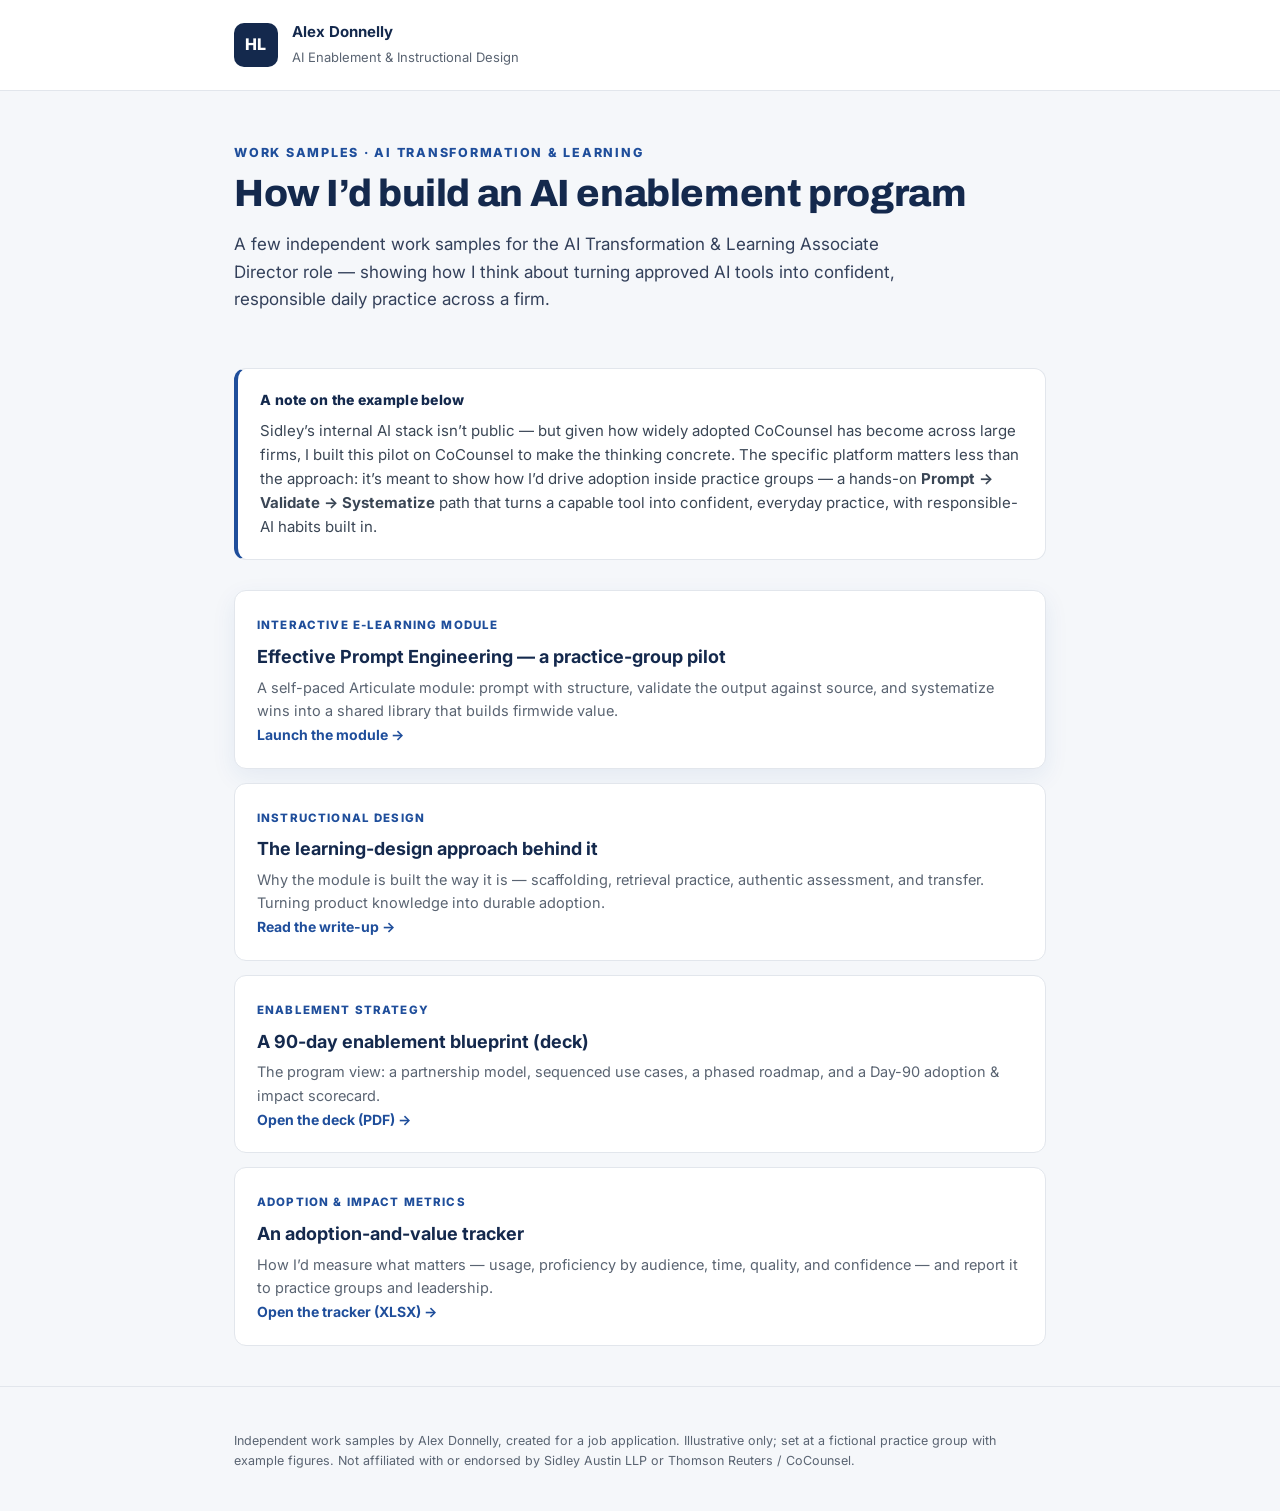
==== index.html @ 7588658d "Sidley AI enablement work samples: landing page + CoCounsel example module" ====
<!doctype html>
<html lang="en">
<head>
<meta charset="utf-8">
<meta name="viewport" content="width=device-width, initial-scale=1">
<title>Alex Donnelly — AI Enablement Work Samples · Sidley Application</title>
<meta name="description" content="Work samples for the AI Transformation & Learning Associate Director role: an interactive AI-enablement e-learning module, the instructional-design approach behind it, an enablement blueprint deck, and an adoption tracker.">
<link rel="preconnect" href="https://fonts.googleapis.com">
<link rel="preconnect" href="https://fonts.gstatic.com" crossorigin>
<link href="https://fonts.googleapis.com/css2?family=Archivo:wght@600;700;800&family=Inter:wght@400;500;600;700&display=swap" rel="stylesheet">
<style>
  :root{--ink:#14294d;--accent:#1f4e9b;--muted:#5a6472;--line:#e2e6ec;--soft:#f5f7fa;--paper:#fff;}
  *{box-sizing:border-box;}
  html,body{margin:0;background:var(--soft);color:var(--ink);font-family:Inter,ui-sans-serif,system-ui,-apple-system,"Segoe UI",Arial,sans-serif;line-height:1.6;}
  .wrap{max-width:860px;margin:0 auto;padding:0 24px;}
  header{background:var(--paper);border-bottom:1px solid var(--line);}
  header .wrap{display:flex;align-items:center;gap:14px;padding:20px 24px;}
  .mark{width:44px;height:44px;border-radius:10px;background:var(--ink);color:#fff;font-weight:800;display:flex;align-items:center;justify-content:center;font-size:16px;letter-spacing:.02em;}
  header strong{display:block;font-size:15px;}
  header small{color:var(--muted);font-size:13px;}
  .hero{padding:52px 0 8px;}
  .eyebrow{font-size:12.5px;font-weight:800;letter-spacing:.14em;text-transform:uppercase;color:var(--accent);margin:0 0 10px;}
  h1{font-family:Archivo,Inter,sans-serif;font-weight:800;font-size:clamp(26px,4vw,38px);letter-spacing:-.01em;line-height:1.1;margin:0 0 14px;}
  .lede{font-size:17px;color:#33405a;max-width:680px;}
  .note{background:var(--paper);border:1px solid var(--line);border-left:4px solid var(--accent);border-radius:12px;padding:20px 22px;margin:30px 0;}
  .note h2{font-size:14px;font-weight:800;letter-spacing:.02em;margin:0 0 8px;color:var(--ink);}
  .note p{margin:0;color:#3a4655;font-size:15px;}
  .cards{display:grid;grid-template-columns:1fr;gap:14px;margin:8px 0 40px;}
  a.card{display:block;text-decoration:none;color:inherit;background:var(--paper);border:1px solid var(--line);border-radius:12px;padding:20px 22px;transition:border-color .15s,transform .05s;}
  a.card:hover{border-color:var(--accent);}
  a.card .tag{font-size:11.5px;font-weight:800;letter-spacing:.1em;text-transform:uppercase;color:var(--accent);}
  a.card h3{margin:6px 0 4px;font-size:18px;font-weight:700;}
  a.card p{margin:0;color:var(--muted);font-size:14.5px;}
  a.card .go{margin-top:10px;font-size:14px;font-weight:700;color:var(--accent);}
  .primary{border-color:var(--accent);box-shadow:0 8px 24px rgba(31,78,155,.08);}
  footer{border-top:1px solid var(--line);color:var(--muted);font-size:12.5px;padding:22px 0 40px;}
  footer .wrap{padding-top:22px;}
</style>
</head>
<body>
  <header><div class="wrap">
    <span class="mark">HL</span>
    <span><strong>Alex Donnelly</strong><small>AI Enablement &amp; Instructional Design</small></span>
  </div></header>

  <main class="wrap">
    <section class="hero">
      <p class="eyebrow">Work samples · AI Transformation &amp; Learning</p>
      <h1>How I&rsquo;d build an AI enablement program</h1>
      <p class="lede">A few independent work samples for the AI Transformation &amp; Learning Associate Director
      role &mdash; showing how I think about turning approved AI tools into confident, responsible daily
      practice across a firm.</p>
    </section>

    <div class="note">
      <h2>A note on the example below</h2>
      <p>Sidley&rsquo;s internal AI stack isn&rsquo;t public &mdash; but given how widely adopted CoCounsel has
      become across large firms, I built this pilot on CoCounsel to make the thinking concrete. The specific
      platform matters less than the approach: it&rsquo;s meant to show how I&rsquo;d drive adoption inside
      practice groups &mdash; a hands-on <strong>Prompt &rarr; Validate &rarr; Systematize</strong> path that
      turns a capable tool into confident, everyday practice, with responsible-AI habits built in.</p>
    </div>

    <div class="cards">
      <a class="card primary" href="cocounsel-module/index.html">
        <span class="tag">Interactive e-learning module</span>
        <h3>Effective Prompt Engineering &mdash; a practice-group pilot</h3>
        <p>A self-paced Articulate module: prompt with structure, validate the output against source, and
        systematize wins into a shared library that builds firmwide value.</p>
        <span class="go">Launch the module &rarr;</span>
      </a>
      <a class="card" href="https://ajdonnelly.github.io/thomson-reuters-cocounsel/learning-design.html">
        <span class="tag">Instructional design</span>
        <h3>The learning-design approach behind it</h3>
        <p>Why the module is built the way it is &mdash; scaffolding, retrieval practice, authentic assessment,
        and transfer. Turning product knowledge into durable adoption.</p>
        <span class="go">Read the write-up &rarr;</span>
      </a>
      <a class="card" href="https://ajdonnelly.github.io/thomson-reuters-cocounsel/Lakeshore_CoCounsel_Blueprint.pdf">
        <span class="tag">Enablement strategy</span>
        <h3>A 90-day enablement blueprint (deck)</h3>
        <p>The program view: a partnership model, sequenced use cases, a phased roadmap, and a Day-90 adoption
        &amp; impact scorecard.</p>
        <span class="go">Open the deck (PDF) &rarr;</span>
      </a>
      <a class="card" href="https://ajdonnelly.github.io/thomson-reuters-cocounsel/CoCounsel_Adoption_Tracker.xlsx">
        <span class="tag">Adoption &amp; impact metrics</span>
        <h3>An adoption-and-value tracker</h3>
        <p>How I&rsquo;d measure what matters &mdash; usage, proficiency by audience, time, quality, and
        confidence &mdash; and report it to practice groups and leadership.</p>
        <span class="go">Open the tracker (XLSX) &rarr;</span>
      </a>
    </div>
  </main>

  <footer><div class="wrap">
    Independent work samples by Alex Donnelly, created for a job application. Illustrative only; set at a
    fictional practice group with example figures. Not affiliated with or endorsed by Sidley Austin LLP or
    Thomson Reuters / CoCounsel.
  </div></footer>
</body>
</html>
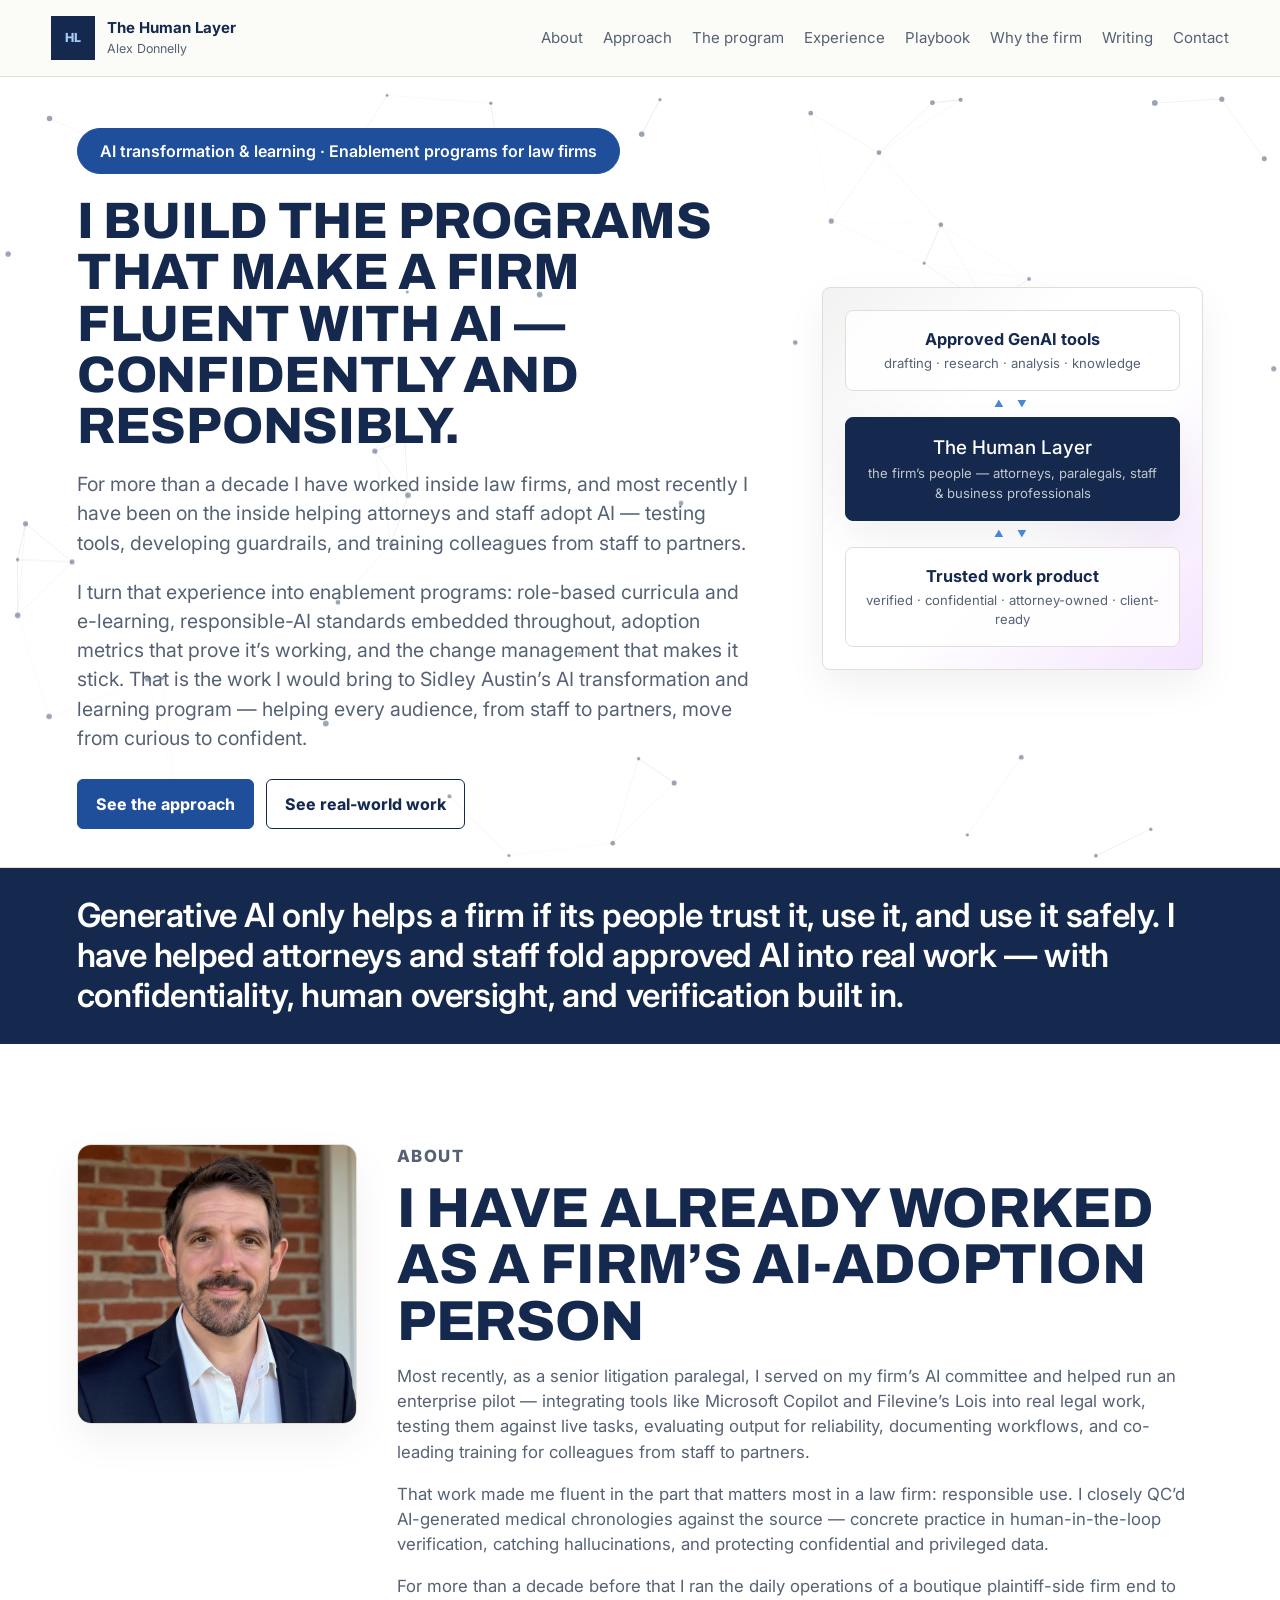
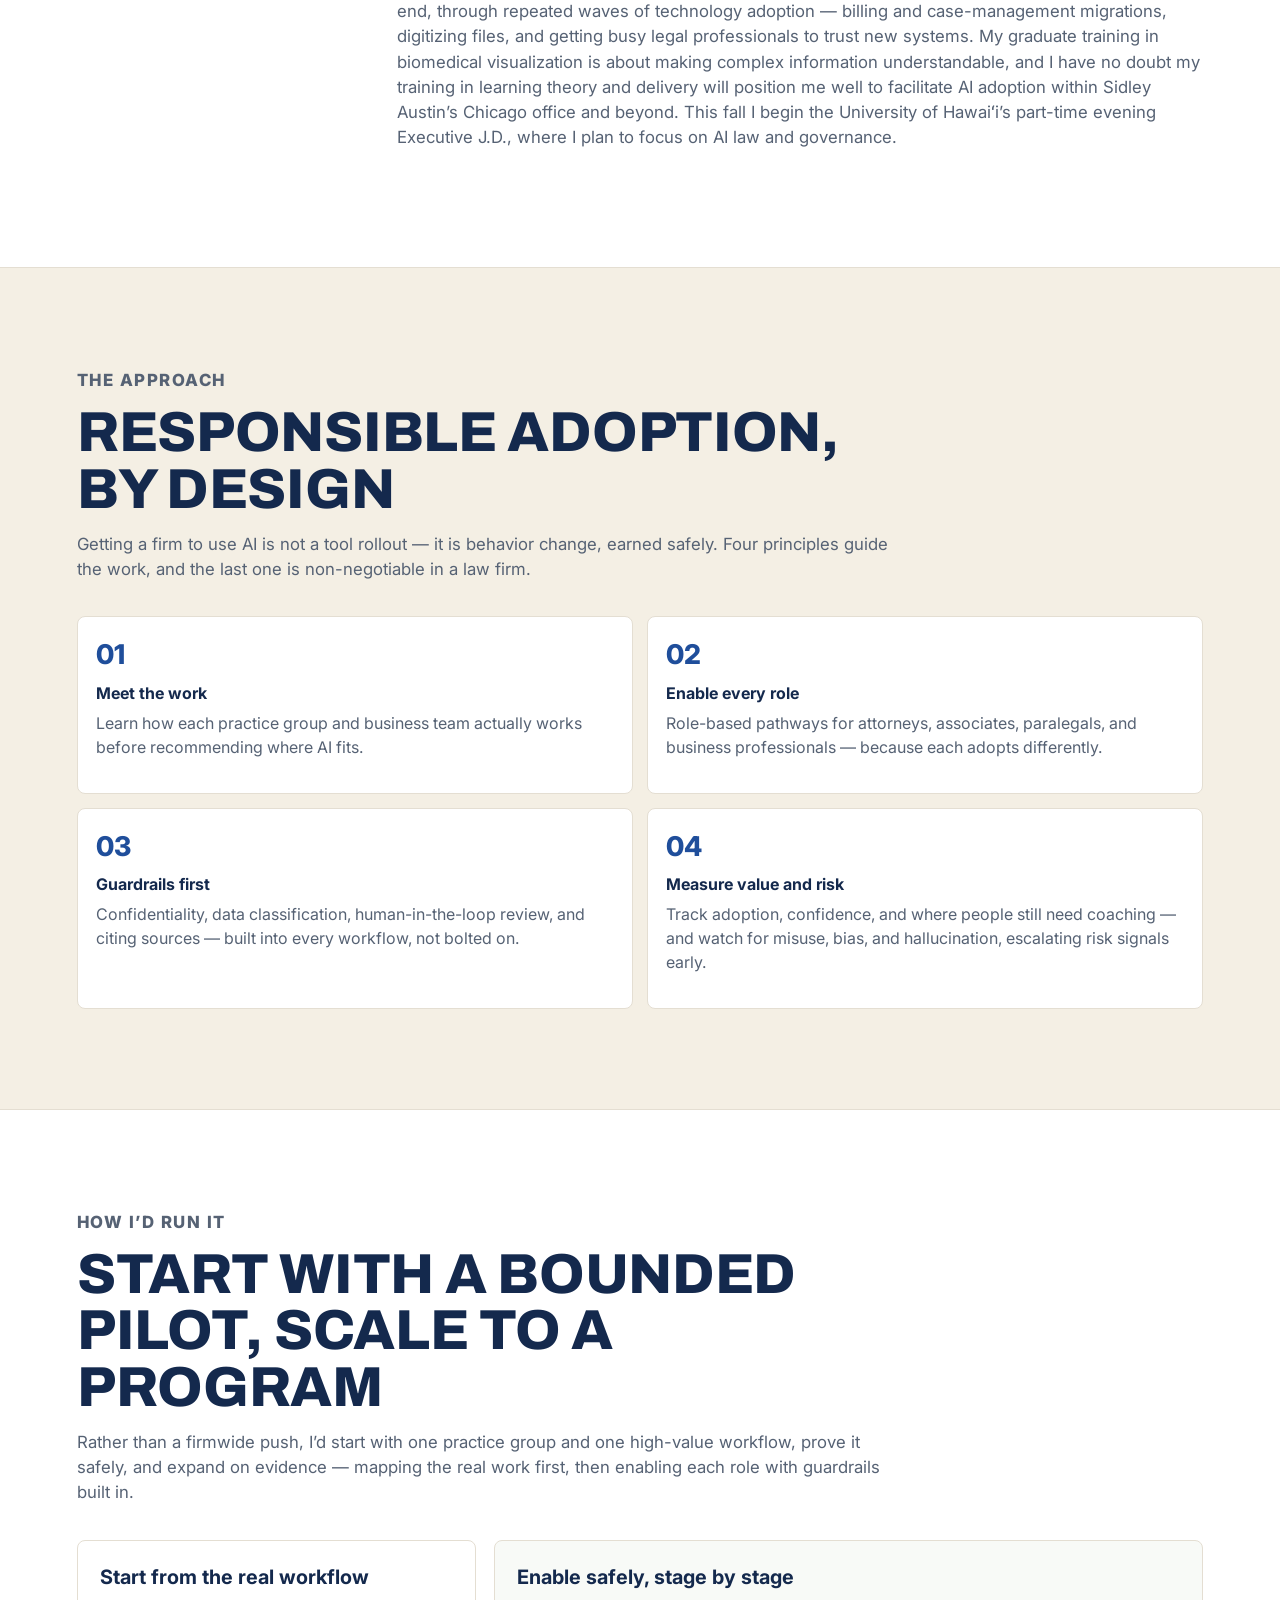
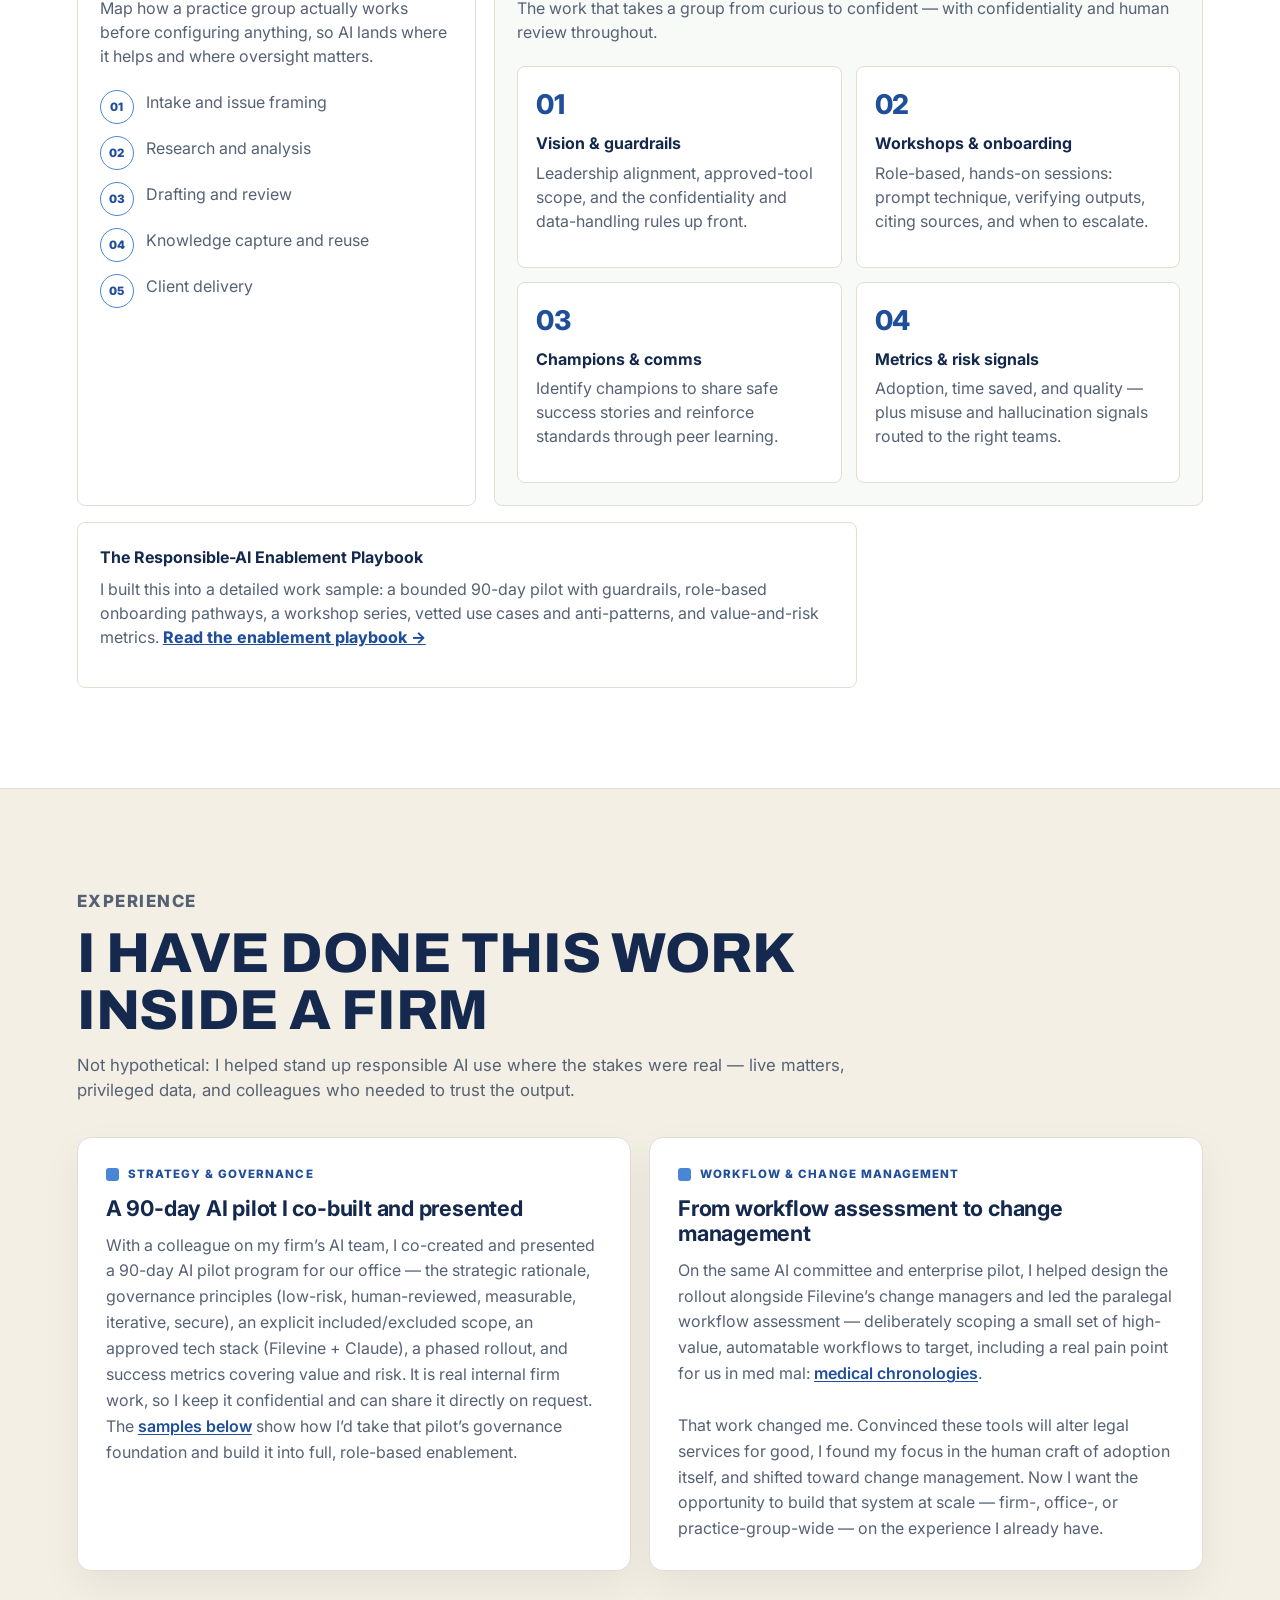
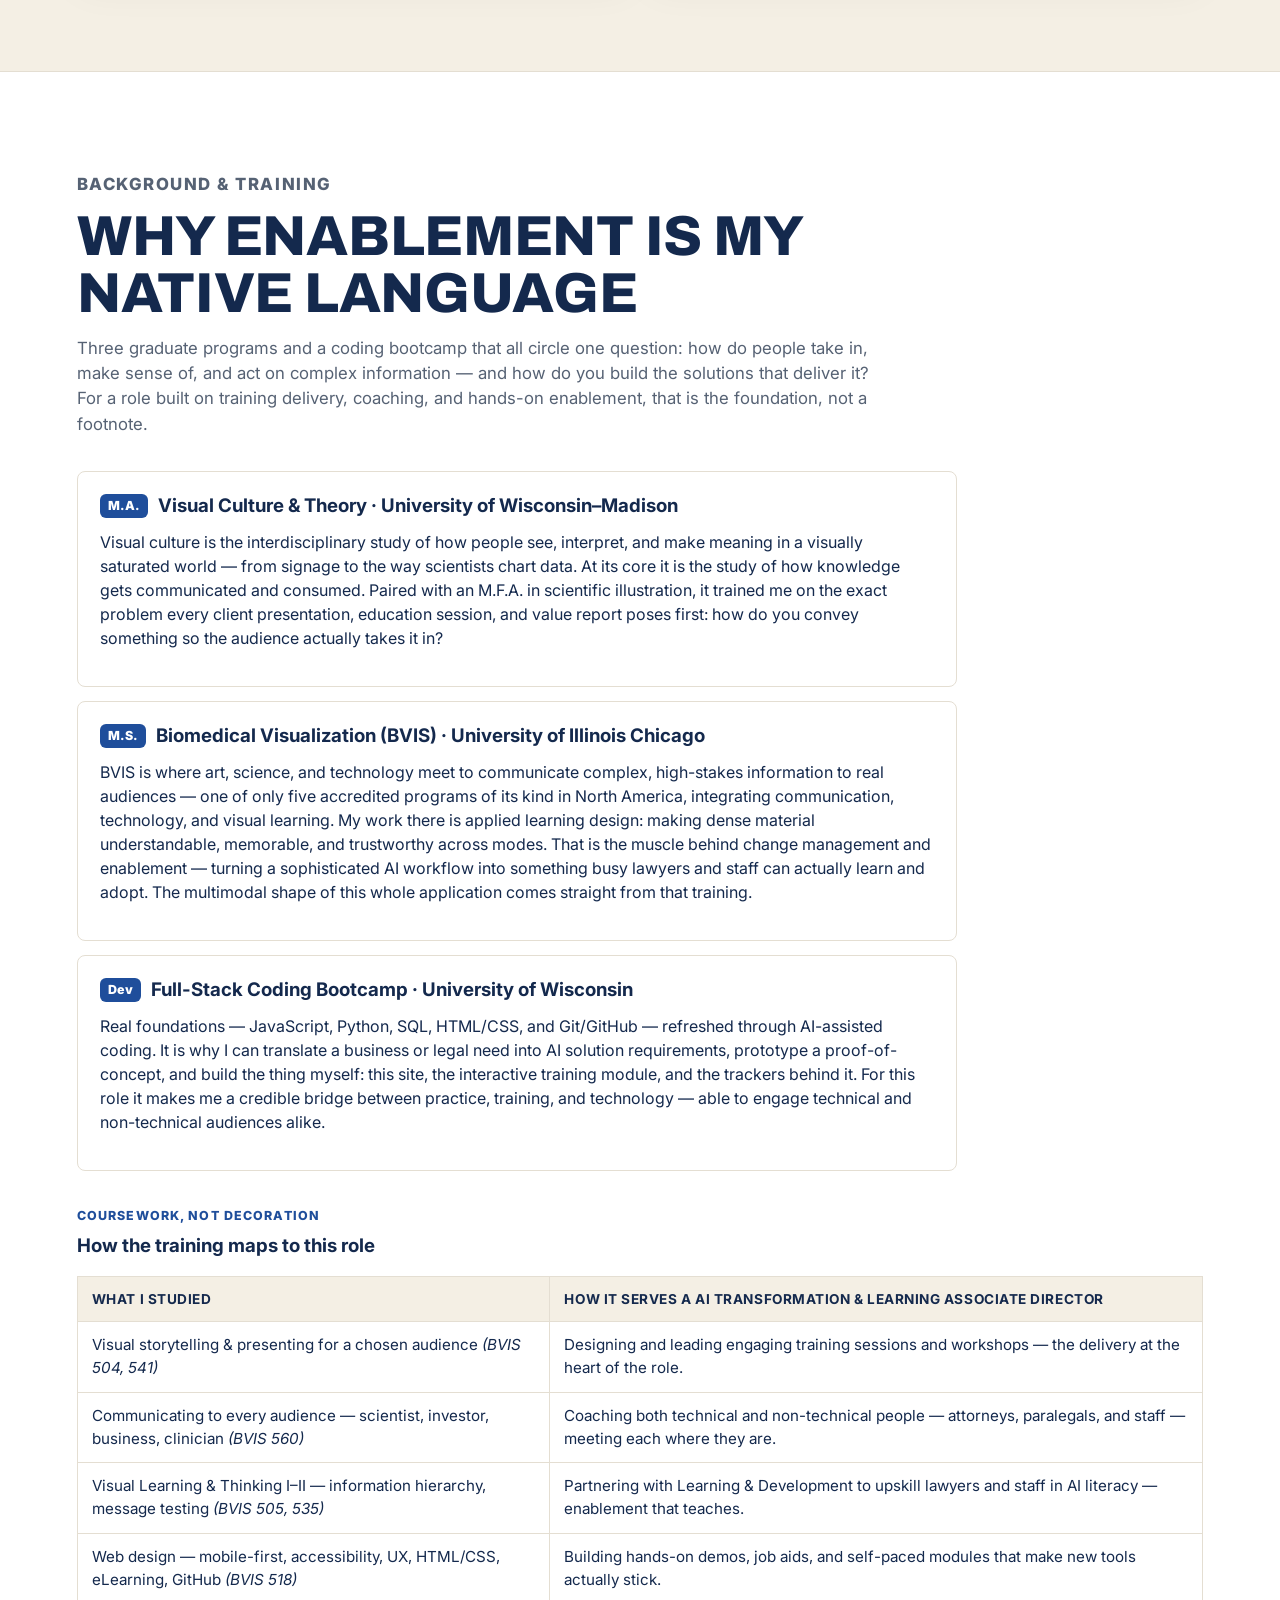
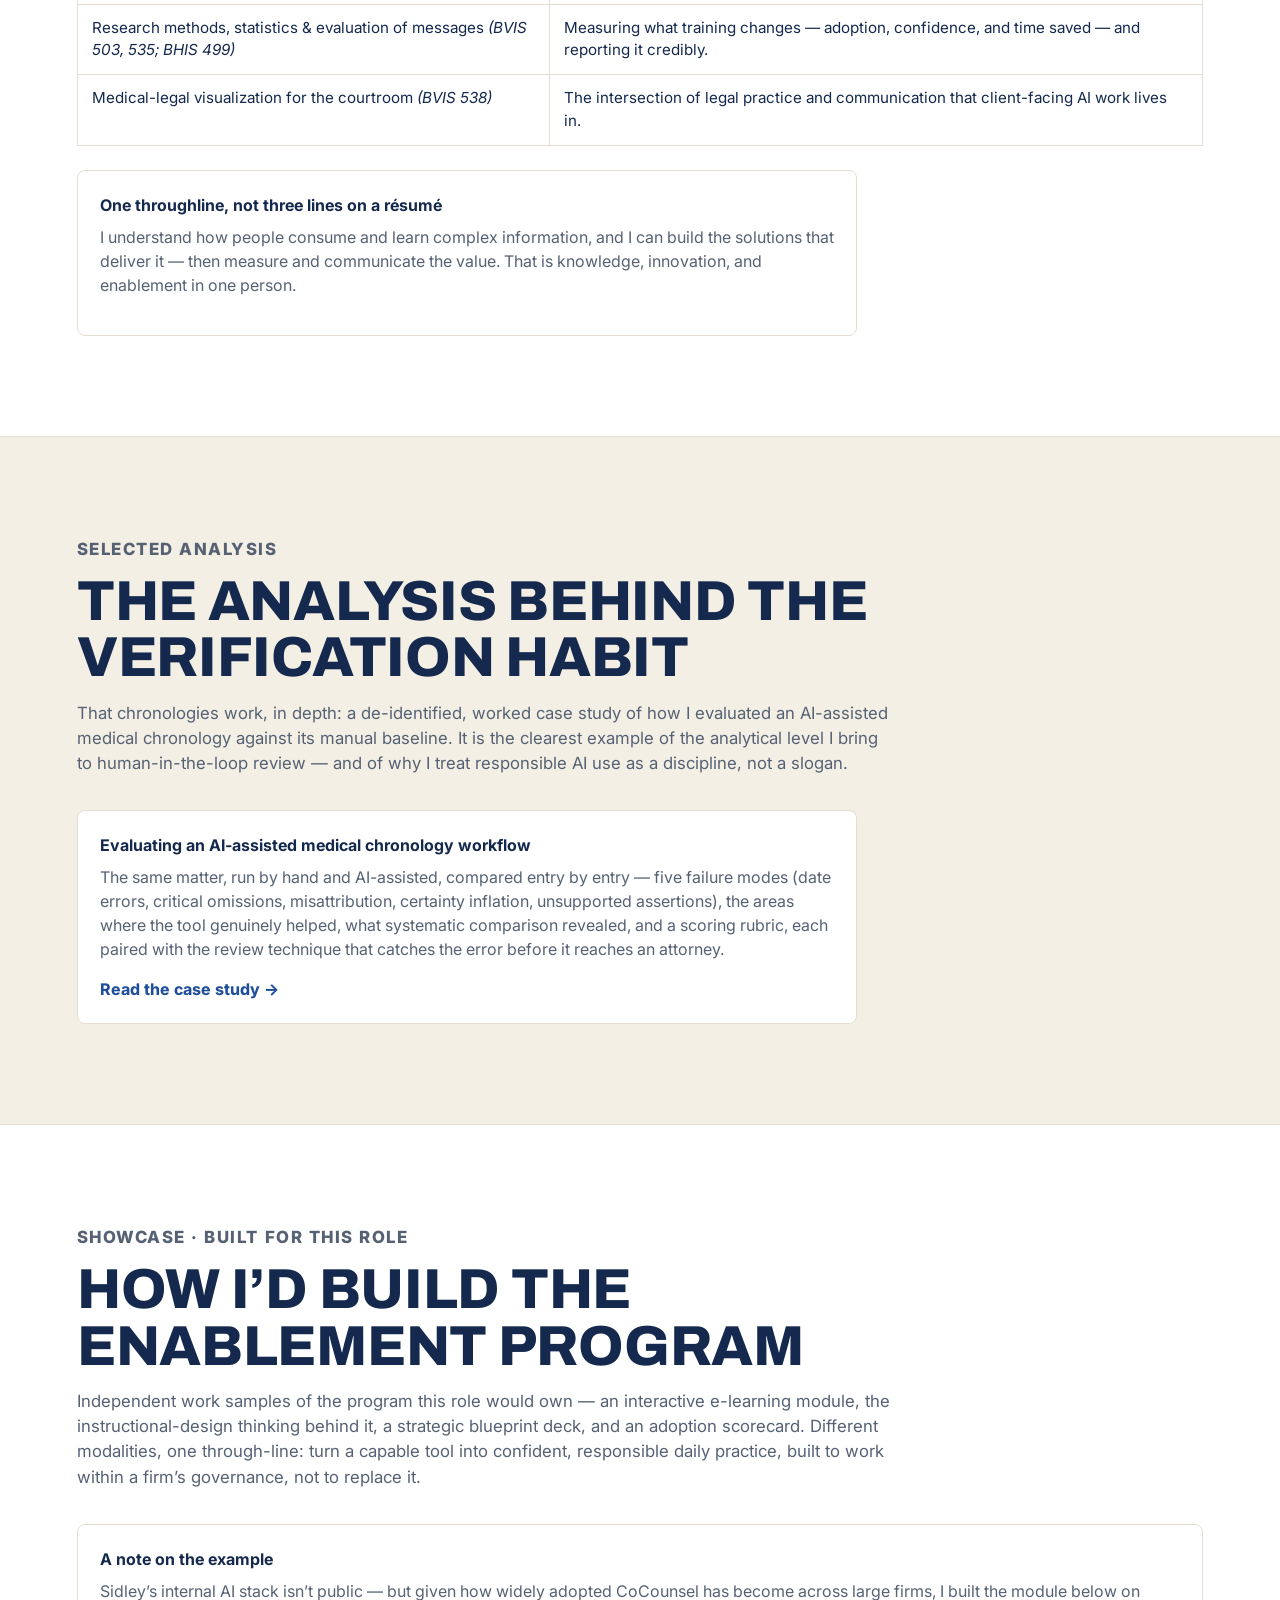
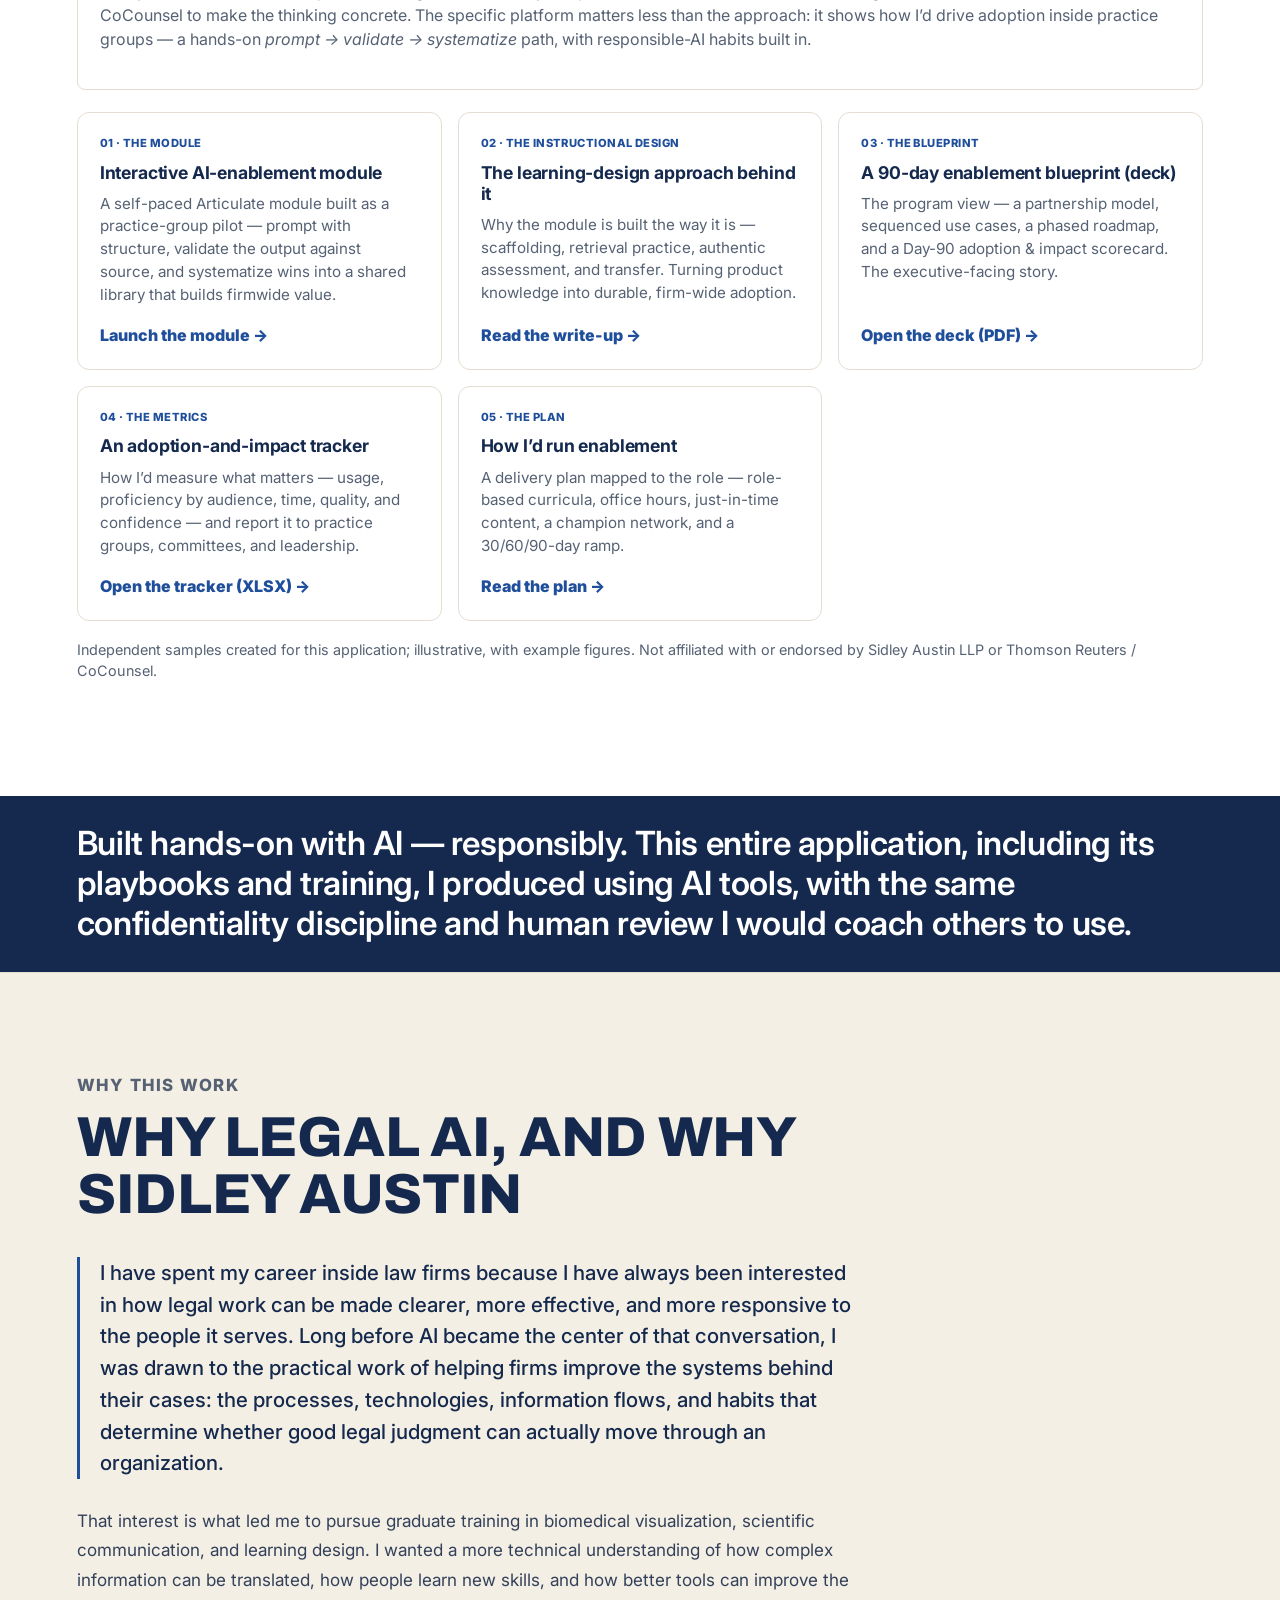
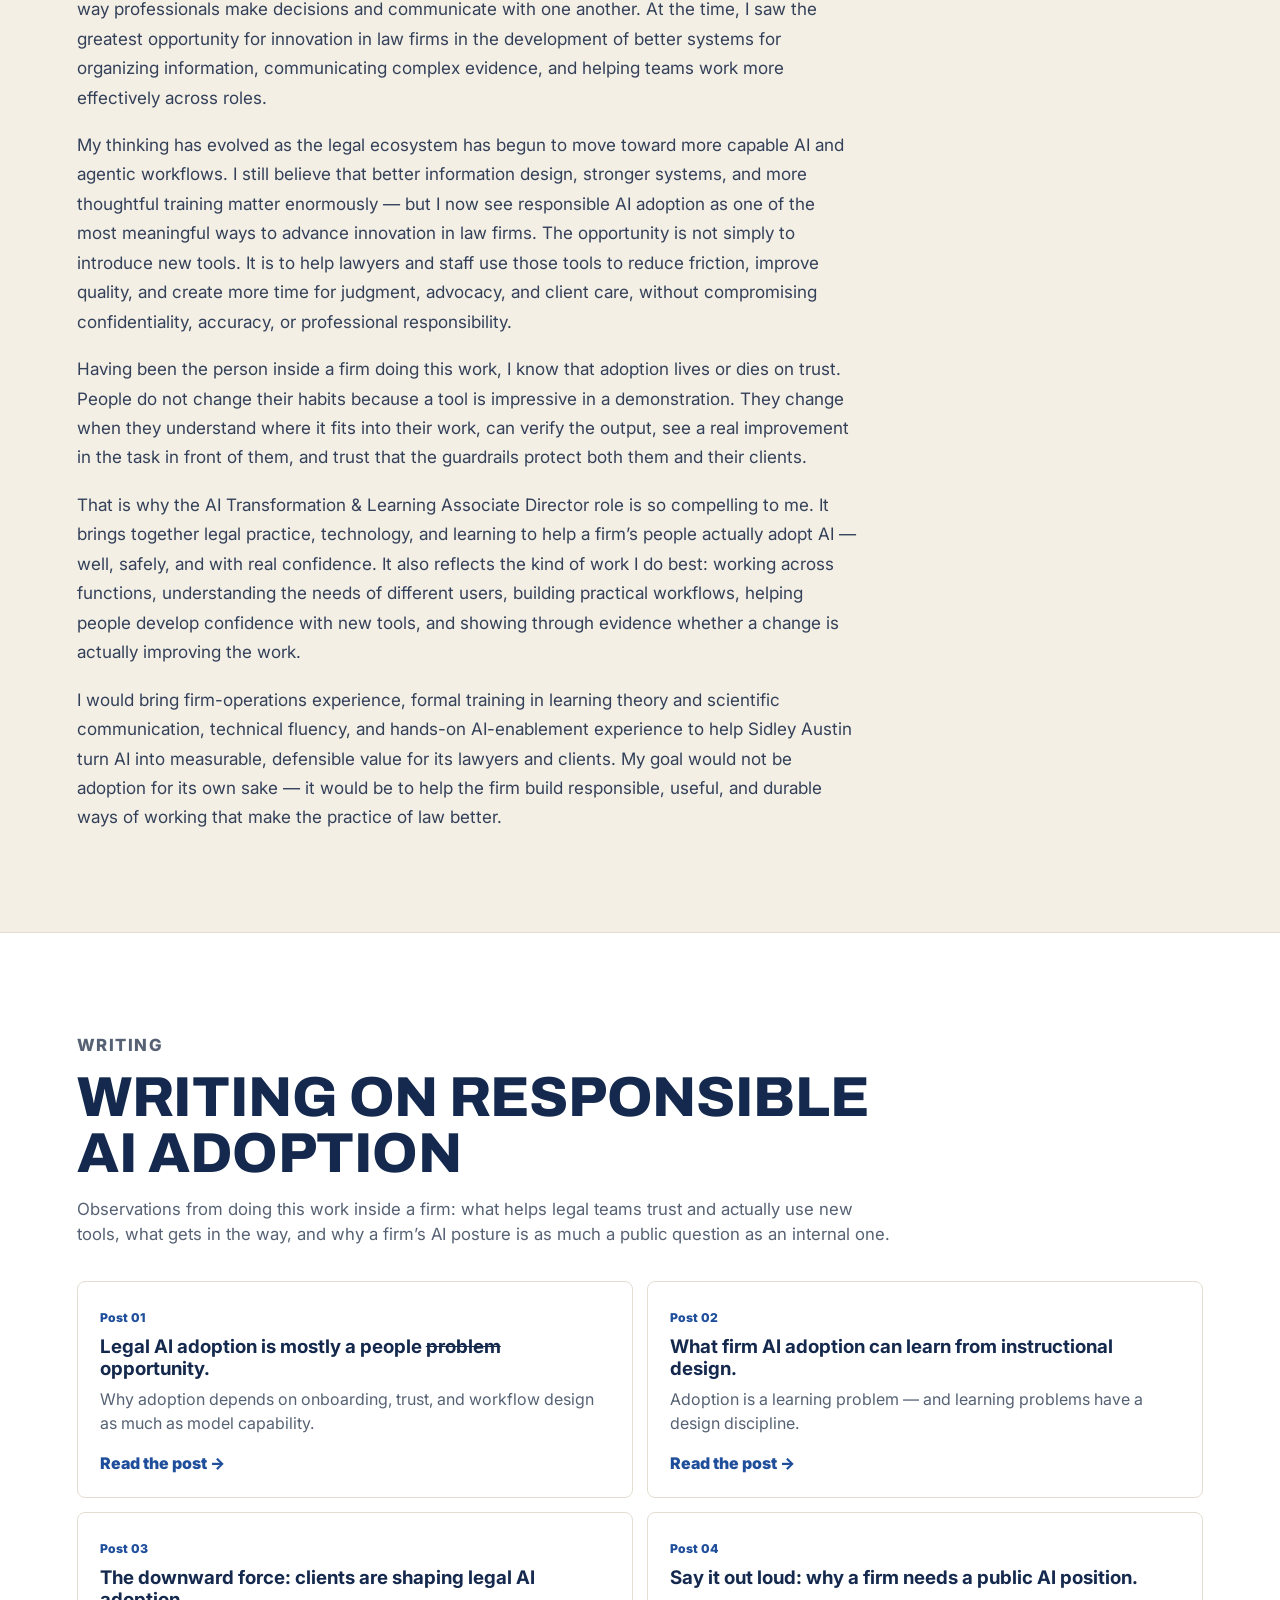
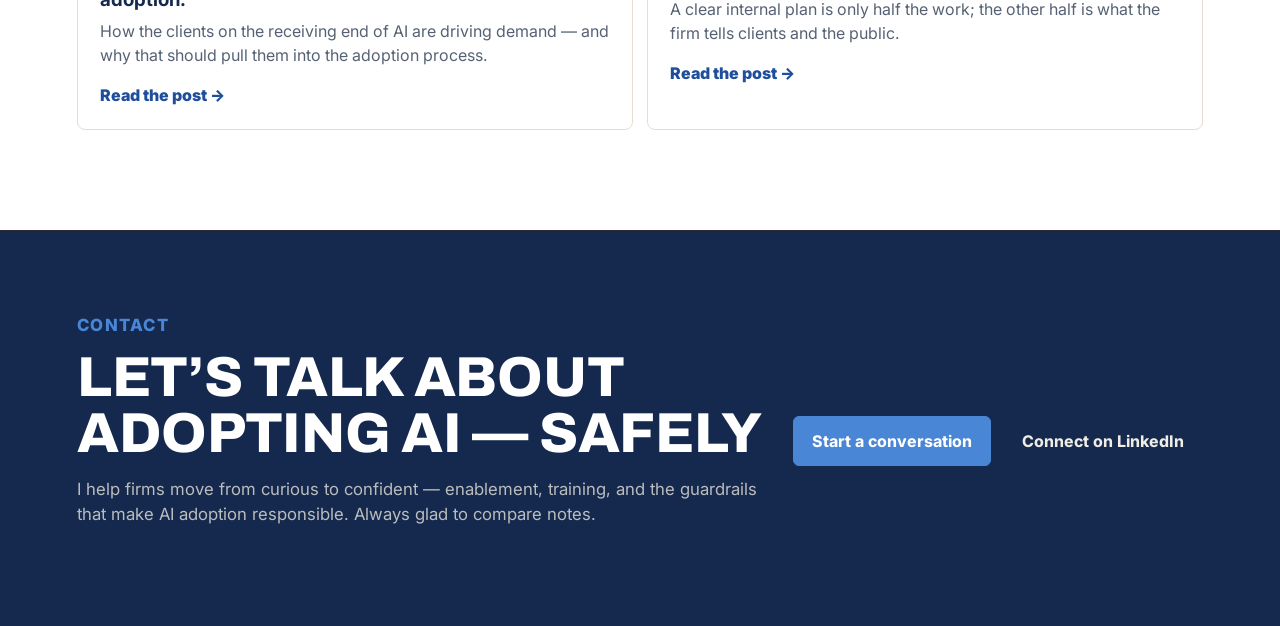
==== commit 001d1a6f: "Build full Sidley bio site: re-angle to AI Transformation & Learning Associate Director; multi-page " ====
--- a/index.html
+++ b/index.html
@@ -1,102 +1,675 @@
 <!doctype html>
 <html lang="en">
-<head>
-<meta charset="utf-8">
-<meta name="viewport" content="width=device-width, initial-scale=1">
-<title>Alex Donnelly — AI Enablement Work Samples · Sidley Application</title>
-<meta name="description" content="Work samples for the AI Transformation & Learning Associate Director role: an interactive AI-enablement e-learning module, the instructional-design approach behind it, an enablement blueprint deck, and an adoption tracker.">
-<link rel="preconnect" href="https://fonts.googleapis.com">
-<link rel="preconnect" href="https://fonts.gstatic.com" crossorigin>
-<link href="https://fonts.googleapis.com/css2?family=Archivo:wght@600;700;800&family=Inter:wght@400;500;600;700&display=swap" rel="stylesheet">
-<style>
-  :root{--ink:#14294d;--accent:#1f4e9b;--muted:#5a6472;--line:#e2e6ec;--soft:#f5f7fa;--paper:#fff;}
-  *{box-sizing:border-box;}
-  html,body{margin:0;background:var(--soft);color:var(--ink);font-family:Inter,ui-sans-serif,system-ui,-apple-system,"Segoe UI",Arial,sans-serif;line-height:1.6;}
-  .wrap{max-width:860px;margin:0 auto;padding:0 24px;}
-  header{background:var(--paper);border-bottom:1px solid var(--line);}
-  header .wrap{display:flex;align-items:center;gap:14px;padding:20px 24px;}
-  .mark{width:44px;height:44px;border-radius:10px;background:var(--ink);color:#fff;font-weight:800;display:flex;align-items:center;justify-content:center;font-size:16px;letter-spacing:.02em;}
-  header strong{display:block;font-size:15px;}
-  header small{color:var(--muted);font-size:13px;}
-  .hero{padding:52px 0 8px;}
-  .eyebrow{font-size:12.5px;font-weight:800;letter-spacing:.14em;text-transform:uppercase;color:var(--accent);margin:0 0 10px;}
-  h1{font-family:Archivo,Inter,sans-serif;font-weight:800;font-size:clamp(26px,4vw,38px);letter-spacing:-.01em;line-height:1.1;margin:0 0 14px;}
-  .lede{font-size:17px;color:#33405a;max-width:680px;}
-  .note{background:var(--paper);border:1px solid var(--line);border-left:4px solid var(--accent);border-radius:12px;padding:20px 22px;margin:30px 0;}
-  .note h2{font-size:14px;font-weight:800;letter-spacing:.02em;margin:0 0 8px;color:var(--ink);}
-  .note p{margin:0;color:#3a4655;font-size:15px;}
-  .cards{display:grid;grid-template-columns:1fr;gap:14px;margin:8px 0 40px;}
-  a.card{display:block;text-decoration:none;color:inherit;background:var(--paper);border:1px solid var(--line);border-radius:12px;padding:20px 22px;transition:border-color .15s,transform .05s;}
-  a.card:hover{border-color:var(--accent);}
-  a.card .tag{font-size:11.5px;font-weight:800;letter-spacing:.1em;text-transform:uppercase;color:var(--accent);}
-  a.card h3{margin:6px 0 4px;font-size:18px;font-weight:700;}
-  a.card p{margin:0;color:var(--muted);font-size:14.5px;}
-  a.card .go{margin-top:10px;font-size:14px;font-weight:700;color:var(--accent);}
-  .primary{border-color:var(--accent);box-shadow:0 8px 24px rgba(31,78,155,.08);}
-  footer{border-top:1px solid var(--line);color:var(--muted);font-size:12.5px;padding:22px 0 40px;}
-  footer .wrap{padding-top:22px;}
-</style>
-</head>
-<body>
-  <header><div class="wrap">
-    <span class="mark">HL</span>
-    <span><strong>Alex Donnelly</strong><small>AI Enablement &amp; Instructional Design</small></span>
-  </div></header>
-
-  <main class="wrap">
-    <section class="hero">
-      <p class="eyebrow">Work samples · AI Transformation &amp; Learning</p>
-      <h1>How I&rsquo;d build an AI enablement program</h1>
-      <p class="lede">A few independent work samples for the AI Transformation &amp; Learning Associate Director
-      role &mdash; showing how I think about turning approved AI tools into confident, responsible daily
-      practice across a firm.</p>
-    </section>
-
-    <div class="note">
-      <h2>A note on the example below</h2>
-      <p>Sidley&rsquo;s internal AI stack isn&rsquo;t public &mdash; but given how widely adopted CoCounsel has
-      become across large firms, I built this pilot on CoCounsel to make the thinking concrete. The specific
-      platform matters less than the approach: it&rsquo;s meant to show how I&rsquo;d drive adoption inside
-      practice groups &mdash; a hands-on <strong>Prompt &rarr; Validate &rarr; Systematize</strong> path that
-      turns a capable tool into confident, everyday practice, with responsible-AI habits built in.</p>
-    </div>
-
-    <div class="cards">
-      <a class="card primary" href="cocounsel-module/index.html">
-        <span class="tag">Interactive e-learning module</span>
-        <h3>Effective Prompt Engineering &mdash; a practice-group pilot</h3>
-        <p>A self-paced Articulate module: prompt with structure, validate the output against source, and
-        systematize wins into a shared library that builds firmwide value.</p>
-        <span class="go">Launch the module &rarr;</span>
+  <head>
+    <!-- Google tag (gtag.js) -->
+    <script async src="https://www.googletagmanager.com/gtag/js?id=G-5SEJFHV82K"></script>
+    <script>
+      window.dataLayer = window.dataLayer || [];
+      function gtag(){dataLayer.push(arguments);}
+      gtag('js', new Date());
+      gtag('config', 'G-5SEJFHV82K');
+    </script>
+    <meta charset="utf-8">
+    <meta name="viewport" content="width=device-width, initial-scale=1">
+    <title>The Human Layer | Alex Donnelly — AI Transformation &amp; Learning for Law Firms</title>
+    <meta
+      name="description"
+      content="AI transformation and learning for law firms: firmwide enablement strategy, role-based curricula and e-learning, responsible-AI standards, adoption metrics, and the change management that turns approved AI tools into confident, everyday practice."
+    >
+    <link rel="icon" href="favicon.svg" type="image/svg+xml">
+    <link rel="icon" href="favicon.png" sizes="48x48">
+    <link rel="apple-touch-icon" href="apple-touch-icon.png">
+    <link rel="preconnect" href="https://fonts.googleapis.com">
+    <link rel="preconnect" href="https://fonts.gstatic.com" crossorigin>
+    <link href="https://fonts.googleapis.com/css2?family=Archivo:wght@600;700;800&family=Inter:wght@400;500;600;700;800&display=swap" rel="stylesheet">
+    <link rel="stylesheet" href="styles.css?v=4">
+    <style>
+      .why .prose { max-width: 780px; }
+      .why .prose p { margin: 0 0 1.05em; color: #33405a; font-size: 1.07rem; line-height: 1.72; }
+      .why .prose p:last-child { margin-bottom: 0; }
+      .why .prose p.lead { color: var(--ink); font-size: 1.28rem; line-height: 1.55; font-weight: 500; border-left: 3px solid var(--blue); padding-left: 20px; margin-bottom: 1.3em; }
+      .bgmap { table-layout: fixed; width: 100%; max-width: none; }
+      .bgmap th:first-child, .bgmap td:first-child { width: 42%; }
+      .bgmap td { vertical-align: top; word-break: break-word; font-size: 0.95rem; color: var(--ink); }
+      .bgmap td:last-child { font-weight: 400; white-space: normal; }
+      .hero { position: relative; overflow: hidden; }
+      .hero > .hero-copy, .hero > .systems-panel { position: relative; z-index: 1; }
+      #netbg { position: absolute; inset: 0; width: 100%; height: 100%; z-index: 0; pointer-events: none; }
+    </style>
+  </head>
+  <body>
+    <header class="site-header">
+      <a class="brand" href="#top" aria-label="The Human Layer home">
+        <span class="brand-mark" aria-hidden="true">HL</span>
+        <span>
+          <strong>The Human Layer</strong>
+          <small>Alex Donnelly</small>
+        </span>
       </a>
-      <a class="card" href="https://ajdonnelly.github.io/thomson-reuters-cocounsel/learning-design.html">
-        <span class="tag">Instructional design</span>
-        <h3>The learning-design approach behind it</h3>
-        <p>Why the module is built the way it is &mdash; scaffolding, retrieval practice, authentic assessment,
-        and transfer. Turning product knowledge into durable adoption.</p>
-        <span class="go">Read the write-up &rarr;</span>
-      </a>
-      <a class="card" href="https://ajdonnelly.github.io/thomson-reuters-cocounsel/Lakeshore_CoCounsel_Blueprint.pdf">
-        <span class="tag">Enablement strategy</span>
-        <h3>A 90-day enablement blueprint (deck)</h3>
-        <p>The program view: a partnership model, sequenced use cases, a phased roadmap, and a Day-90 adoption
-        &amp; impact scorecard.</p>
-        <span class="go">Open the deck (PDF) &rarr;</span>
-      </a>
-      <a class="card" href="https://ajdonnelly.github.io/thomson-reuters-cocounsel/CoCounsel_Adoption_Tracker.xlsx">
-        <span class="tag">Adoption &amp; impact metrics</span>
-        <h3>An adoption-and-value tracker</h3>
-        <p>How I&rsquo;d measure what matters &mdash; usage, proficiency by audience, time, quality, and
-        confidence &mdash; and report it to practice groups and leadership.</p>
-        <span class="go">Open the tracker (XLSX) &rarr;</span>
-      </a>
-    </div>
-  </main>
-
-  <footer><div class="wrap">
-    Independent work samples by Alex Donnelly, created for a job application. Illustrative only; set at a
-    fictional practice group with example figures. Not affiliated with or endorsed by Sidley Austin LLP or
-    Thomson Reuters / CoCounsel.
-  </div></footer>
-</body>
+      <nav class="nav" aria-label="Primary navigation">
+        <a href="#about">About</a>
+        <a href="#approach">Approach</a>
+        <a href="#pilot">The program</a>
+        <a href="#experience">Experience</a>
+        <a href="#playbook">Playbook</a>
+        <a href="#why">Why the firm</a>
+        <a href="#writing">Writing</a>
+        <a href="#contact">Contact</a>
+      </nav>
+    </header>
+
+    <main id="top">
+      <section class="hero">
+        <canvas id="netbg" aria-hidden="true"></canvas>
+        <div class="hero-copy">
+          <p class="eyebrow">AI transformation &amp; learning &middot; Enablement programs for law firms</p>
+          <h1>I build the programs that make a firm fluent with AI &mdash; confidently and responsibly.</h1>
+          <p class="lede">
+            For more than a decade I have worked inside law firms, and most recently I have been on the
+            inside helping attorneys and staff adopt AI &mdash; testing tools, developing guardrails, and
+            training colleagues from staff to partners.
+          </p>
+          <p class="lede">
+            I turn that experience into enablement programs: role-based curricula and e-learning, responsible-AI
+            standards embedded throughout, adoption metrics that prove it&rsquo;s working, and the change
+            management that makes it stick. That is the work I would bring to Sidley Austin&rsquo;s AI
+            transformation and learning program &mdash; helping every audience, from staff to partners, move from
+            curious to confident.
+          </p>
+          <div class="hero-actions" aria-label="Primary actions">
+            <a class="button primary" href="#approach">See the approach</a>
+            <a class="button secondary" href="#experience">See real-world work</a>
+          </div>
+        </div>
+
+        <aside class="systems-panel" aria-label="Diagram: approved AI becomes trusted work product through the firm's people — the human layer">
+          <div class="stack">
+            <div class="stack-layer">
+              <strong>Approved GenAI tools</strong>
+              <span>drafting &middot; research &middot; analysis &middot; knowledge</span>
+            </div>
+            <div class="stack-flow" aria-hidden="true">&#9650;&ensp;&#9660;</div>
+            <div class="stack-layer human-layer">
+              <strong>The Human Layer</strong>
+              <span>the firm&rsquo;s people &mdash; attorneys, paralegals, staff &amp; business professionals</span>
+            </div>
+            <div class="stack-flow" aria-hidden="true">&#9650;&ensp;&#9660;</div>
+            <div class="stack-layer">
+              <strong>Trusted work product</strong>
+              <span>verified &middot; confidential &middot; attorney-owned &middot; client-ready</span>
+            </div>
+          </div>
+        </aside>
+      </section>
+
+      <section class="thesis-band" aria-label="Positioning statement">
+        <p>
+          Generative AI only helps a firm if its people trust it, use it, and use it safely. I have helped
+          attorneys and staff fold approved AI into real work &mdash; with confidentiality, human oversight, and
+          verification built in.
+        </p>
+      </section>
+
+      <section id="about" class="section">
+        <div class="about-layout">
+          <img class="about-photo" src="headshot.jpg" alt="Portrait of Alex Donnelly" width="280" height="280" loading="lazy">
+          <div class="section-heading about-copy">
+            <p class="eyebrow">About</p>
+            <h2>I have already worked as a firm&rsquo;s AI-adoption person</h2>
+            <p>
+              Most recently, as a senior litigation paralegal, I served on my firm&rsquo;s AI committee and
+              helped run an enterprise pilot &mdash; integrating tools like Microsoft Copilot and
+              Filevine&rsquo;s Lois into real legal work, testing them against live tasks, evaluating output
+              for reliability, documenting workflows, and co-leading training for colleagues from staff to
+              partners.
+            </p>
+            <p>
+              That work made me fluent in the part that matters most in a law firm: responsible use. I
+              closely QC&rsquo;d AI-generated medical chronologies against the source &mdash; concrete
+              practice in human-in-the-loop verification, catching hallucinations, and protecting
+              confidential and privileged data.
+            </p>
+            <p>
+              For more than a decade before that I ran the daily operations of a boutique plaintiff-side firm
+              end to end, through repeated waves of technology adoption &mdash; billing and case-management
+              migrations, digitizing files, and getting busy legal professionals to trust new systems. My
+              graduate training in biomedical visualization is about making complex information
+              understandable, and I have no doubt my training in learning theory and delivery will position me
+              well to facilitate AI adoption within Sidley Austin&rsquo;s Chicago office and beyond. This
+              fall I begin the University of Hawai&#x2bb;i&rsquo;s part-time evening Executive J.D., where I plan
+              to focus on AI law and governance.
+            </p>
+          </div>
+        </div>
+      </section>
+
+      <section id="approach" class="section muted">
+        <div class="section-heading">
+          <p class="eyebrow">The approach</p>
+          <h2>Responsible adoption, by design</h2>
+          <p>
+            Getting a firm to use AI is not a tool rollout &mdash; it is behavior change, earned safely. Four
+            principles guide the work, and the last one is non-negotiable in a law firm.
+          </p>
+        </div>
+        <div class="enablement-cards">
+          <article>
+            <span>01</span>
+            <h4>Meet the work</h4>
+            <p>Learn how each practice group and business team actually works before recommending where AI
+            fits.</p>
+          </article>
+          <article>
+            <span>02</span>
+            <h4>Enable every role</h4>
+            <p>Role-based pathways for attorneys, associates, paralegals, and business professionals &mdash;
+            because each adopts differently.</p>
+          </article>
+          <article>
+            <span>03</span>
+            <h4>Guardrails first</h4>
+            <p>Confidentiality, data classification, human-in-the-loop review, and citing sources &mdash;
+            built into every workflow, not bolted on.</p>
+          </article>
+          <article>
+            <span>04</span>
+            <h4>Measure value and risk</h4>
+            <p>Track adoption, confidence, and where people still need coaching &mdash; and watch for misuse,
+            bias, and hallucination, escalating risk signals early.</p>
+          </article>
+        </div>
+      </section>
+
+      <section id="pilot" class="section">
+        <div class="section-heading">
+          <p class="eyebrow">How I&rsquo;d run it</p>
+          <h2>Start with a bounded pilot, scale to a program</h2>
+          <p>
+            Rather than a firmwide push, I&rsquo;d start with one practice group and one high-value workflow,
+            prove it safely, and expand on evidence &mdash; mapping the real work first, then enabling each
+            role with guardrails built in.
+          </p>
+        </div>
+        <div class="blueprint-layout">
+          <div class="blueprint-stage">
+            <div class="stage-header">
+              <h3>Start from the real workflow</h3>
+              <p>Map how a practice group actually works before configuring anything, so AI lands where it
+              helps and where oversight matters.</p>
+            </div>
+            <ol class="timeline">
+              <li>Intake and issue framing</li>
+              <li>Research and analysis</li>
+              <li>Drafting and review</li>
+              <li>Knowledge capture and reuse</li>
+              <li>Client delivery</li>
+            </ol>
+          </div>
+          <div class="blueprint-stage emphasized">
+            <div class="stage-header">
+              <h3>Enable safely, stage by stage</h3>
+              <p>The work that takes a group from curious to confident &mdash; with confidentiality and
+              human review throughout.</p>
+            </div>
+            <div class="enablement-cards">
+              <article>
+                <span>01</span>
+                <h4>Vision &amp; guardrails</h4>
+                <p>Leadership alignment, approved-tool scope, and the confidentiality and data-handling
+                rules up front.</p>
+              </article>
+              <article>
+                <span>02</span>
+                <h4>Workshops &amp; onboarding</h4>
+                <p>Role-based, hands-on sessions: prompt technique, verifying outputs, citing sources, and
+                when to escalate.</p>
+              </article>
+              <article>
+                <span>03</span>
+                <h4>Champions &amp; comms</h4>
+                <p>Identify champions to share safe success stories and reinforce standards through peer
+                learning.</p>
+              </article>
+              <article>
+                <span>04</span>
+                <h4>Metrics &amp; risk signals</h4>
+                <p>Adoption, time saved, and quality &mdash; plus misuse and hallucination signals routed to
+                the right teams.</p>
+              </article>
+            </div>
+          </div>
+        </div>
+        <div class="project-preview blueprint-cta">
+          <strong>The Responsible-AI Enablement Playbook</strong>
+          <p>
+            I built this into a detailed work sample: a bounded 90-day pilot with guardrails, role-based
+            onboarding pathways, a workshop series, vetted use cases and anti-patterns, and value-and-risk
+            metrics.
+            <a href="responsible-ai-playbook.html">Read the enablement playbook &rarr;</a>
+          </p>
+        </div>
+      </section>
+
+      <section id="experience" class="section muted">
+        <div class="section-heading">
+          <p class="eyebrow">Experience</p>
+          <h2>I have done this work inside a firm</h2>
+          <p>
+            Not hypothetical: I helped stand up responsible AI use where the stakes were real &mdash; live
+            matters, privileged data, and colleagues who needed to trust the output.
+          </p>
+        </div>
+        <div class="exp-grid">
+          <article class="exp-card">
+            <span class="exp-kicker">Strategy &amp; governance</span>
+            <h3>A 90-day AI pilot I co-built and presented</h3>
+            <p>
+              With a colleague on my firm&rsquo;s AI team, I co-created and presented a 90-day AI pilot program
+              for our office &mdash; the strategic rationale, governance principles (low-risk, human-reviewed,
+              measurable, iterative, secure), an explicit included/excluded scope, an approved tech stack
+              (Filevine + Claude), a phased rollout, and success metrics covering value and risk. It is real
+              internal firm work, so I keep it confidential and can share it directly on request. The
+              <a href="#playbook">samples below</a> show how I&rsquo;d take that pilot&rsquo;s governance
+              foundation and build it into full, role-based enablement.
+            </p>
+          </article>
+          <article class="exp-card">
+            <span class="exp-kicker">Workflow &amp; change management</span>
+            <h3>From workflow assessment to change management</h3>
+            <p>
+              On the same AI committee and enterprise pilot, I helped design the rollout alongside
+              Filevine&rsquo;s change managers and led the paralegal workflow assessment &mdash; deliberately
+              scoping a small set of high-value, automatable workflows to target, including a real pain point
+              for us in med mal: <a href="#analysis">medical chronologies</a>.
+            </p>
+            <p>
+              That work changed me. Convinced these tools will alter legal services for good, I found my focus
+              in the human craft of adoption itself, and shifted toward change management. Now I want the
+              opportunity to build that system at scale &mdash; firm-, office-, or practice-group-wide &mdash;
+              on the experience I already have.
+            </p>
+          </article>
+        </div>
+      </section>
+
+      <section id="background" class="section">
+        <div class="section-heading">
+          <p class="eyebrow">Background &amp; training</p>
+          <h2>Why enablement is my native language</h2>
+          <p>
+            Three graduate programs and a coding bootcamp that all circle one question: how do people take in,
+            make sense of, and act on complex information &mdash; and how do you build the solutions that
+            deliver it? For a role built on training delivery, coaching, and hands-on
+            enablement, that is the foundation, not a footnote.
+          </p>
+        </div>
+        <div class="findings-list">
+          <article class="finding">
+            <h3><span>M.A.</span> Visual Culture &amp; Theory &middot; University of Wisconsin&ndash;Madison</h3>
+            <p>
+              Visual culture is the interdisciplinary study of how people see, interpret, and make meaning in a
+              visually saturated world &mdash; from signage to the way scientists chart data. At its core it is
+              the study of how knowledge gets communicated and consumed. Paired with an M.F.A. in scientific
+              illustration, it trained me on the exact problem every client presentation, education session, and
+              value report poses first: how do you convey something so the audience actually takes it in?
+            </p>
+          </article>
+          <article class="finding">
+            <h3><span>M.S.</span> Biomedical Visualization (BVIS) &middot; University of Illinois Chicago</h3>
+            <p>
+              BVIS is where art, science, and technology meet to communicate complex, high-stakes information to
+              real audiences &mdash; one of only five accredited programs of its kind in North America,
+              integrating communication, technology, and visual learning. My work there is applied learning
+              design: making dense material understandable, memorable, and trustworthy across modes. That is the
+              muscle behind change management and enablement &mdash; turning a sophisticated AI workflow into
+              something busy lawyers and staff can actually learn and adopt. The multimodal shape of this whole
+              application comes straight from that training.
+            </p>
+          </article>
+          <article class="finding">
+            <h3><span>Dev</span> Full-Stack Coding Bootcamp &middot; University of Wisconsin</h3>
+            <p>
+              Real foundations &mdash; JavaScript, Python, SQL, HTML/CSS, and Git/GitHub &mdash; refreshed
+              through AI-assisted coding. It is why I can translate a business or legal need into AI solution
+              requirements, prototype a proof-of-concept, and build the thing myself: this site, the interactive
+              training module, and the trackers behind it. For this role it makes me a credible bridge between
+              practice, training, and technology &mdash; able to engage technical and non-technical audiences
+              alike.
+            </p>
+          </article>
+        </div>
+        <div style="margin-top:36px;">
+          <p class="eyebrow" style="color:var(--blue); margin-bottom:6px;">Coursework, not decoration</p>
+          <h3 style="color:var(--ink); margin:0 0 16px;">How the training maps to this role</h3>
+          <table class="rubric bgmap">
+            <thead>
+              <tr><th>What I studied</th><th>How it serves a AI Transformation &amp; Learning Associate Director</th></tr>
+            </thead>
+            <tbody>
+              <tr>
+                <td>Visual storytelling &amp; presenting for a chosen audience <em>(BVIS 504, 541)</em></td>
+                <td>Designing and leading engaging training sessions and workshops &mdash; the delivery at the heart of the role.</td>
+              </tr>
+              <tr>
+                <td>Communicating to every audience &mdash; scientist, investor, business, clinician <em>(BVIS 560)</em></td>
+                <td>Coaching both technical and non-technical people &mdash; attorneys, paralegals, and staff &mdash; meeting each where they are.</td>
+              </tr>
+              <tr>
+                <td>Visual Learning &amp; Thinking I&ndash;II &mdash; information hierarchy, message testing <em>(BVIS 505, 535)</em></td>
+                <td>Partnering with Learning &amp; Development to upskill lawyers and staff in AI literacy &mdash; enablement that teaches.</td>
+              </tr>
+              <tr>
+                <td>Web design &mdash; mobile-first, accessibility, UX, HTML/CSS, eLearning, GitHub <em>(BVIS 518)</em></td>
+                <td>Building hands-on demos, job aids, and self-paced modules that make new tools actually stick.</td>
+              </tr>
+              <tr>
+                <td>Research methods, statistics &amp; evaluation of messages <em>(BVIS 503, 535; BHIS 499)</em></td>
+                <td>Measuring what training changes &mdash; adoption, confidence, and time saved &mdash; and reporting it credibly.</td>
+              </tr>
+              <tr>
+                <td>Medical-legal visualization for the courtroom <em>(BVIS 538)</em></td>
+                <td>The intersection of legal practice and communication that client-facing AI work lives in.</td>
+              </tr>
+            </tbody>
+          </table>
+        </div>
+        <div class="project-preview blueprint-cta" style="margin-top:24px;">
+          <strong>One throughline, not three lines on a r&eacute;sum&eacute;</strong>
+          <p>
+            I understand how people consume and learn complex information, and I can build the solutions that
+            deliver it &mdash; then measure and communicate the value. That is knowledge, innovation, and
+            enablement in one person.
+          </p>
+        </div>
+      </section>
+
+      <section id="analysis" class="section muted">
+        <div class="section-heading">
+          <p class="eyebrow">Selected analysis</p>
+          <h2>The analysis behind the verification habit</h2>
+          <p>
+            That chronologies work, in depth: a de-identified, worked case study of how I evaluated an
+            AI-assisted medical chronology against its manual baseline. It is the clearest example of the
+            analytical level I bring to human-in-the-loop review &mdash; and of why I treat responsible AI use
+            as a discipline, not a slogan.
+          </p>
+        </div>
+        <div class="project-preview blueprint-cta">
+          <strong>Evaluating an AI-assisted medical chronology workflow</strong>
+          <p>
+            The same matter, run by hand and AI-assisted, compared entry by entry &mdash; five failure modes
+            (date errors, critical omissions, misattribution, certainty inflation, unsupported assertions), the
+            areas where the tool genuinely helped, what systematic comparison revealed, and a scoring rubric,
+            each paired with the review technique that catches the error before it reaches an attorney.
+          </p>
+          <a class="text-button" href="chronology-analysis.html">Read the case study &rarr;</a>
+        </div>
+      </section>
+
+      <section id="playbook" class="section">
+        <div class="section-heading">
+          <p class="eyebrow">Showcase &middot; Built for this role</p>
+          <h2>How I&rsquo;d build the enablement program</h2>
+          <p>
+            Independent work samples of the program this role would own &mdash; an interactive e-learning
+            module, the instructional-design thinking behind it, a strategic blueprint deck, and an adoption
+            scorecard. Different modalities, one through-line: turn a capable tool into confident, responsible
+            daily practice, built to work within a firm&rsquo;s governance, not to replace it.
+          </p>
+        </div>
+        <div class="project-preview" role="note">
+          <strong>A note on the example</strong>
+          <p>
+            Sidley&rsquo;s internal AI stack isn&rsquo;t public &mdash; but given how widely adopted CoCounsel
+            has become across large firms, I built the module below on CoCounsel to make the thinking concrete.
+            The specific platform matters less than the approach: it shows how I&rsquo;d drive adoption inside
+            practice groups &mdash; a hands-on <em>prompt &rarr; validate &rarr; systematize</em> path, with
+            responsible-AI habits built in.
+          </p>
+        </div>
+        <div class="suite-block">
+          <div class="suite-tiles">
+            <a class="suite-tile" href="cocounsel-module/index.html">
+              <span class="suite-tag">01 &middot; The module</span>
+              <h4>Interactive AI-enablement module</h4>
+              <p>A self-paced Articulate module built as a practice-group pilot &mdash; prompt with structure,
+              validate the output against source, and systematize wins into a shared library that builds
+              firmwide value.</p>
+              <span class="suite-action">Launch the module <span aria-hidden="true">&rarr;</span></span>
+            </a>
+            <a class="suite-tile" href="https://ajdonnelly.github.io/thomson-reuters-cocounsel/learning-design.html">
+              <span class="suite-tag">02 &middot; The instructional design</span>
+              <h4>The learning-design approach behind it</h4>
+              <p>Why the module is built the way it is &mdash; scaffolding, retrieval practice, authentic
+              assessment, and transfer. Turning product knowledge into durable, firm-wide adoption.</p>
+              <span class="suite-action">Read the write-up <span aria-hidden="true">&rarr;</span></span>
+            </a>
+            <a class="suite-tile" href="https://ajdonnelly.github.io/thomson-reuters-cocounsel/Lakeshore_CoCounsel_Blueprint.pdf">
+              <span class="suite-tag">03 &middot; The blueprint</span>
+              <h4>A 90-day enablement blueprint (deck)</h4>
+              <p>The program view &mdash; a partnership model, sequenced use cases, a phased roadmap, and a
+              Day-90 adoption &amp; impact scorecard. The executive-facing story.</p>
+              <span class="suite-action">Open the deck (PDF) <span aria-hidden="true">&rarr;</span></span>
+            </a>
+            <a class="suite-tile" href="https://ajdonnelly.github.io/thomson-reuters-cocounsel/CoCounsel_Adoption_Tracker.xlsx">
+              <span class="suite-tag">04 &middot; The metrics</span>
+              <h4>An adoption-and-impact tracker</h4>
+              <p>How I&rsquo;d measure what matters &mdash; usage, proficiency by audience, time, quality, and
+              confidence &mdash; and report it to practice groups, committees, and leadership.</p>
+              <span class="suite-action">Open the tracker (XLSX) <span aria-hidden="true">&rarr;</span></span>
+            </a>
+            <a class="suite-tile" href="teaching-plan.html">
+              <span class="suite-tag">05 &middot; The plan</span>
+              <h4>How I&rsquo;d run enablement</h4>
+              <p>A delivery plan mapped to the role &mdash; role-based curricula, office hours, just-in-time
+              content, a champion network, and a 30/60/90-day ramp.</p>
+              <span class="suite-action">Read the plan <span aria-hidden="true">&rarr;</span></span>
+            </a>
+          </div>
+          <p class="suite-footnote">
+            Independent samples created for this application; illustrative, with example figures. Not
+            affiliated with or endorsed by Sidley Austin LLP or Thomson Reuters / CoCounsel.
+          </p>
+        </div>
+      </section>
+
+      <section class="thesis-band" aria-label="AI-forward statement">
+        <p>
+          Built hands-on with AI &mdash; responsibly. This entire application, including its playbooks and
+          training, I produced using AI tools, with the same confidentiality discipline and human review I
+          would coach others to use.
+        </p>
+      </section>
+
+      <section id="why" class="section muted why">
+        <div class="section-heading">
+          <p class="eyebrow">Why this work</p>
+          <h2>Why legal AI, and why Sidley Austin</h2>
+        </div>
+        <div class="prose">
+          <p class="lead">
+            I have spent my career inside law firms because I have always been interested in how legal work can
+            be made clearer, more effective, and more responsive to the people it serves. Long before AI became
+            the center of that conversation, I was drawn to the practical work of helping firms improve the
+            systems behind their cases: the processes, technologies, information flows, and habits that
+            determine whether good legal judgment can actually move through an organization.
+          </p>
+          <p>
+            That interest is what led me to pursue graduate training in biomedical visualization, scientific
+            communication, and learning design. I wanted a more technical understanding of how complex
+            information can be translated, how people learn new skills, and how better tools can improve the way
+            professionals make decisions and communicate with one another. At the time, I saw the greatest
+            opportunity for innovation in law firms in the development of better systems for organizing
+            information, communicating complex evidence, and helping teams work more effectively across roles.
+          </p>
+          <p>
+            My thinking has evolved as the legal ecosystem has begun to move toward more capable AI and agentic
+            workflows. I still believe that better information design, stronger systems, and more thoughtful
+            training matter enormously &mdash; but I now see responsible AI adoption as one of the most
+            meaningful ways to advance innovation in law firms. The opportunity is not simply to introduce new
+            tools. It is to help lawyers and staff use those tools to reduce friction, improve quality, and
+            create more time for judgment, advocacy, and client care, without compromising confidentiality,
+            accuracy, or professional responsibility.
+          </p>
+          <p>
+            Having been the person inside a firm doing this work, I know that adoption lives or dies on trust.
+            People do not change their habits because a tool is impressive in a demonstration. They change when
+            they understand where it fits into their work, can verify the output, see a real improvement in the
+            task in front of them, and trust that the guardrails protect both them and their clients.
+          </p>
+          <p>
+            That is why the AI Transformation &amp; Learning Associate Director role is so compelling to me. It brings
+            together legal practice, technology, and learning to help a firm&rsquo;s people actually adopt AI &mdash;
+            well, safely, and with real confidence. It also reflects the kind of work I do best: working
+            across functions, understanding the needs of different users, building practical workflows, helping
+            people develop confidence with new tools, and showing through evidence whether a change is actually
+            improving the work.
+          </p>
+          <p>
+            I would bring firm-operations experience, formal training in learning theory and scientific
+            communication, technical fluency, and hands-on AI-enablement experience to help Sidley Austin
+            turn AI into measurable, defensible value for its lawyers and clients. My goal would not be adoption
+            for its own sake &mdash; it would be to help the firm build responsible, useful, and durable ways of
+            working that make the practice of law better.
+          </p>
+        </div>
+      </section>
+
+      <section id="writing" class="section">
+        <div class="section-heading">
+          <p class="eyebrow">Writing</p>
+          <h2>Writing on responsible AI adoption</h2>
+          <p>
+            Observations from doing this work inside a firm: what helps legal teams trust and actually use new
+            tools, what gets in the way, and why a firm&rsquo;s AI posture is as much a public question as an
+            internal one.
+          </p>
+        </div>
+        <div class="writing-list">
+          <article>
+            <span>Post 01</span>
+            <h3><a href="people-problem.html">Legal AI adoption is mostly a people <s>problem</s> opportunity.</a></h3>
+            <p>
+              Why adoption depends on onboarding, trust, and workflow design as much as model capability.
+            </p>
+            <a class="text-button" href="people-problem.html">Read the post &rarr;</a>
+          </article>
+          <article>
+            <span>Post 02</span>
+            <h3><a href="instructional-design.html">What firm AI adoption can learn from instructional design.</a></h3>
+            <p>
+              Adoption is a learning problem &mdash; and learning problems have a design discipline.
+            </p>
+            <a class="text-button" href="instructional-design.html">Read the post &rarr;</a>
+          </article>
+          <article>
+            <span>Post 03</span>
+            <h3><a href="downward-force.html">The downward force: clients are shaping legal AI adoption.</a></h3>
+            <p>
+              How the clients on the receiving end of AI are driving demand &mdash; and why that should pull them
+              into the adoption process.
+            </p>
+            <a class="text-button" href="downward-force.html">Read the post &rarr;</a>
+          </article>
+          <article>
+            <span>Post 04</span>
+            <h3><a href="public-ai-position.html">Say it out loud: why a firm needs a public AI position.</a></h3>
+            <p>
+              A clear internal plan is only half the work; the other half is what the firm tells clients and the
+              public.
+            </p>
+            <a class="text-button" href="public-ai-position.html">Read the post &rarr;</a>
+          </article>
+        </div>
+      </section>
+
+      <section id="contact" class="contact-section">
+        <div>
+          <p class="eyebrow">Contact</p>
+          <h2>Let&rsquo;s talk about adopting AI &mdash; safely</h2>
+          <p>
+            I help firms move from curious to confident &mdash; enablement, training, and the guardrails that
+            make AI adoption responsible. Always glad to compare notes.
+          </p>
+        </div>
+        <div class="hero-actions">
+          <a class="button primary" href="mailto:a.james.donnelly@gmail.com">Start a conversation</a>
+          <a class="button secondary" href="https://www.linkedin.com/in/alexjdonnelly">Connect on LinkedIn</a>
+        </div>
+      </section>
+    </main>
+
+    <script>
+      /* Subtle constellation network behind the hero — Sidley node motif */
+      (function () {
+        var c = document.getElementById('netbg');
+        if (!c || !c.getContext) return;
+        var ctx = c.getContext('2d');
+        var hero = c.parentElement;
+        var reduce = window.matchMedia && window.matchMedia('(prefers-reduced-motion: reduce)').matches;
+        var DPR = Math.min(window.devicePixelRatio || 1, 2);
+        var W = 0, H = 0, nodes = [], mouse = { x: -9999, y: -9999 }, raf = 0;
+        var LINK = 132, MLINK = 175;
+
+        function build() {
+          var count = Math.round(Math.min(72, Math.max(26, (W * H) / 17000)));
+          nodes = [];
+          for (var i = 0; i < count; i++) {
+            nodes.push({
+              x: Math.random() * W, y: Math.random() * H,
+              vx: (Math.random() - 0.5) * 0.26, vy: (Math.random() - 0.5) * 0.26,
+              r: 1.2 + Math.random() * 1.7
+            });
+          }
+        }
+        function size() {
+          var r = hero.getBoundingClientRect();
+          W = r.width; H = r.height;
+          c.width = W * DPR; c.height = H * DPR;
+          ctx.setTransform(DPR, 0, 0, DPR, 0, 0);
+          build();
+        }
+        function frame() {
+          ctx.clearRect(0, 0, W, H);
+          var i, j, n, a, b, dx, dy, d, al;
+          for (i = 0; i < nodes.length; i++) {
+            n = nodes[i]; n.x += n.vx; n.y += n.vy;
+            if (n.x < 0 || n.x > W) n.vx *= -1;
+            if (n.y < 0 || n.y > H) n.vy *= -1;
+          }
+          for (i = 0; i < nodes.length; i++) {
+            for (j = i + 1; j < nodes.length; j++) {
+              a = nodes[i]; b = nodes[j]; dx = a.x - b.x; dy = a.y - b.y; d = Math.sqrt(dx * dx + dy * dy);
+              if (d < LINK) {
+                al = (1 - d / LINK) * 0.12;
+                ctx.strokeStyle = 'rgba(20,41,77,' + al + ')'; ctx.lineWidth = 1;
+                ctx.beginPath(); ctx.moveTo(a.x, a.y); ctx.lineTo(b.x, b.y); ctx.stroke();
+              }
+            }
+          }
+          for (i = 0; i < nodes.length; i++) {
+            n = nodes[i]; dx = n.x - mouse.x; dy = n.y - mouse.y; d = Math.sqrt(dx * dx + dy * dy);
+            if (d < MLINK) {
+              al = (1 - d / MLINK) * 0.5;
+              ctx.strokeStyle = 'rgba(74,134,214,' + al + ')'; ctx.lineWidth = 1.1;
+              ctx.beginPath(); ctx.moveTo(n.x, n.y); ctx.lineTo(mouse.x, mouse.y); ctx.stroke();
+            }
+          }
+          for (i = 0; i < nodes.length; i++) {
+            n = nodes[i];
+            ctx.fillStyle = 'rgba(20,41,77,0.42)';
+            ctx.beginPath(); ctx.arc(n.x, n.y, n.r, 0, 6.2832); ctx.fill();
+          }
+          if (!reduce) raf = requestAnimationFrame(frame);
+        }
+        window.addEventListener('resize', function () { cancelAnimationFrame(raf); size(); if (!reduce) frame(); });
+        window.addEventListener('mousemove', function (e) {
+          var r = c.getBoundingClientRect(); mouse.x = e.clientX - r.left; mouse.y = e.clientY - r.top;
+        });
+        window.addEventListener('mouseleave', function () { mouse.x = -9999; mouse.y = -9999; });
+        size();
+        frame();
+      })();
+    </script>
+  </body>
 </html>
--- a/styles.css
+++ b/styles.css
@@ -0,0 +1,1315 @@
+:root {
+  color-scheme: light;
+  --ink: #14294d;
+  --muted: #566274;
+  --line: #e4ded2;
+  --paper: #ffffff;
+  --soft: #f4efe4;
+  --blue: #1f4e9b;
+  --brand: #4a86d6;
+  --green: #1f4e9b;
+  --gold: #4a86d6;
+  --rust: #1f4e9b;
+  --white: #ffffff;
+  --shadow: 0 16px 40px rgba(20, 20, 25, 0.06);
+}
+
+* {
+  box-sizing: border-box;
+}
+
+html {
+  scroll-behavior: smooth;
+}
+
+body {
+  margin: 0;
+  background: var(--paper);
+  color: var(--ink);
+  font-family:
+    Inter, ui-sans-serif, system-ui, -apple-system, BlinkMacSystemFont, "Segoe UI", sans-serif;
+  line-height: 1.5;
+}
+
+a {
+  color: inherit;
+}
+
+.site-header {
+  position: sticky;
+  top: 0;
+  z-index: 10;
+  display: flex;
+  align-items: center;
+  justify-content: space-between;
+  gap: 24px;
+  padding: 16px clamp(18px, 4vw, 56px);
+  border-bottom: 1px solid var(--line);
+  background: rgba(251, 250, 247, 0.82);
+  backdrop-filter: blur(16px);
+}
+
+.brand {
+  display: inline-flex;
+  align-items: center;
+  gap: 12px;
+  min-width: 230px;
+  text-decoration: none;
+}
+
+.brand-mark {
+  display: grid;
+  width: 44px;
+  height: 44px;
+  place-items: center;
+  border: 1px solid var(--ink);
+  background: var(--ink);
+  color: var(--white);
+  font-size: 0.78rem;
+  font-weight: 800;
+}
+
+.brand strong,
+.brand small {
+  display: block;
+}
+
+.brand strong {
+  font-size: 0.94rem;
+}
+
+.brand small {
+  color: var(--muted);
+  font-size: 0.78rem;
+}
+
+.nav {
+  display: flex;
+  flex-wrap: wrap;
+  justify-content: flex-end;
+  gap: 8px 20px;
+  color: var(--muted);
+  font-size: 0.94rem;
+}
+
+.nav a {
+  text-decoration: none;
+}
+
+.nav a:hover {
+  color: var(--ink);
+}
+
+.hero {
+  display: grid;
+  grid-template-columns: minmax(0, 1.25fr) minmax(300px, 0.7fr);
+  gap: clamp(28px, 5vw, 64px);
+  align-items: center;
+  min-height: calc(84svh - 78px);
+  padding: clamp(30px, 4vw, 52px) clamp(18px, 6vw, 80px) clamp(22px, 3vw, 38px);
+  border-bottom: 1px solid var(--line);
+}
+
+.eyebrow {
+  margin: 0 0 12px;
+  color: var(--blue);
+  font-size: 0.78rem;
+  font-weight: 800;
+  letter-spacing: 0.09em;
+  text-transform: uppercase;
+}
+
+/* Hero tag styled as a bordered pill, like Eve's */
+.hero .eyebrow {
+  display: inline-block;
+  margin-bottom: 22px;
+  padding: 10px 22px;
+  border: 1px solid var(--blue);
+  border-radius: 999px;
+  background: var(--blue);
+  color: var(--white);
+  font-size: 1rem;
+  font-weight: 600;
+  letter-spacing: 0;
+  text-transform: none;
+}
+
+h1,
+h2,
+h3,
+h4,
+p {
+  margin-top: 0;
+}
+
+h1 {
+  max-width: 910px;
+  margin-bottom: 18px;
+  font-family: Inter, ui-sans-serif, system-ui, -apple-system, "Segoe UI", sans-serif;
+  font-size: clamp(2.7rem, 4vw, 4.35rem);
+  font-weight: 750;
+  letter-spacing: -0.022em;
+  line-height: 1.02;
+}
+
+.lede {
+  max-width: 760px;
+  color: var(--muted);
+  font-size: clamp(1.04rem, 1.55vw, 1.22rem);
+}
+
+.hero-actions {
+  display: flex;
+  flex-wrap: wrap;
+  gap: 12px;
+  margin-top: 26px;
+}
+
+.button {
+  display: inline-flex;
+  align-items: center;
+  justify-content: center;
+  min-height: 44px;
+  padding: 12px 18px;
+  border: 1px solid var(--ink);
+  border-radius: 6px;
+  font-weight: 750;
+  text-decoration: none;
+}
+
+.button.primary {
+  background: var(--blue);
+  border-color: var(--blue);
+  color: var(--white);
+}
+
+.button.secondary {
+  background: transparent;
+}
+
+.systems-panel {
+  border: 1px solid var(--line);
+  border-radius: 8px;
+  background:
+    linear-gradient(135deg, rgba(31, 29, 26, 0.06), transparent 34%),
+    linear-gradient(315deg, rgba(185, 90, 255, 0.16), transparent 42%),
+    var(--white);
+  box-shadow: var(--shadow);
+  overflow: hidden;
+}
+
+.panel-head,
+.legend {
+  display: flex;
+  align-items: center;
+  justify-content: space-between;
+  gap: 16px;
+  padding: 16px;
+  color: var(--muted);
+  font-size: 0.84rem;
+}
+
+.panel-head {
+  border-bottom: 1px solid var(--line);
+}
+
+.status-dot {
+  color: var(--green);
+  font-weight: 800;
+}
+
+.workflow-grid {
+  display: grid;
+  grid-template-columns: repeat(2, minmax(0, 1fr));
+  gap: 12px;
+  padding: 18px;
+}
+
+.workflow-node {
+  position: relative;
+  display: grid;
+  min-height: 76px;
+  place-items: center;
+  border: 1px solid var(--line);
+  border-radius: 8px;
+  background: rgba(255, 255, 255, 0.82);
+  font-weight: 800;
+}
+
+.workflow-node::after {
+  content: "";
+  position: absolute;
+  right: -7px;
+  bottom: -7px;
+  width: 18px;
+  height: 18px;
+  border-radius: 50%;
+  background: var(--blue);
+}
+
+.workflow-node.human::after {
+  background: var(--gold);
+}
+
+.legend {
+  border-top: 1px solid var(--line);
+}
+
+.legend span {
+  display: inline-flex;
+  align-items: center;
+  gap: 8px;
+}
+
+.legend i {
+  width: 10px;
+  height: 10px;
+  border-radius: 50%;
+}
+
+.human-key {
+  background: var(--gold);
+}
+
+.ai-key {
+  background: var(--blue);
+}
+
+.thesis-band {
+  padding: 28px clamp(18px, 6vw, 80px);
+  background: var(--ink);
+  color: var(--white);
+}
+
+.thesis-band p {
+  max-width: 1180px;
+  margin: 0 auto;
+  font-family: Inter, ui-sans-serif, system-ui, -apple-system, "Segoe UI", sans-serif;
+  font-size: clamp(1.35rem, 2.6vw, 2.35rem);
+  font-weight: 600;
+  letter-spacing: -0.012em;
+  line-height: 1.2;
+}
+
+.section {
+  padding: clamp(58px, 8vw, 100px) clamp(18px, 6vw, 80px);
+}
+
+.section.muted {
+  background: var(--soft);
+  border-block: 1px solid var(--line);
+}
+
+.section-heading {
+  max-width: 820px;
+  margin-bottom: 34px;
+}
+
+.section-heading h2,
+.contact-section h2 {
+  margin-bottom: 14px;
+  font-family: Inter, ui-sans-serif, system-ui, -apple-system, "Segoe UI", sans-serif;
+  font-size: clamp(2rem, 4.4vw, 4.2rem);
+  font-weight: 700;
+  letter-spacing: -0.018em;
+  line-height: 1.03;
+}
+
+.section-heading p,
+.contact-section p {
+  color: var(--muted);
+  font-size: 1.05rem;
+}
+
+.blueprint-layout {
+  display: grid;
+  grid-template-columns: minmax(280px, 0.72fr) minmax(0, 1.28fr);
+  gap: 18px;
+}
+
+.blueprint-stage,
+.project-card,
+.project-preview,
+.writing-list article {
+  border: 1px solid var(--line);
+  border-radius: 8px;
+  background: var(--white);
+}
+
+.blueprint-stage {
+  padding: 22px;
+}
+
+.blueprint-stage.emphasized {
+  background: #f8faf7;
+}
+
+.stage-header {
+  margin-bottom: 22px;
+}
+
+.stage-header h3 {
+  margin-bottom: 4px;
+  font-size: 1.24rem;
+}
+
+.stage-header p {
+  color: var(--muted);
+}
+
+.timeline {
+  margin: 0;
+  padding: 0;
+  list-style: none;
+  counter-reset: workflow;
+  display: flex;
+  flex-direction: column;
+  gap: 12px;
+}
+
+.timeline li {
+  counter-increment: workflow;
+  position: relative;
+  padding-left: 46px;
+  min-height: 34px;
+  color: var(--muted);
+}
+
+.timeline li::before {
+  content: counter(workflow, decimal-leading-zero);
+  position: absolute;
+  left: 0;
+  top: 0;
+  box-sizing: border-box;
+  width: 34px;
+  height: 34px;
+  display: flex;
+  align-items: center;
+  justify-content: center;
+  border: 1px solid var(--line);
+  border-radius: 50%;
+  color: var(--ink);
+  font-size: 0.72rem;
+  font-weight: 850;
+}
+
+.enablement-cards,
+.project-grid,
+.writing-list {
+  display: grid;
+  grid-template-columns: repeat(2, minmax(0, 1fr));
+  gap: 14px;
+}
+
+.enablement-cards article {
+  min-height: 170px;
+  padding: 18px;
+  border: 1px solid var(--line);
+  border-radius: 8px;
+  background: var(--white);
+}
+
+.enablement-cards span,
+.writing-list span {
+  color: var(--muted);
+  font-size: 0.76rem;
+  font-weight: 850;
+}
+
+.enablement-cards h4,
+.writing-list h3,
+.project-card h3 {
+  margin: 8px 0 8px;
+  line-height: 1.16;
+}
+
+.enablement-cards p,
+.writing-list p,
+.project-card p,
+.project-preview p {
+  color: var(--muted);
+}
+
+.project-grid {
+  grid-template-columns: repeat(3, minmax(0, 1fr));
+}
+
+.project-card {
+  display: flex;
+  min-height: 250px;
+  flex-direction: column;
+  padding: 22px;
+}
+
+.text-button {
+  align-self: flex-start;
+  margin-top: auto;
+  padding: 0;
+  border: 0;
+  background: none;
+  color: var(--blue);
+  cursor: pointer;
+  font: inherit;
+  font-weight: 850;
+}
+
+.text-button:hover {
+  text-decoration: underline;
+}
+
+.project-preview {
+  margin-top: 16px;
+  padding: 22px;
+}
+
+.project-preview strong {
+  display: block;
+  margin-bottom: 8px;
+}
+
+.writing-list article {
+  padding: 22px;
+}
+
+.writing-list {
+  grid-template-columns: repeat(2, minmax(0, 1fr));
+}
+
+.contact-section {
+  display: grid;
+  grid-template-columns: minmax(0, 1fr) auto;
+  gap: 24px;
+  align-items: center;
+  padding: clamp(48px, 7vw, 82px) clamp(18px, 6vw, 80px);
+  background: var(--white);
+  border-top: 1px solid var(--line);
+}
+
+.contact-section > div {
+  max-width: 850px;
+}
+
+@media (max-width: 920px) {
+  .site-header,
+  .contact-section {
+    align-items: flex-start;
+    flex-direction: column;
+  }
+
+  .hero,
+  .blueprint-layout,
+  .project-grid,
+  .writing-list {
+    grid-template-columns: 1fr;
+  }
+
+  .hero {
+    min-height: auto;
+  }
+
+  .contact-section {
+    display: flex;
+  }
+}
+
+@media (max-width: 620px) {
+  .site-header {
+    position: static;
+  }
+
+  .brand {
+    min-width: 0;
+  }
+
+  .nav {
+    justify-content: flex-start;
+  }
+
+  .enablement-cards {
+    grid-template-columns: 1fr;
+  }
+
+  .systems-panel {
+    display: none;
+  }
+
+  .hero {
+    padding-top: 32px;
+    padding-bottom: 28px;
+  }
+
+  h1 {
+    font-size: clamp(2.35rem, 11vw, 3rem);
+    line-height: 1.03;
+  }
+
+  .panel-head,
+  .legend {
+    align-items: flex-start;
+    flex-direction: column;
+  }
+}
+
+.about-layout {
+  display: grid;
+  grid-template-columns: 280px 1fr;
+  gap: 2.5rem;
+  align-items: start;
+}
+
+.about-photo {
+  width: 100%;
+  height: auto;
+  border-radius: 14px;
+  box-shadow: var(--shadow);
+  border: 1px solid var(--line);
+}
+
+.about-copy {
+  margin: 0;
+}
+
+@media (max-width: 920px) {
+  .about-layout {
+    grid-template-columns: 1fr;
+  }
+
+  .about-photo {
+    max-width: 240px;
+  }
+}
+
+/* ===== Evaluation case study ===== */
+.records-list,
+.findings-list {
+  display: grid;
+  gap: 14px;
+  max-width: 880px;
+}
+
+.record {
+  padding: 16px 20px;
+  border: 1px solid var(--line);
+  border-radius: 8px;
+  background: var(--white);
+}
+
+.record header {
+  display: flex;
+  align-items: baseline;
+  gap: 10px;
+  margin-bottom: 6px;
+  color: var(--muted);
+  font-size: 0.85rem;
+  font-weight: 700;
+}
+
+.record-id {
+  display: inline-grid;
+  min-width: 34px;
+  padding: 2px 6px;
+  place-items: center;
+  border-radius: 6px;
+  background: var(--ink);
+  color: var(--white);
+  font-size: 0.74rem;
+  font-weight: 850;
+}
+
+.record p {
+  margin: 0;
+  font-family: Inter, ui-sans-serif, system-ui, -apple-system, "Segoe UI", sans-serif;
+  font-size: 0.98rem;
+}
+
+.ai-chronology {
+  display: grid;
+  gap: 12px;
+  max-width: 880px;
+  margin: 0;
+  padding: 0;
+  list-style: none;
+}
+
+.ai-chronology li {
+  position: relative;
+  padding: 14px 18px;
+  border: 1px solid var(--rust);
+  border-left-width: 5px;
+  border-radius: 8px;
+  background: #fdf6f3;
+}
+
+.ai-chronology li.ok {
+  border-color: var(--line);
+  border-left-color: var(--green);
+  background: var(--white);
+}
+
+.chrono-date {
+  color: var(--muted);
+  font-size: 0.8rem;
+  font-weight: 850;
+  letter-spacing: 0.04em;
+  text-transform: uppercase;
+}
+
+.ai-chronology .flag {
+  position: absolute;
+  top: 12px;
+  right: 14px;
+  color: var(--rust);
+  font-size: 0.8rem;
+  font-weight: 850;
+}
+
+.ai-chronology p {
+  margin: 6px 0 0;
+}
+
+.finding {
+  padding: 20px 22px;
+  border: 1px solid var(--line);
+  border-radius: 8px;
+  background: var(--white);
+}
+
+.finding h3 {
+  display: flex;
+  align-items: center;
+  gap: 10px;
+  margin-bottom: 10px;
+}
+
+.finding h3 span {
+  display: inline-grid;
+  min-width: 36px;
+  padding: 3px 8px;
+  place-items: center;
+  border-radius: 6px;
+  background: var(--rust);
+  color: var(--white);
+  font-size: 0.78rem;
+  font-weight: 850;
+}
+
+.finding .vs {
+  padding: 10px 14px;
+  border-left: 3px solid var(--line);
+  background: var(--soft);
+  border-radius: 0 6px 6px 0;
+  font-size: 0.95rem;
+}
+
+.finding .catch {
+  margin-bottom: 0;
+  color: var(--blue);
+}
+
+.rubric {
+  width: 100%;
+  max-width: 880px;
+  border-collapse: collapse;
+  background: var(--white);
+}
+
+.rubric th,
+.rubric td {
+  padding: 12px 14px;
+  border: 1px solid var(--line);
+  text-align: left;
+}
+
+.rubric th {
+  background: var(--soft);
+  font-size: 0.85rem;
+  letter-spacing: 0.04em;
+  text-transform: uppercase;
+}
+
+.rubric td:last-child {
+  font-weight: 850;
+  white-space: nowrap;
+}
+
+a.text-button {
+  text-decoration: none;
+}
+
+a.text-button:hover {
+  text-decoration: underline;
+}
+
+.post-body {
+  max-width: 740px;
+}
+
+.post-body p {
+  margin-bottom: 1.2em;
+  font-size: 1.05rem;
+  line-height: 1.65;
+}
+
+.writing-list h3 a {
+  text-decoration: none;
+}
+
+.writing-list h3 a:hover {
+  text-decoration: underline;
+}
+
+/* Hero stack diagram: The Human Layer */
+.stack {
+  display: grid;
+  gap: 6px;
+  padding: 22px;
+}
+
+.stack-layer {
+  display: grid;
+  gap: 2px;
+  padding: 16px 18px;
+  border: 1px solid var(--line);
+  border-radius: 8px;
+  background: rgba(255, 255, 255, 0.85);
+  text-align: center;
+}
+
+.stack-layer strong {
+  font-size: 1.02rem;
+}
+
+.stack-layer span {
+  color: var(--muted);
+  font-size: 0.82rem;
+}
+
+.stack-layer.human-layer {
+  border-color: var(--ink);
+  background: var(--ink);
+  box-shadow: var(--shadow);
+}
+
+.stack-layer.human-layer strong {
+  color: var(--white);
+  font-family: Inter, ui-sans-serif, system-ui, -apple-system, "Segoe UI", sans-serif;
+  font-size: 1.18rem;
+  font-weight: 500;
+}
+
+.stack-layer.human-layer span {
+  color: rgba(251, 252, 250, 0.75);
+}
+
+.stack-flow {
+  color: var(--gold);
+  font-size: 0.6rem;
+  letter-spacing: 0.4em;
+  text-align: center;
+}
+
+.project-grid.single {
+  grid-template-columns: 1fr;
+  max-width: 780px;
+}
+
+.project-grid.single .project-card {
+  min-height: 0;
+  gap: 6px;
+}
+
+.blueprint-cta {
+  max-width: 780px;
+}
+
+.blueprint-cta a {
+  color: var(--blue);
+  font-weight: 750;
+}
+
+/* Workflow inventory table: balance column widths */
+.rubric.inventory {
+  table-layout: fixed;
+}
+
+.rubric.inventory th:nth-child(1) { width: 16%; }
+.rubric.inventory th:nth-child(2) { width: 32%; }
+.rubric.inventory th:nth-child(3) { width: 27%; }
+.rubric.inventory th:nth-child(4) { width: 25%; }
+
+.rubric.inventory td:last-child {
+  font-weight: 400;
+  white-space: normal;
+}
+
+/* Triage job-aid table: balanced 3-column layout */
+.rubric.triage {
+  table-layout: fixed;
+}
+
+.rubric.triage th,
+.rubric.triage td {
+  vertical-align: top;
+  word-wrap: break-word;
+  overflow-wrap: break-word;
+}
+
+.rubric.triage th:nth-child(1) { width: 32%; }
+.rubric.triage th:nth-child(2) { width: 30%; }
+.rubric.triage th:nth-child(3) { width: 38%; }
+
+.rubric.triage td:last-child {
+  font-weight: 400;
+  white-space: normal;
+}
+
+/* Product-update format-map table: balanced 4-column layout */
+.rubric.formats {
+  table-layout: fixed;
+}
+
+.rubric.formats th,
+.rubric.formats td {
+  vertical-align: top;
+  word-wrap: break-word;
+  overflow-wrap: break-word;
+}
+
+.rubric.formats th:nth-child(1) { width: 18%; }
+.rubric.formats th:nth-child(2) { width: 18%; }
+.rubric.formats th:nth-child(3) { width: 20%; }
+.rubric.formats th:nth-child(4) { width: 44%; }
+
+.rubric.formats td:last-child {
+  font-weight: 400;
+  white-space: normal;
+}
+
+/* Release-note block (mirrors Harvey's release-notes layout) */
+.relnote {
+  max-width: 760px;
+  padding: 26px 28px;
+  border: 1px solid var(--line);
+  border-radius: 10px;
+  background: var(--white);
+  box-shadow: var(--shadow);
+}
+
+.relnote-head {
+  display: flex;
+  align-items: baseline;
+  justify-content: space-between;
+  gap: 16px;
+  flex-wrap: wrap;
+}
+
+.relnote-head h3 {
+  margin: 0;
+  font-family: Inter, ui-sans-serif, system-ui, -apple-system, "Segoe UI", sans-serif;
+  font-weight: 500;
+  font-size: 1.65rem;
+  line-height: 1.1;
+}
+
+.relnote-date {
+  color: var(--muted);
+  font-size: 0.85rem;
+  white-space: nowrap;
+}
+
+.pill {
+  display: inline-block;
+  margin-top: 12px;
+  padding: 4px 12px;
+  border-radius: 999px;
+  background: var(--soft);
+  color: var(--muted);
+  font-size: 0.74rem;
+  font-weight: 700;
+  letter-spacing: 0.02em;
+}
+
+.relnote-meta {
+  display: grid;
+  grid-template-columns: repeat(auto-fit, minmax(130px, 1fr));
+  gap: 14px 22px;
+  margin: 20px 0;
+  padding: 18px 0;
+  border-top: 1px solid var(--line);
+  border-bottom: 1px solid var(--line);
+}
+
+.relnote-meta div {
+  display: grid;
+  gap: 3px;
+}
+
+.relnote-meta dt {
+  margin: 0;
+  color: var(--muted);
+  font-size: 0.68rem;
+  font-weight: 800;
+  letter-spacing: 0.08em;
+  text-transform: uppercase;
+}
+
+.relnote-meta dd {
+  margin: 0;
+  font-size: 0.92rem;
+  color: var(--ink);
+}
+
+.relnote h4 {
+  margin: 18px 0 6px;
+  color: var(--rust);
+  font-size: 0.76rem;
+  font-weight: 800;
+  letter-spacing: 0.08em;
+  text-transform: uppercase;
+}
+
+.relnote p {
+  margin: 0;
+  color: var(--muted);
+}
+
+.relnote p + h4 {
+  margin-top: 18px;
+}
+
+/* Subtle hovers & dividers (restrained, Harvey-style) */
+.project-card,
+.writing-list article,
+.enablement-cards article,
+.blueprint-stage,
+.finding,
+.record,
+.systems-panel {
+  transition: border-color 0.22s ease, box-shadow 0.22s ease, transform 0.22s ease;
+}
+
+.project-card:hover,
+.writing-list article:hover,
+.enablement-cards article:hover,
+.finding:hover {
+  border-color: #e0d8cb;
+  box-shadow: 0 10px 30px rgba(31, 29, 26, 0.05);
+}
+
+.nav a {
+  transition: color 0.18s ease;
+}
+
+.text-button {
+  transition: color 0.18s ease;
+}
+
+/* Two-column meta table (label / value) */
+.rubric.meta {
+  table-layout: fixed;
+}
+
+.rubric.meta td {
+  vertical-align: top;
+}
+
+.rubric.meta td:nth-child(1) { width: 22%; }
+
+.rubric.meta td:last-child {
+  font-weight: 400;
+  white-space: normal;
+}
+
+/* Enablement-suite tiles */
+.suite-block {
+  margin-top: 20px;
+}
+
+.suite-block .suite-title {
+  margin: 6px 0 10px;
+  font-size: clamp(1.5rem, 2.6vw, 2.1rem);
+  font-weight: 700;
+  letter-spacing: -0.015em;
+  line-height: 1.1;
+}
+
+.suite-block .suite-lede {
+  max-width: 60ch;
+  margin: 0 0 4px;
+  color: var(--muted);
+}
+
+.suite-tiles {
+  display: grid;
+  grid-template-columns: repeat(3, minmax(0, 1fr));
+  gap: 16px;
+  margin-top: 22px;
+}
+
+.suite-tile {
+  display: flex;
+  flex-direction: column;
+  gap: 10px;
+  padding: 22px;
+  border: 1px solid var(--line);
+  border-radius: 12px;
+  background: var(--white);
+  color: var(--ink);
+  text-decoration: none;
+  transition:
+    background 0.18s ease,
+    border-color 0.18s ease,
+    transform 0.18s ease,
+    box-shadow 0.18s ease;
+}
+
+a.suite-tile:hover {
+  background: #edece8;
+  border-color: #d3d3cd;
+  transform: translateY(-3px);
+  box-shadow: var(--shadow);
+}
+
+a.suite-tile:focus-visible {
+  outline: 2px solid var(--ink);
+  outline-offset: 2px;
+}
+
+.suite-tag {
+  font-size: 0.7rem;
+  font-weight: 800;
+  letter-spacing: 0.04em;
+  text-transform: uppercase;
+  color: var(--muted);
+}
+
+.suite-tile h4 {
+  margin: 0;
+  font-size: 1.1rem;
+  font-weight: 700;
+  letter-spacing: -0.01em;
+  line-height: 1.2;
+}
+
+.suite-tile p {
+  margin: 0;
+  color: var(--muted);
+  font-size: 0.95rem;
+  line-height: 1.5;
+}
+
+.suite-action {
+  margin-top: auto;
+  padding-top: 6px;
+  color: var(--blue);
+  font-weight: 850;
+}
+
+.suite-action span {
+  display: inline-block;
+  transition: transform 0.18s ease;
+}
+
+a.suite-tile:hover .suite-action span {
+  transform: translateX(4px);
+}
+
+.suite-tile--audio .suite-audio {
+  width: 100%;
+  margin-top: auto;
+  padding-top: 4px;
+}
+
+.suite-footnote {
+  margin-top: 18px;
+  color: var(--muted);
+  font-size: 0.9rem;
+}
+
+.suite-footnote a {
+  font-weight: 700;
+}
+
+@media (max-width: 820px) {
+  .suite-tiles {
+    grid-template-columns: 1fr;
+  }
+}
+
+/* ===== Contrast & vibrancy pass ===== */
+
+/* Vibrant section numbers and tags */
+.enablement-cards span {
+  color: var(--blue);
+  font-size: 1.7rem;
+  font-weight: 800;
+  letter-spacing: -0.01em;
+}
+
+.writing-list span,
+.suite-tag {
+  color: var(--blue);
+}
+
+.timeline li::before {
+  border-color: var(--brand);
+  color: var(--blue);
+}
+
+/* Card hover gains a purple edge */
+.enablement-cards article:hover,
+.writing-list article:hover,
+.finding:hover,
+.blueprint-stage:hover {
+  border-color: var(--brand);
+  box-shadow: 0 12px 30px rgba(111, 45, 199, 0.10);
+}
+
+/* Dark section treatment — adds rhythm and contrast */
+.section.dark {
+  background: var(--ink);
+  color: #efece6;
+  border-block: 1px solid #2c2c2c;
+}
+
+.section.dark .section-heading h2 {
+  color: #ffffff;
+}
+
+.section.dark .section-heading p,
+.section.dark p {
+  color: rgba(245, 240, 230, 0.74);
+}
+
+.section.dark .eyebrow {
+  color: var(--brand);
+}
+
+.section.dark a {
+  color: #d9c2ff;
+}
+
+/* High-contrast contact close on every page */
+.contact-section {
+  background: var(--ink);
+  border-top: 1px solid #2c2c2c;
+  color: #efece6;
+}
+
+.contact-section .eyebrow {
+  color: var(--brand);
+}
+
+.contact-section h2 {
+  color: #ffffff;
+}
+
+.contact-section p {
+  color: rgba(245, 240, 230, 0.74);
+}
+
+.contact-section .button.primary {
+  background: var(--brand);
+  border-color: var(--brand);
+  color: var(--ink);
+}
+
+.contact-section .button.primary:hover {
+  background: #c977ff;
+  border-color: #c977ff;
+}
+
+/* Experience — two tiled cards with motif accent */
+.exp-grid {
+  display: grid;
+  grid-template-columns: repeat(2, minmax(0, 1fr));
+  gap: 18px;
+}
+
+.exp-card {
+  display: flex;
+  flex-direction: column;
+  gap: 12px;
+  padding: 28px;
+  background: var(--white);
+  border: 1px solid var(--line);
+  border-radius: 14px;
+  box-shadow: var(--shadow);
+  transition: border-color 0.22s ease, box-shadow 0.22s ease, transform 0.22s ease;
+}
+
+.exp-card:hover {
+  border-color: var(--brand);
+  box-shadow: 0 16px 40px rgba(111, 45, 199, 0.12);
+  transform: translateY(-3px);
+}
+
+.exp-kicker {
+  display: inline-flex;
+  align-items: center;
+  gap: 9px;
+  color: var(--blue);
+  font-size: 0.72rem;
+  font-weight: 800;
+  letter-spacing: 0.09em;
+  text-transform: uppercase;
+}
+
+.exp-kicker::before {
+  content: "";
+  width: 13px;
+  height: 13px;
+  border-radius: 3px;
+  background: var(--brand);
+}
+
+.exp-card h3 {
+  margin: 0;
+  font-size: 1.35rem;
+  font-weight: 700;
+  letter-spacing: -0.01em;
+  line-height: 1.16;
+}
+
+.exp-card p {
+  margin: 0;
+  color: var(--muted);
+  line-height: 1.62;
+}
+
+.exp-card p + p {
+  margin-top: 0.85em;
+}
+
+.exp-card a {
+  color: var(--blue);
+  font-weight: 600;
+  text-decoration: underline;
+  text-underline-offset: 2px;
+}
+
+.exp-card a:hover {
+  color: var(--brand);
+}
+
+@media (max-width: 920px) {
+  .exp-grid {
+    grid-template-columns: 1fr;
+  }
+}
+
+/* === Sidley Austin theme overrides === */
+h1,
+h2,
+.section-heading h2,
+.contact-section h2 {
+  font-family: "Archivo", Inter, ui-sans-serif, system-ui, -apple-system, sans-serif;
+  text-transform: uppercase;
+  letter-spacing: -0.005em;
+  font-weight: 800;
+  line-height: 1.0;
+}
+.brand-mark { background: var(--ink); color: #a9cdf5; border-color: var(--ink); }
+.section.dark a { color: #a9cdf5; }
+.contact-section .button.primary { color: #ffffff; }
+.contact-section .button.primary:hover { background: #1f4e9b; border-color: #1f4e9b; }
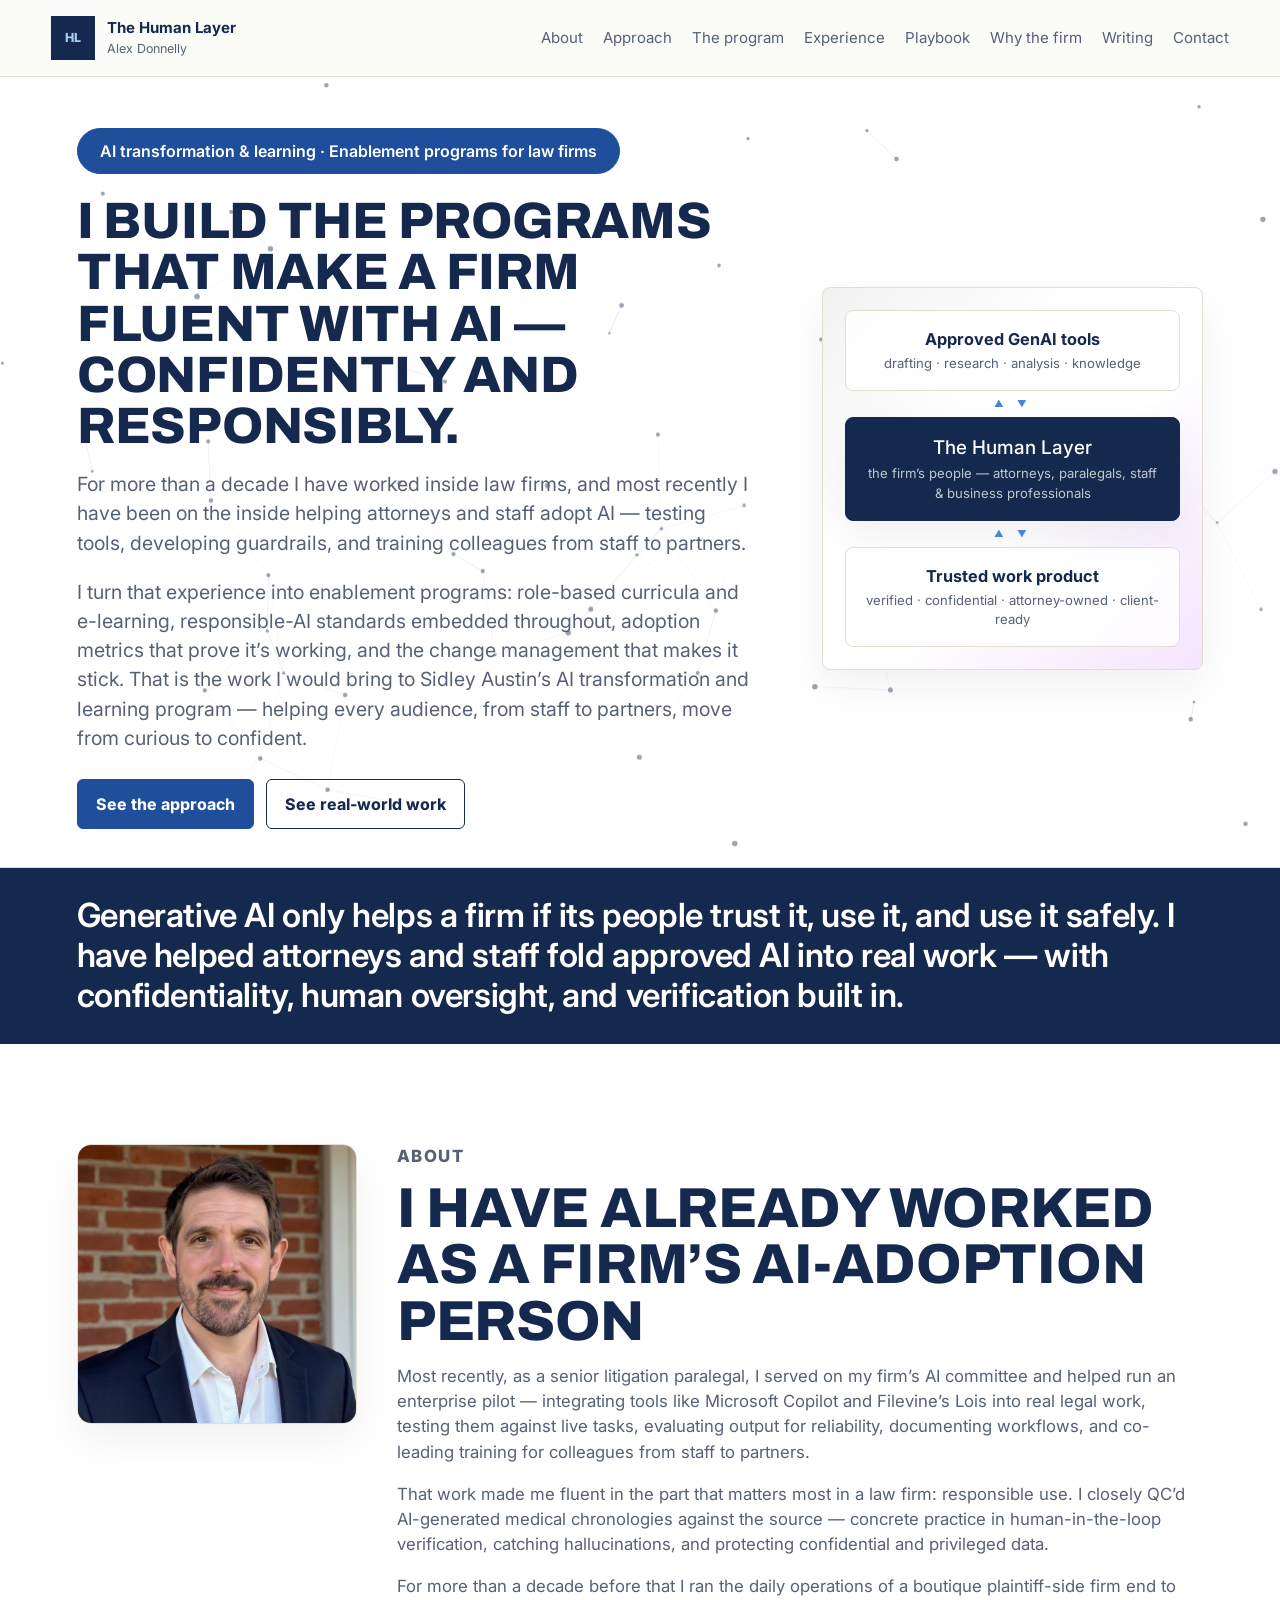
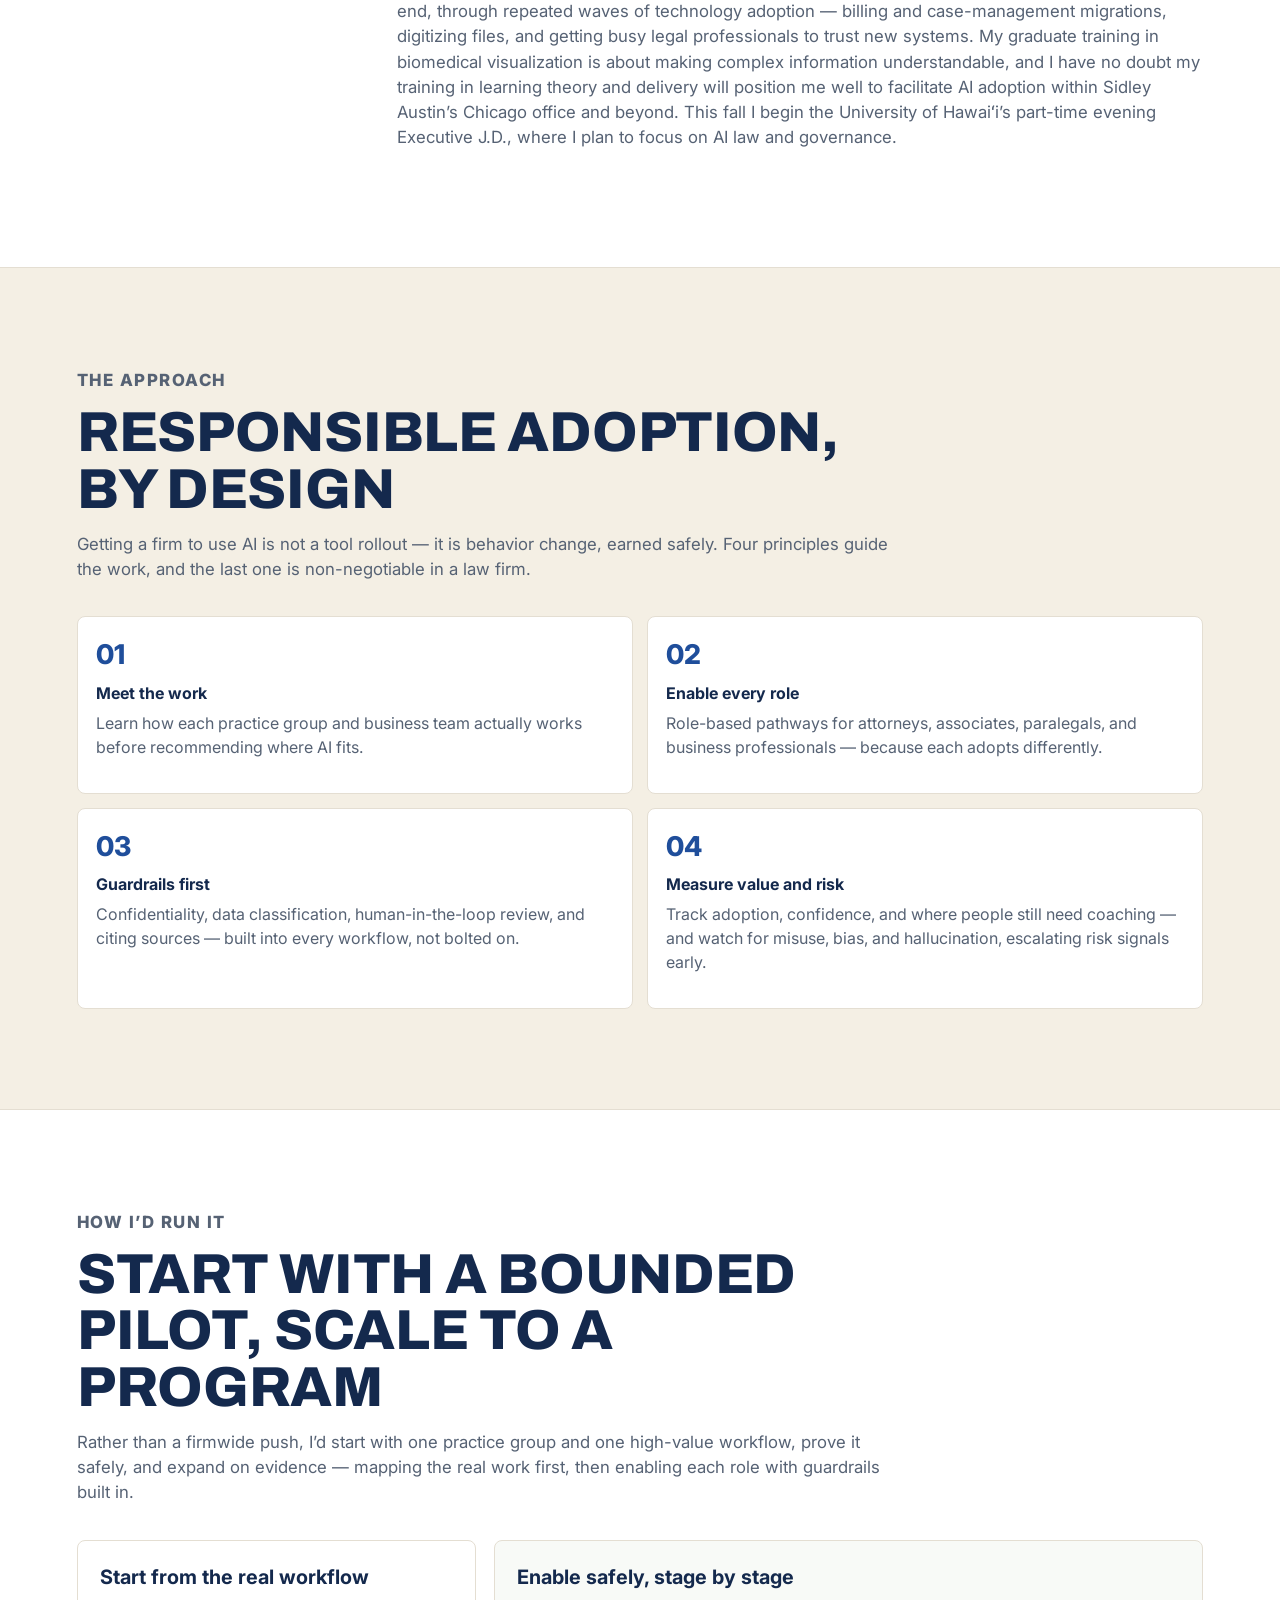
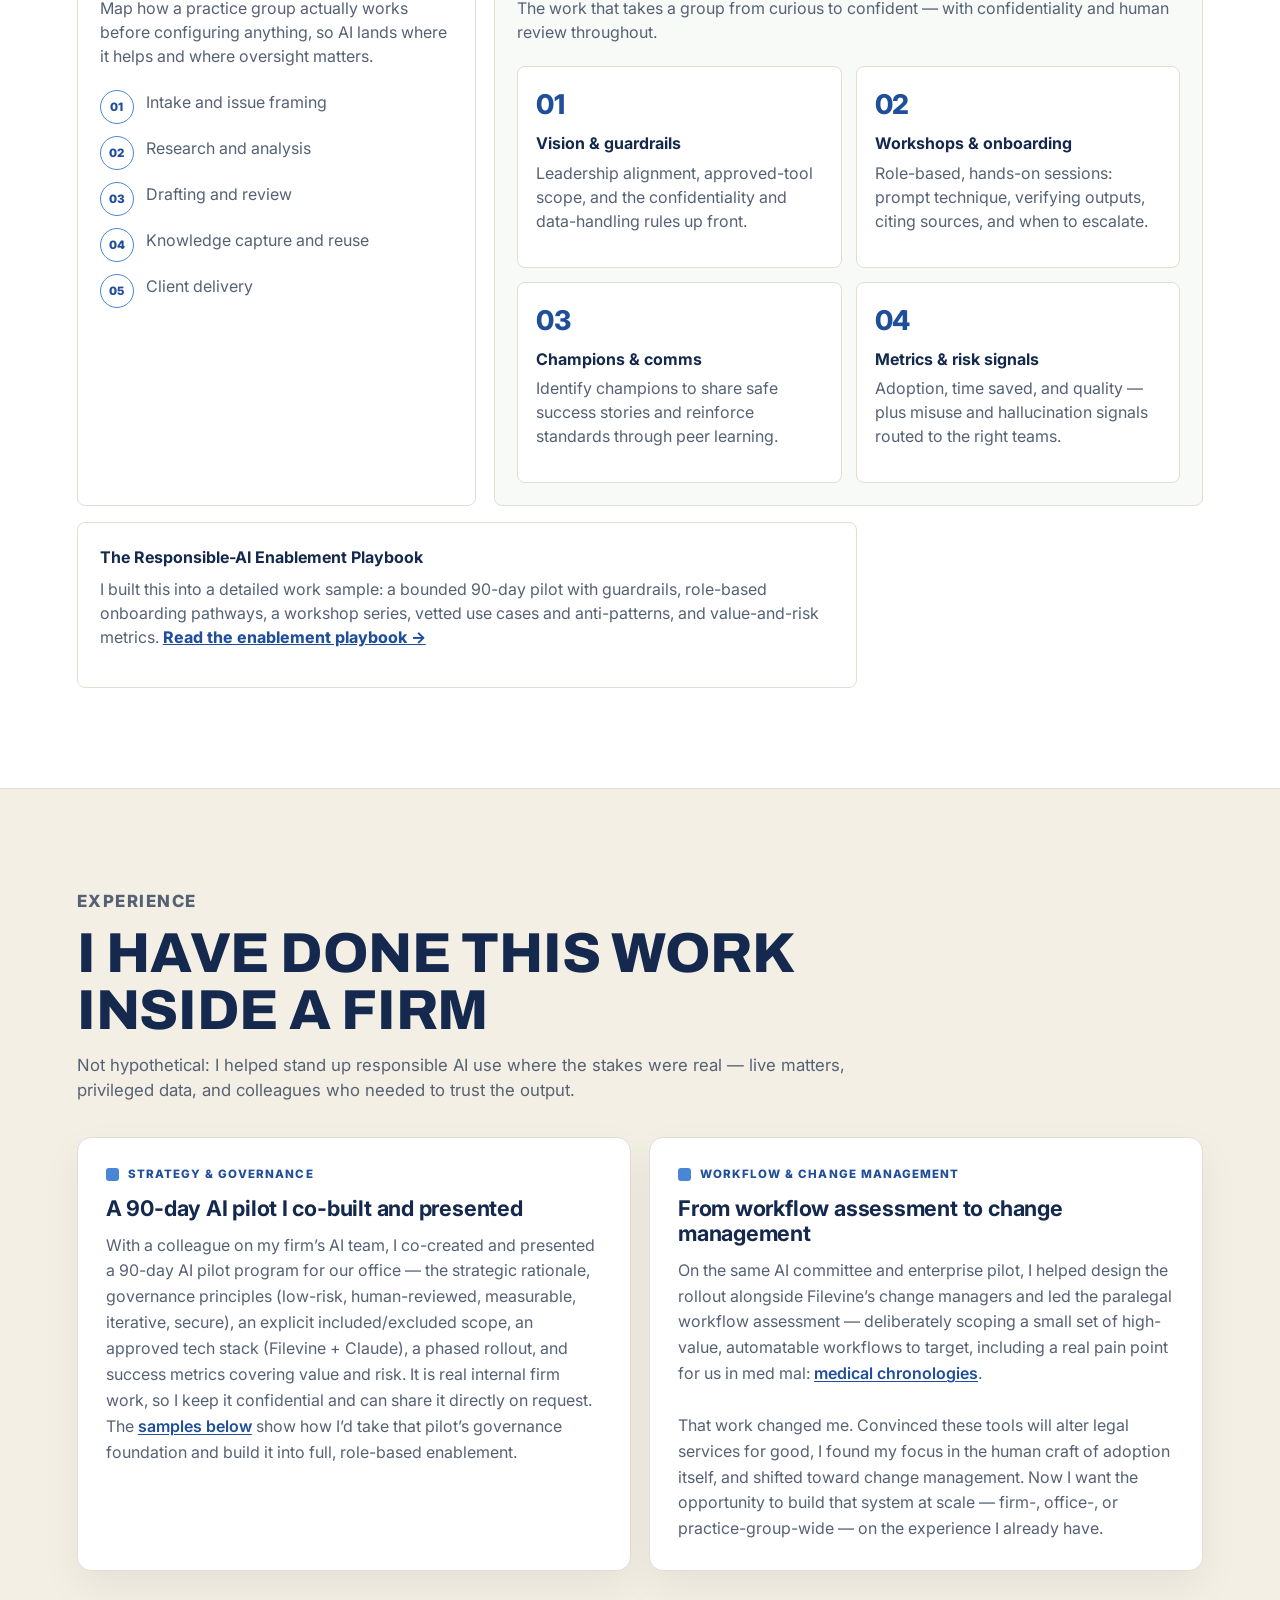
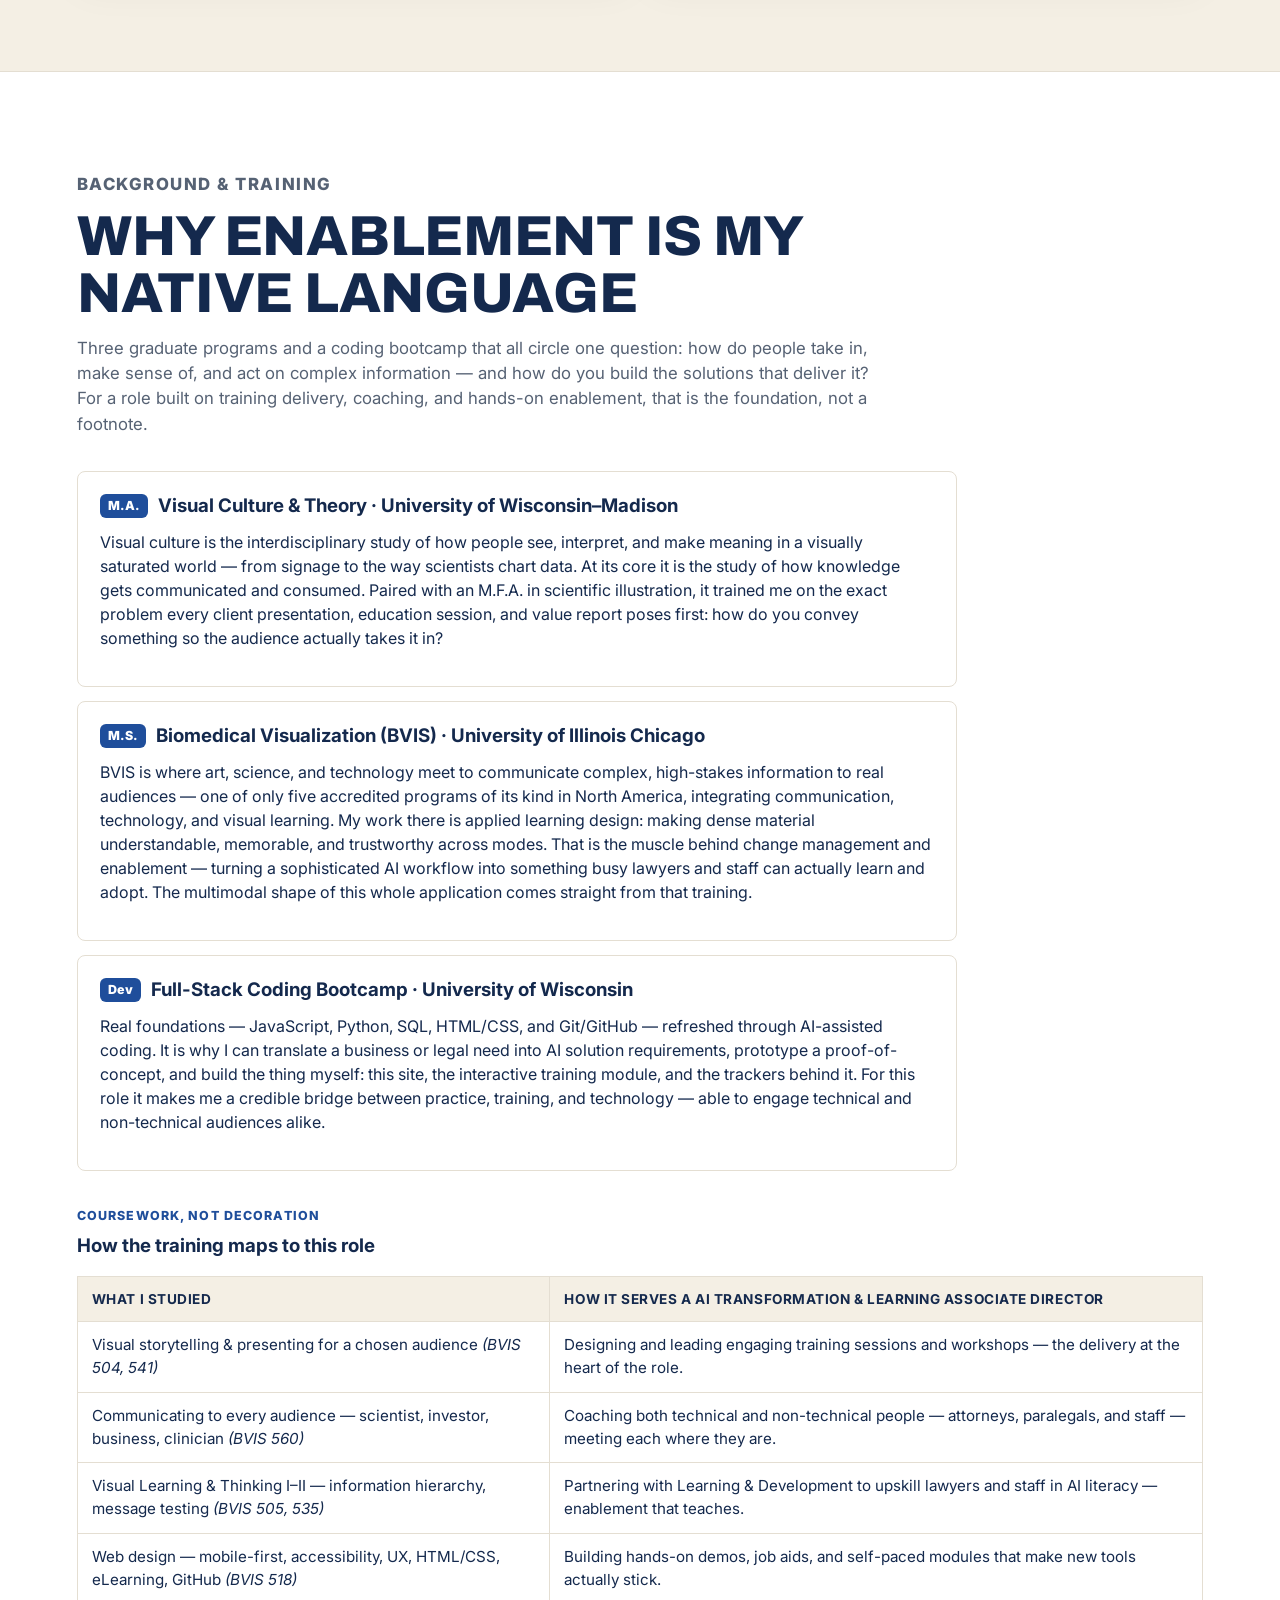
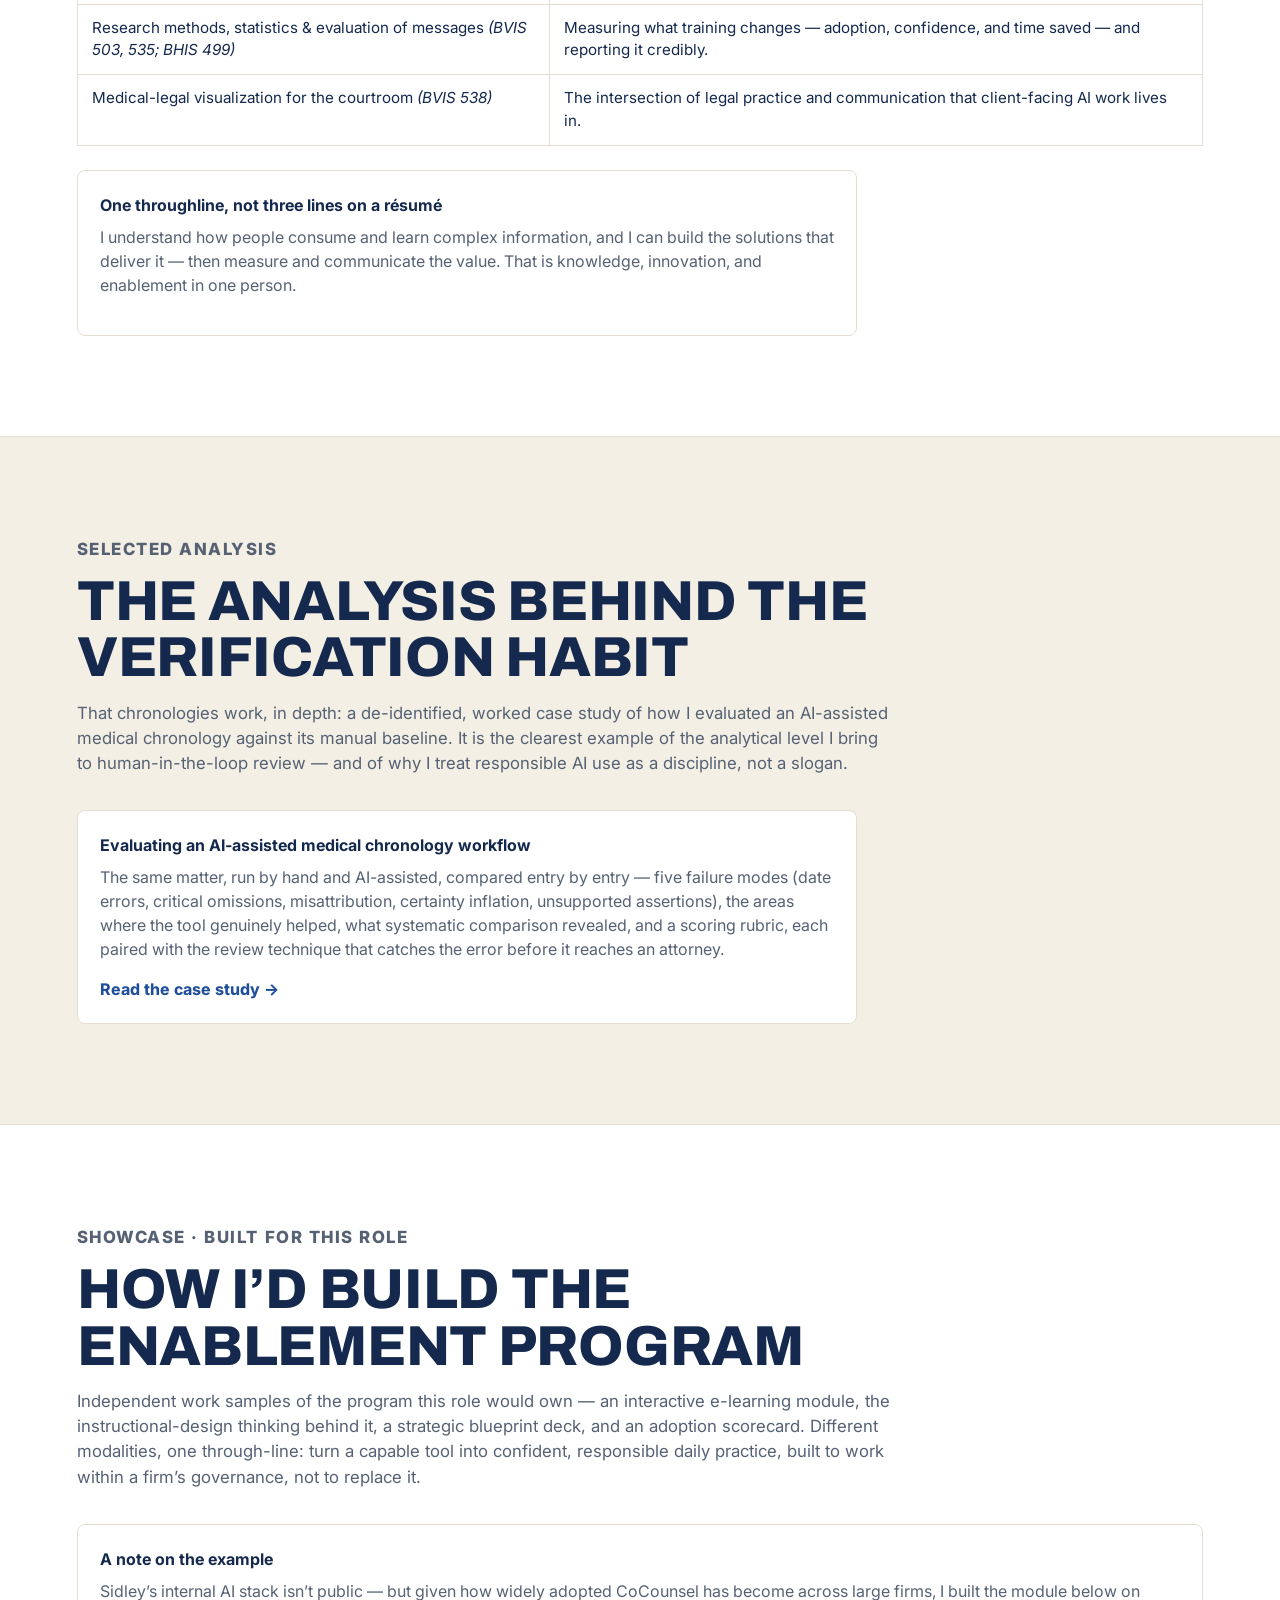
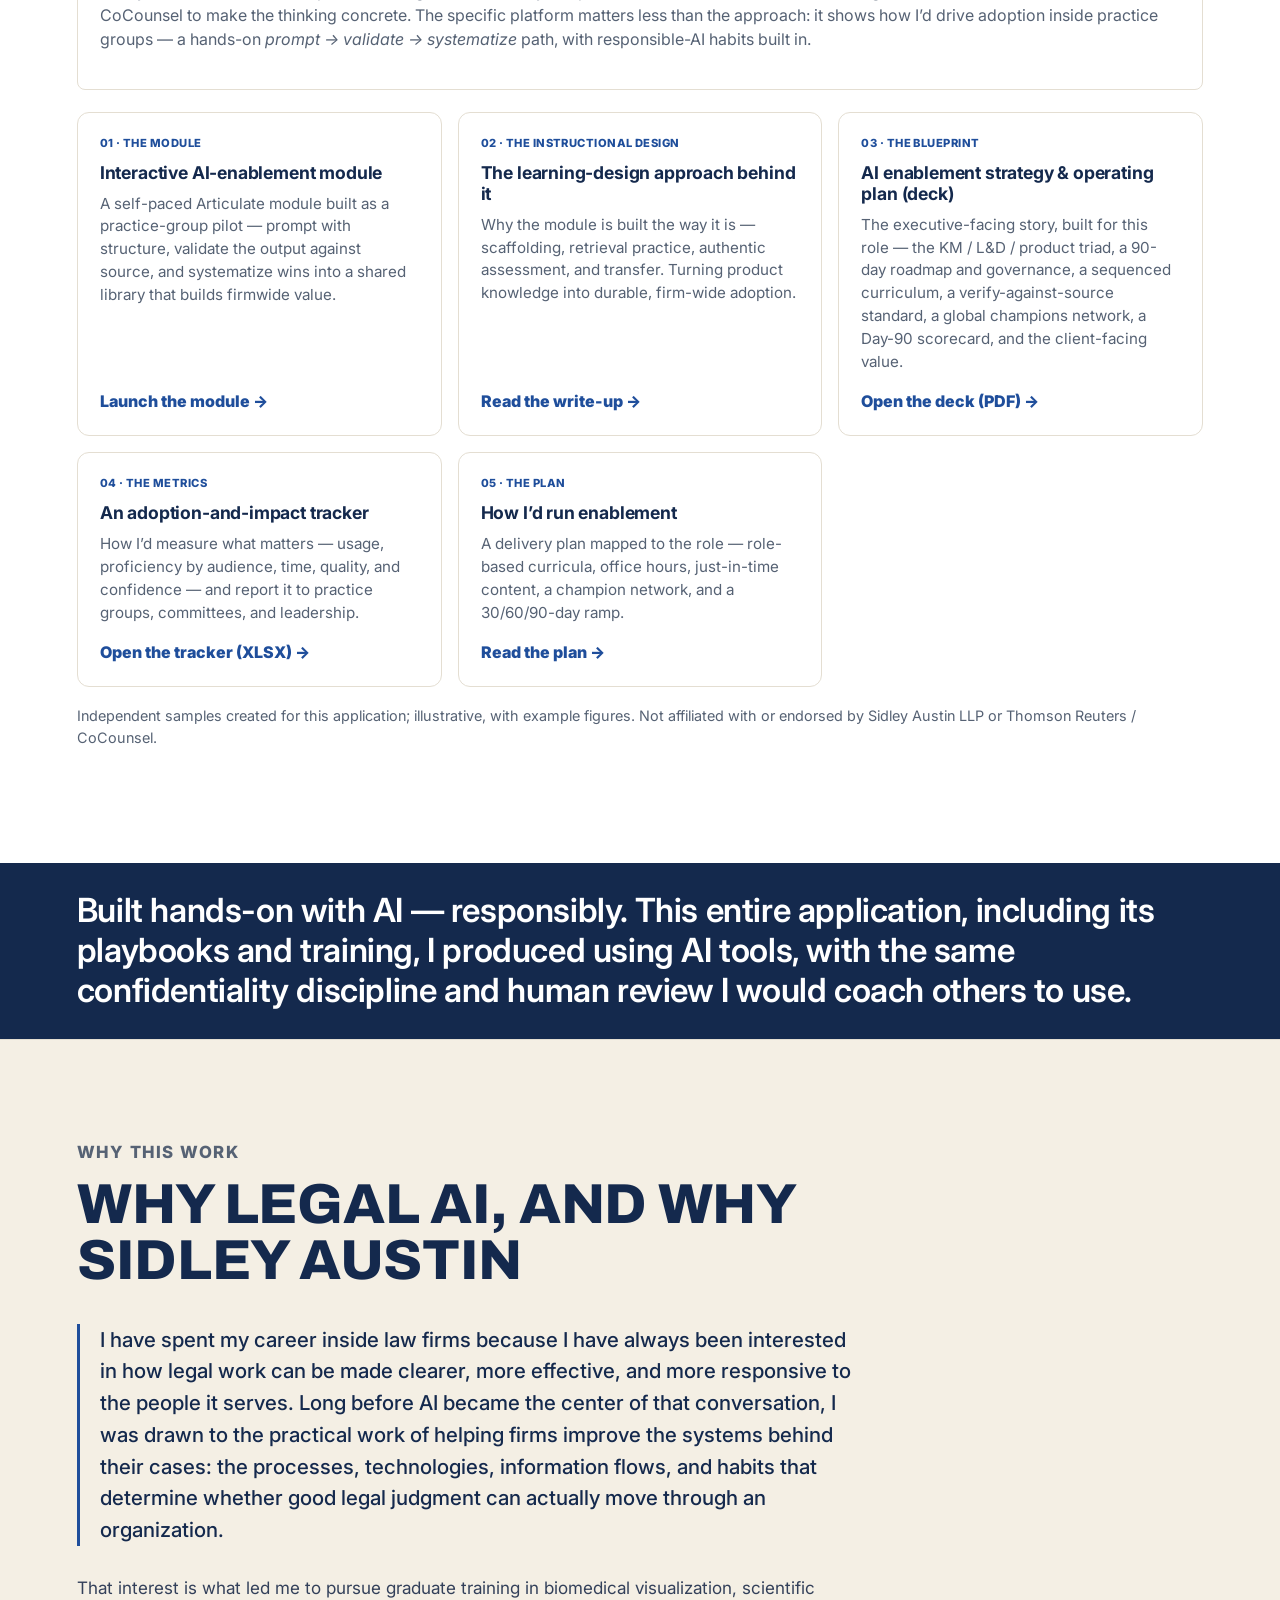
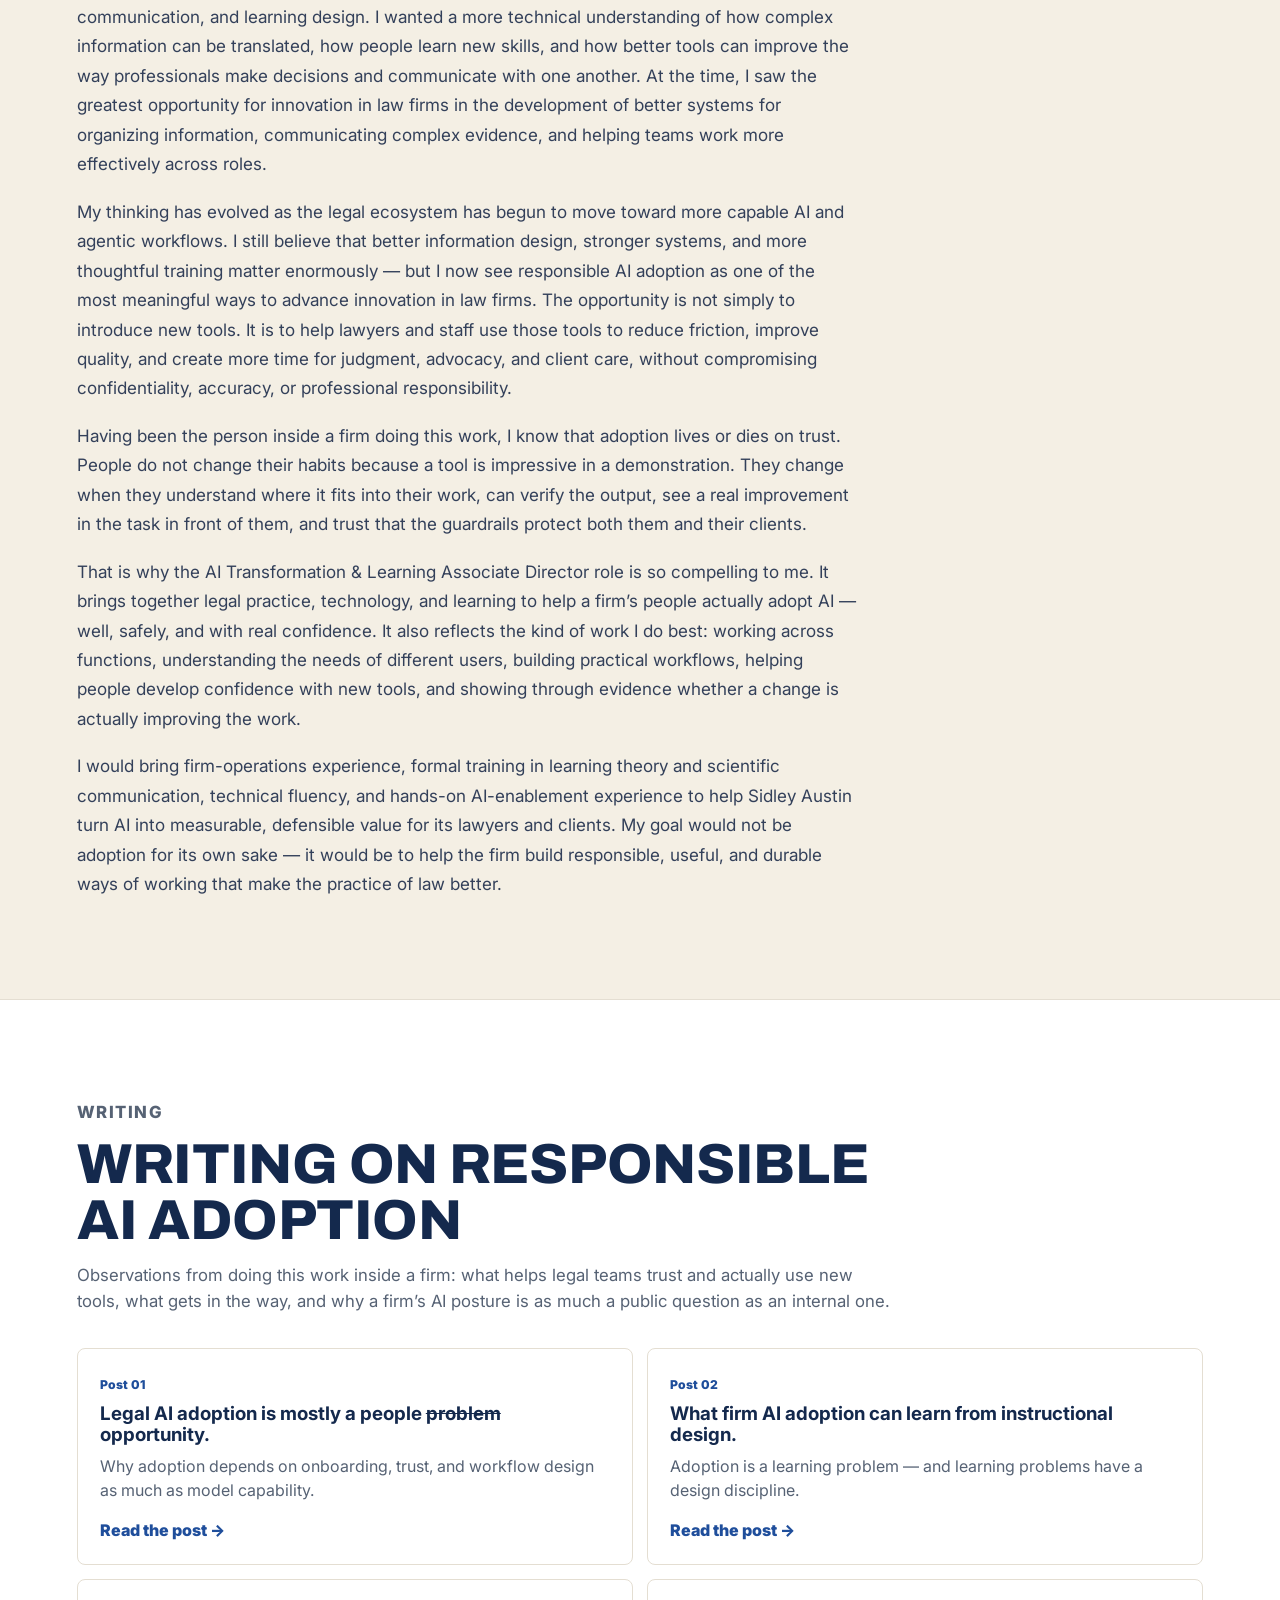
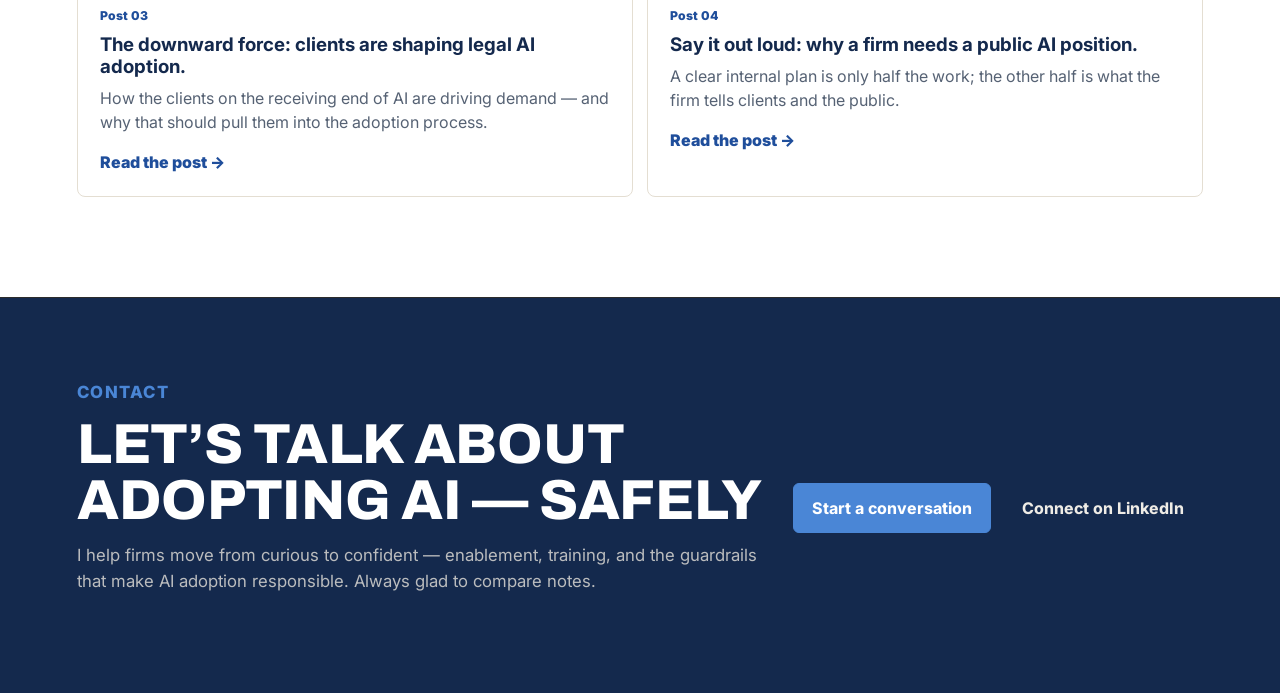
==== commit 0dfea570: "Add Sidley-specific AI enablement deck as showcase blueprint (tile 03); replaces reused CoCounsel de" ====
--- a/index.html
+++ b/index.html
@@ -444,11 +444,12 @@
               assessment, and transfer. Turning product knowledge into durable, firm-wide adoption.</p>
               <span class="suite-action">Read the write-up <span aria-hidden="true">&rarr;</span></span>
             </a>
-            <a class="suite-tile" href="https://ajdonnelly.github.io/thomson-reuters-cocounsel/Lakeshore_CoCounsel_Blueprint.pdf">
+            <a class="suite-tile" href="Sidley_AI_Adoption_Plan.pdf">
               <span class="suite-tag">03 &middot; The blueprint</span>
-              <h4>A 90-day enablement blueprint (deck)</h4>
-              <p>The program view &mdash; a partnership model, sequenced use cases, a phased roadmap, and a
-              Day-90 adoption &amp; impact scorecard. The executive-facing story.</p>
+              <h4>AI enablement strategy &amp; operating plan (deck)</h4>
+              <p>The executive-facing story, built for this role &mdash; the KM / L&amp;D / product triad, a
+              90-day roadmap and governance, a sequenced curriculum, a verify-against-source standard, a global
+              champions network, a Day-90 scorecard, and the client-facing value.</p>
               <span class="suite-action">Open the deck (PDF) <span aria-hidden="true">&rarr;</span></span>
             </a>
             <a class="suite-tile" href="https://ajdonnelly.github.io/thomson-reuters-cocounsel/CoCounsel_Adoption_Tracker.xlsx">
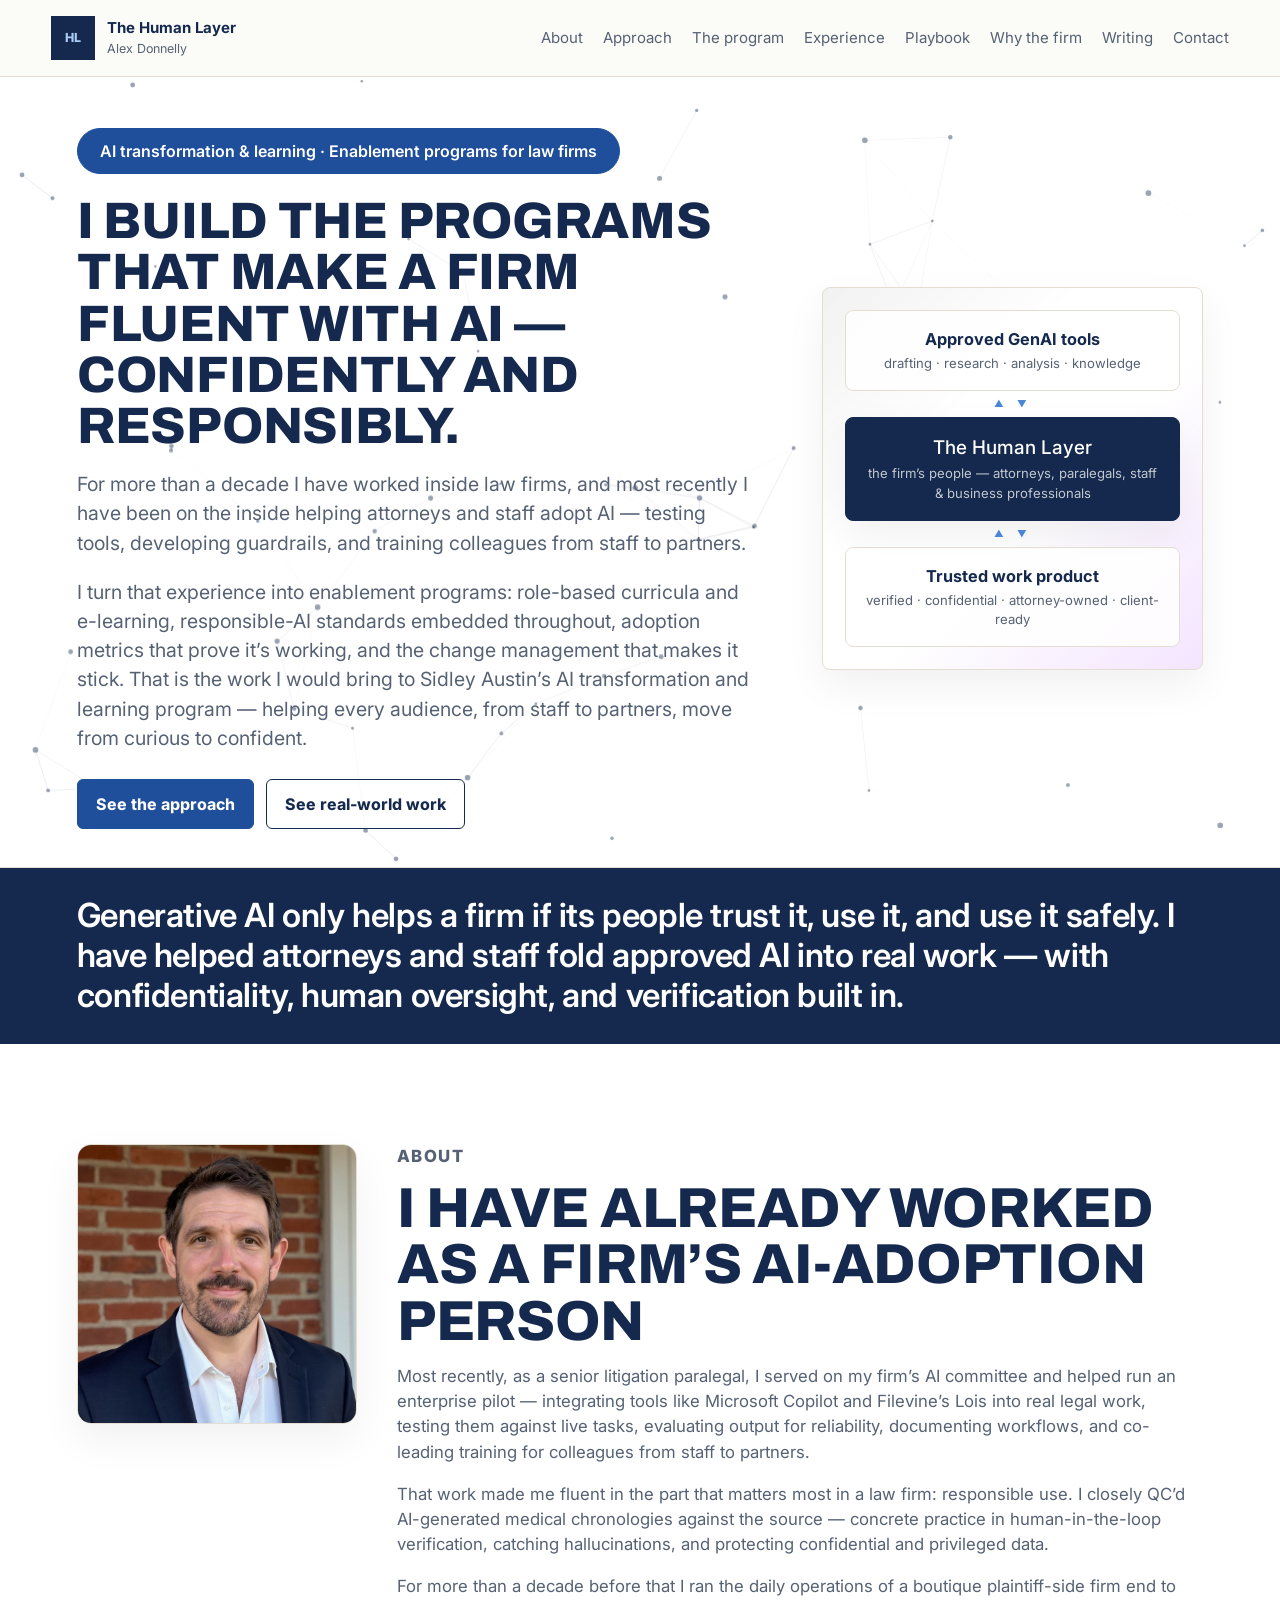
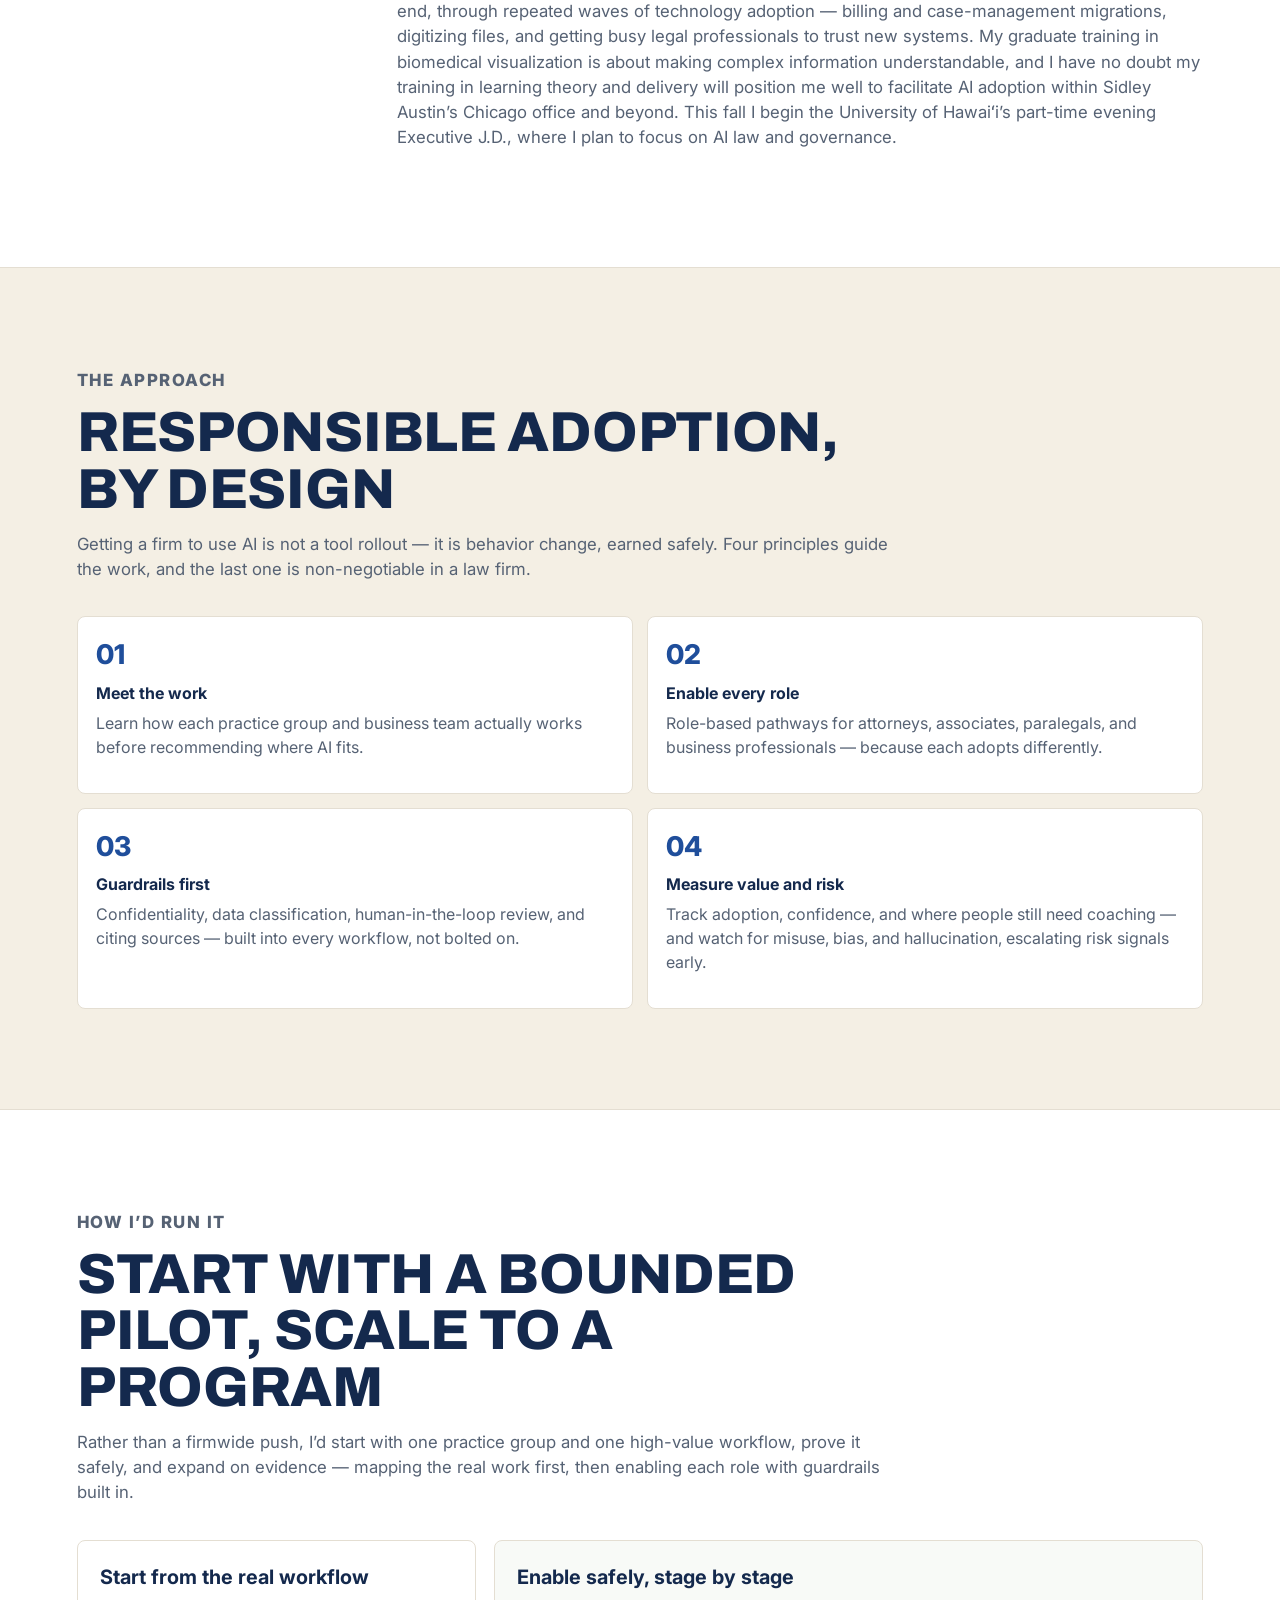
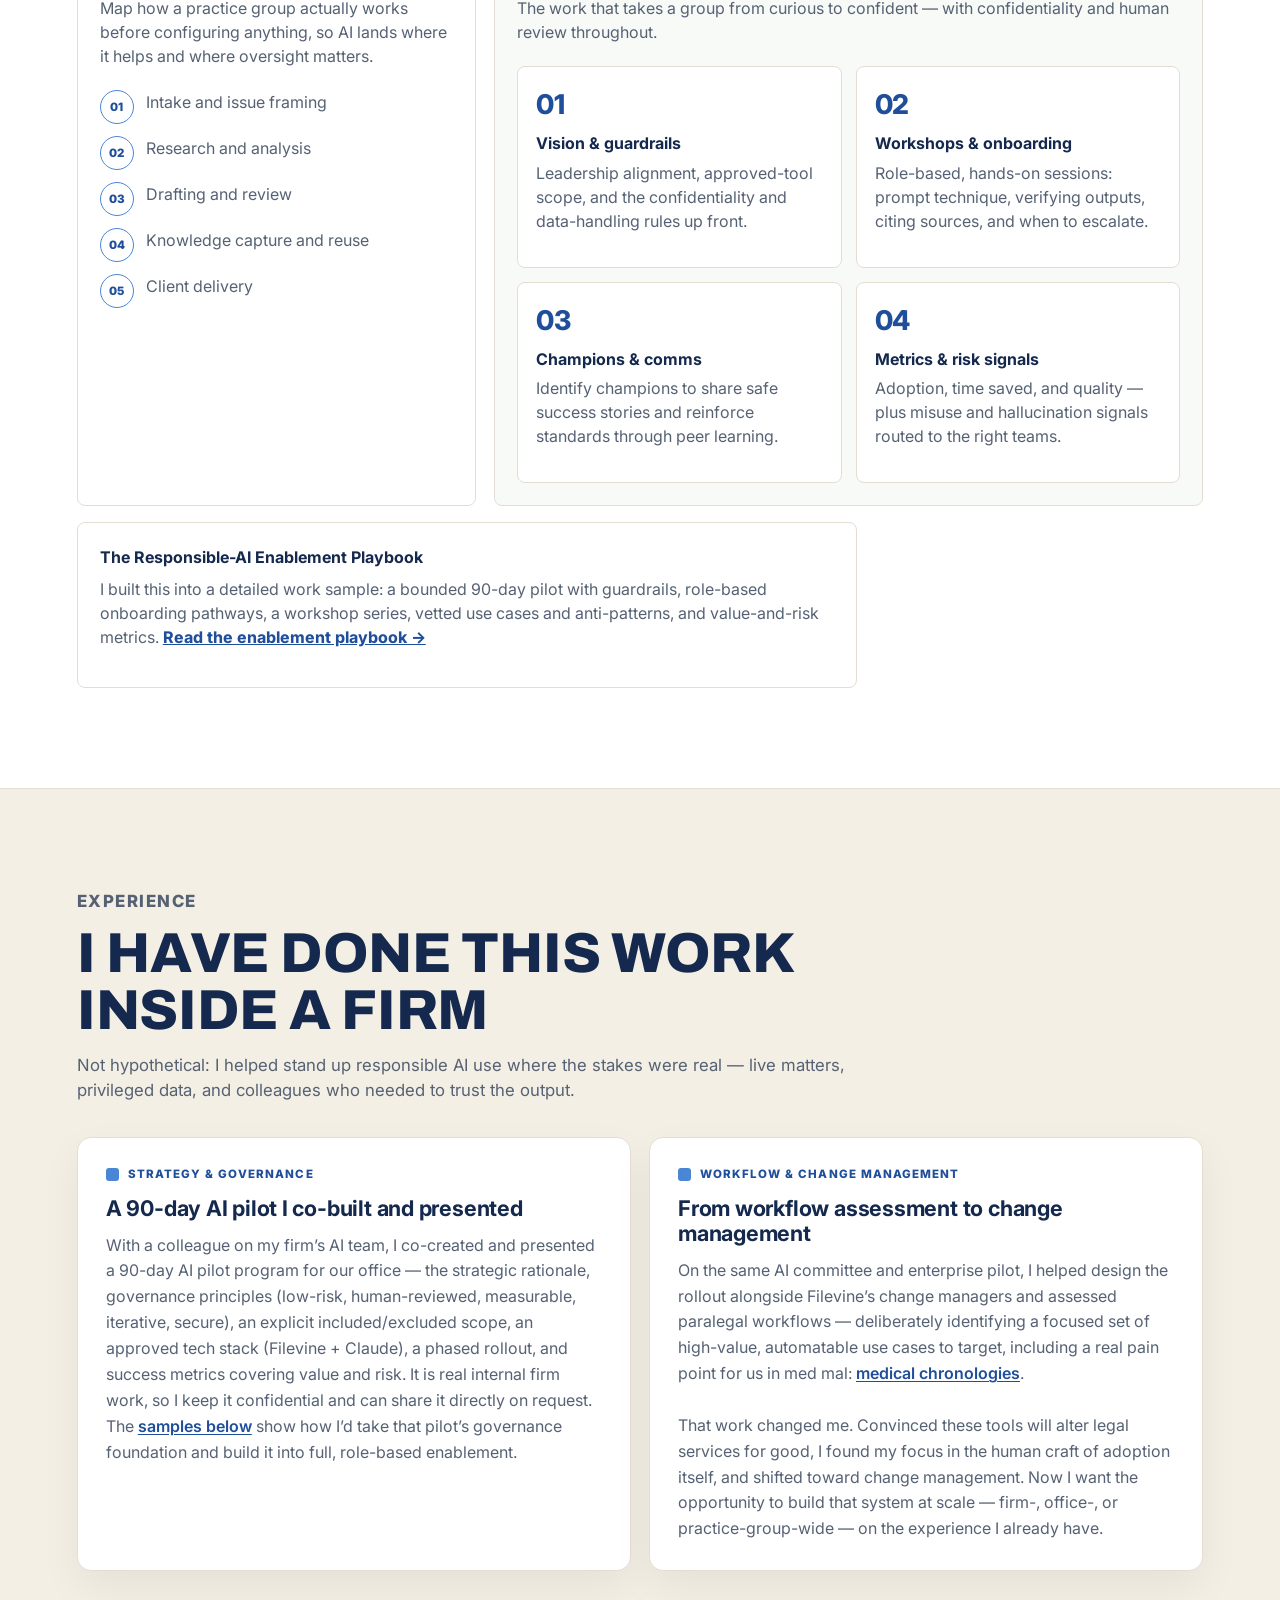
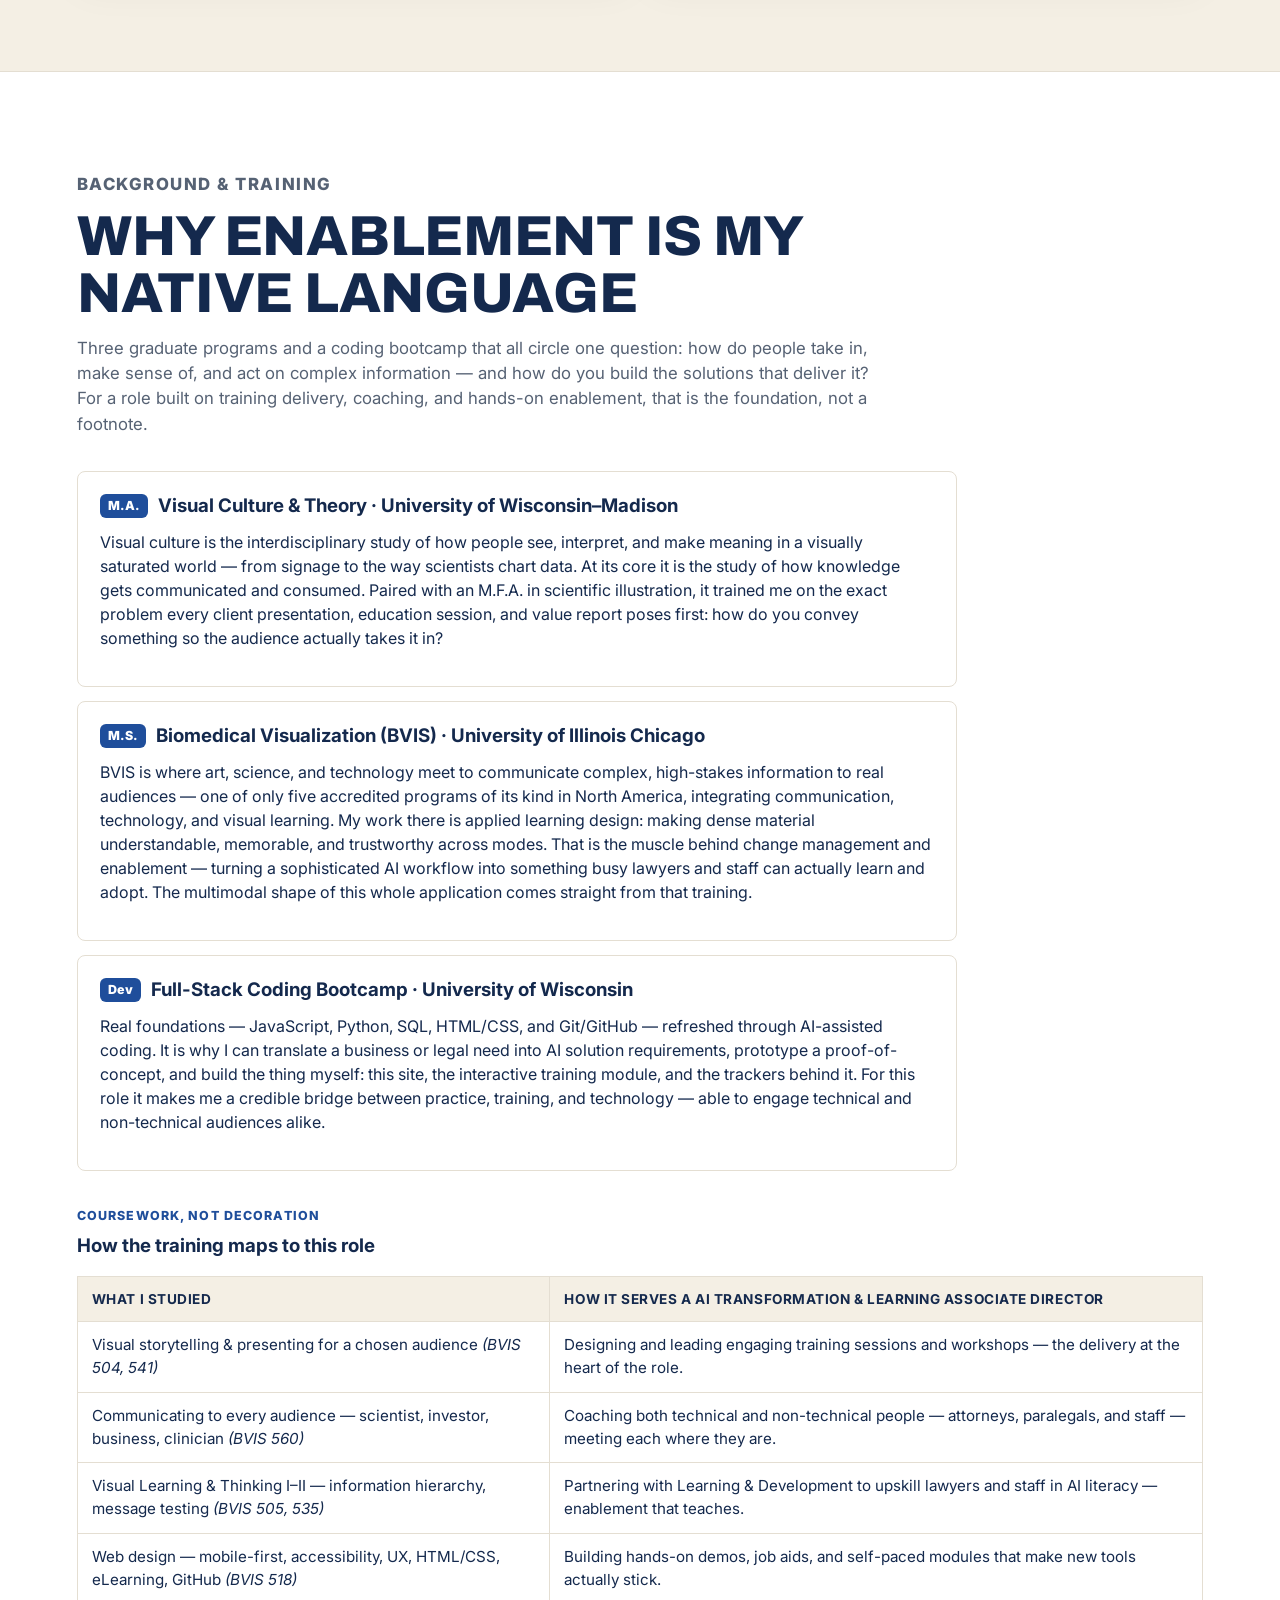
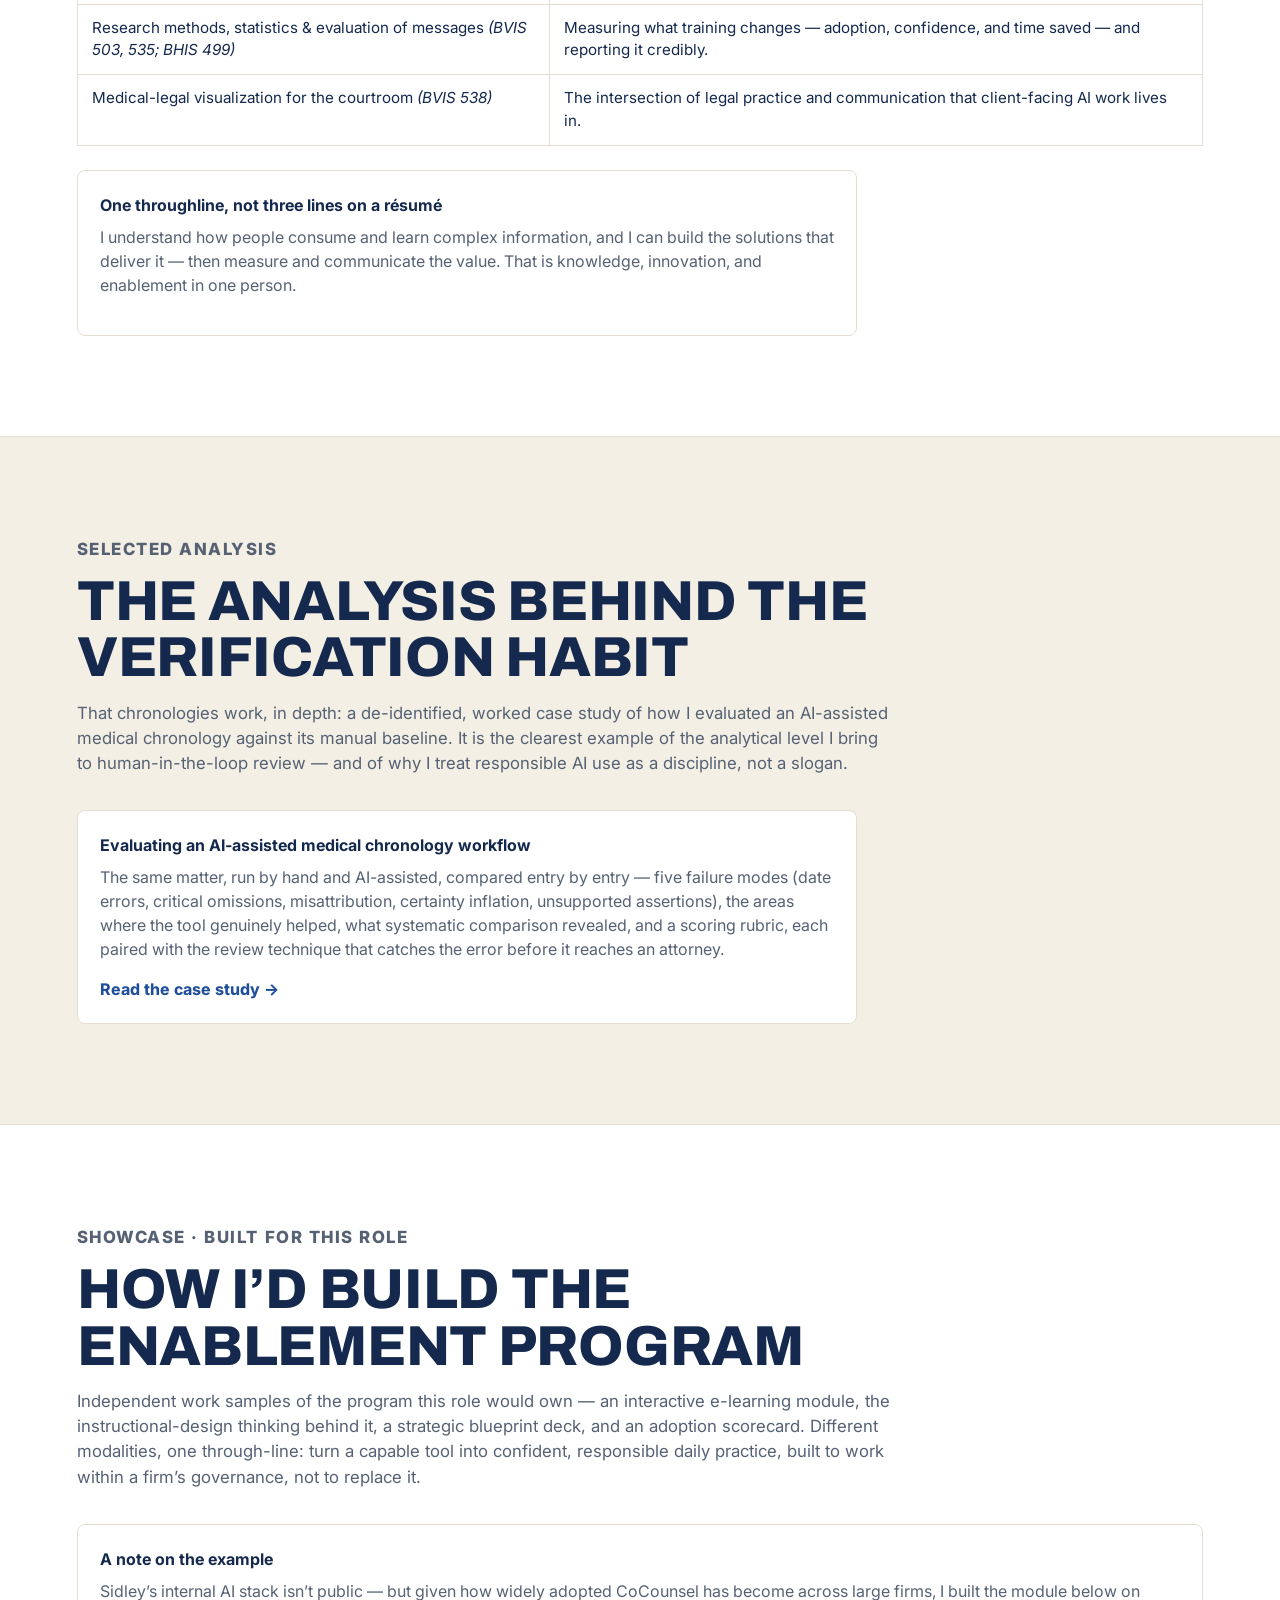
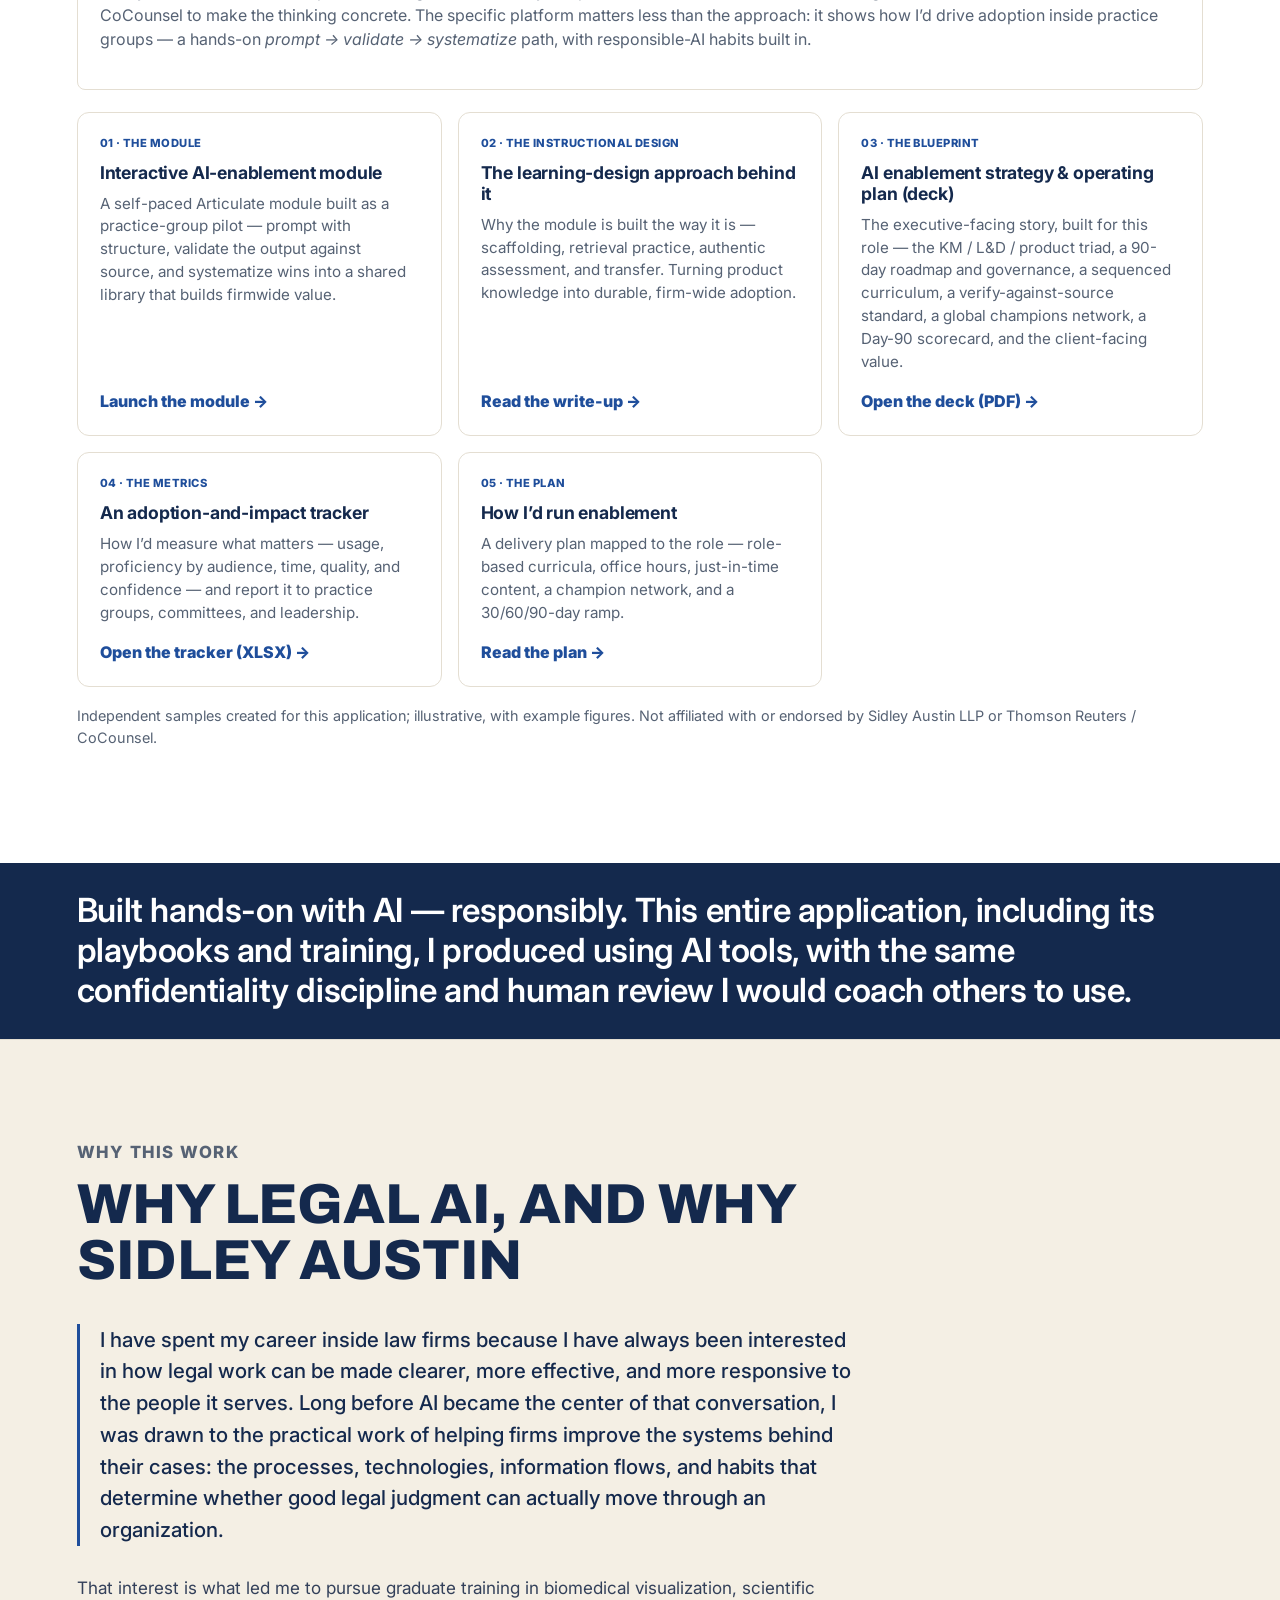
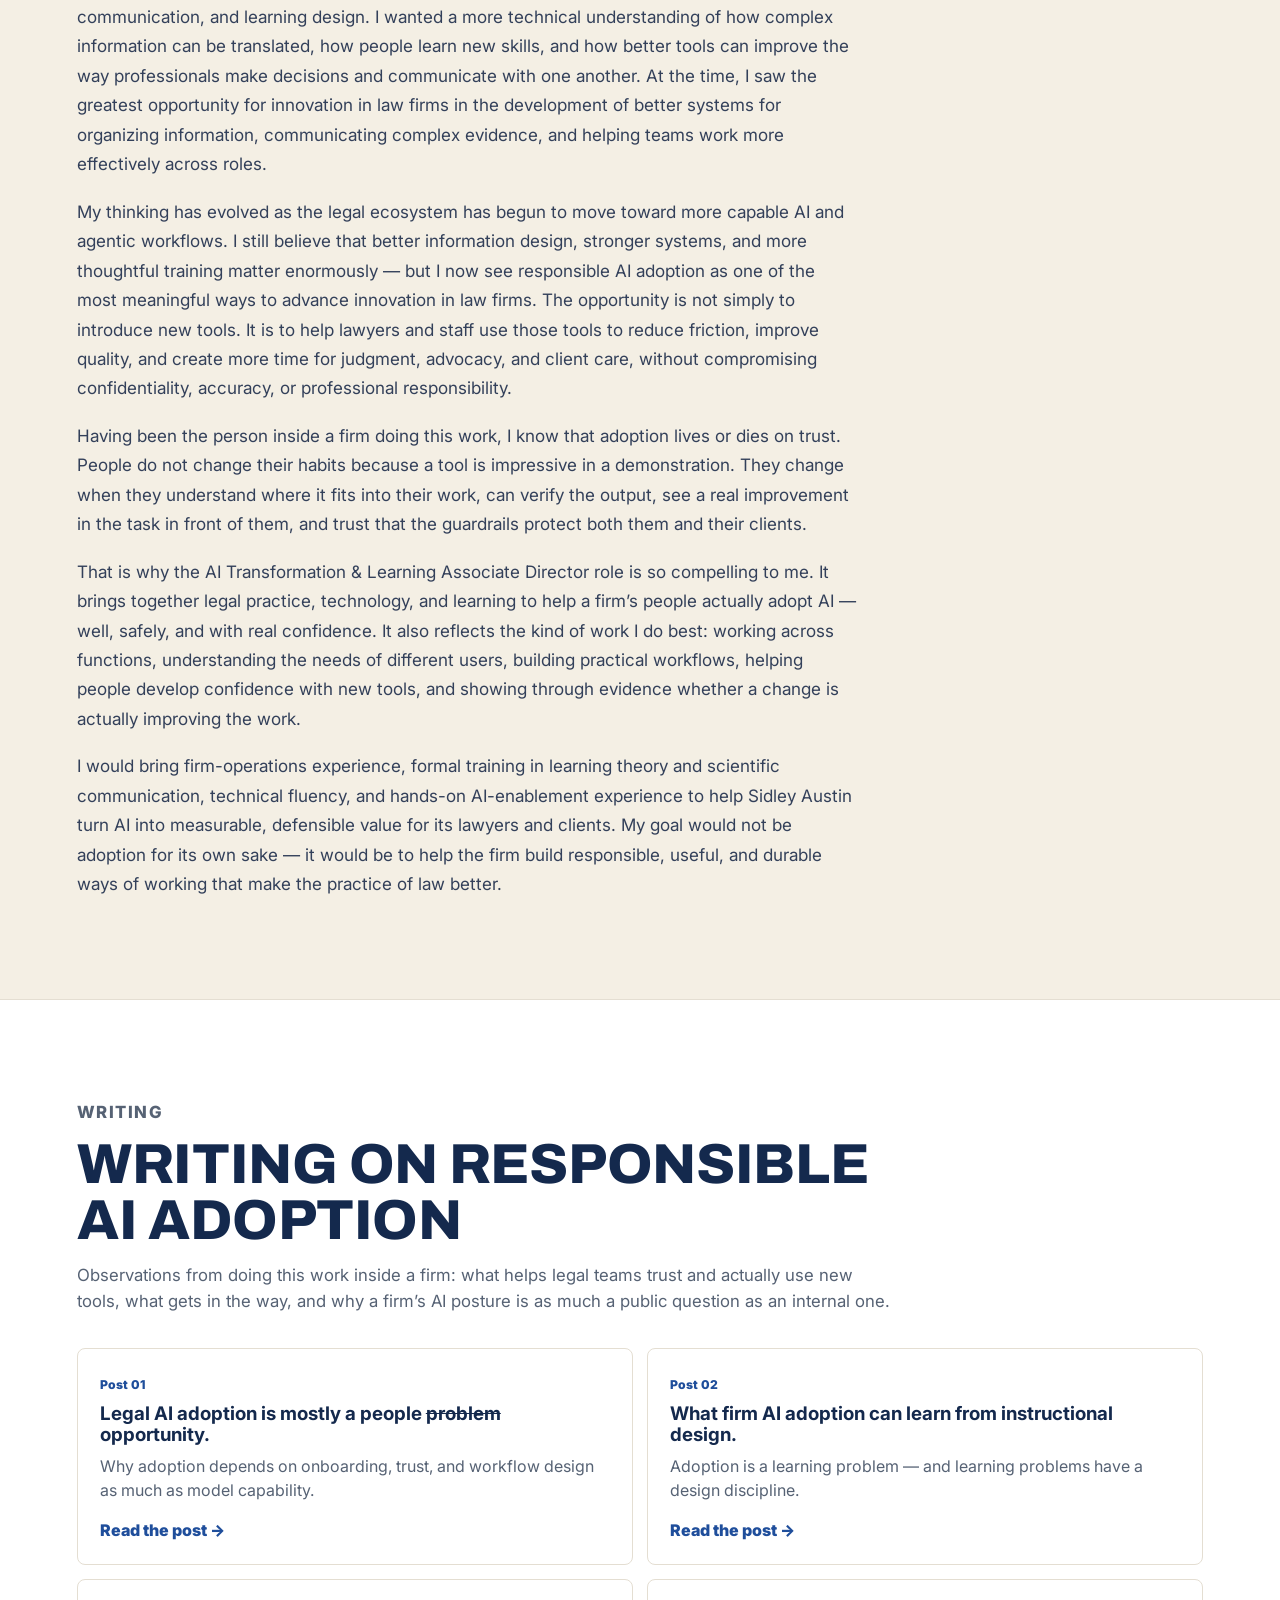
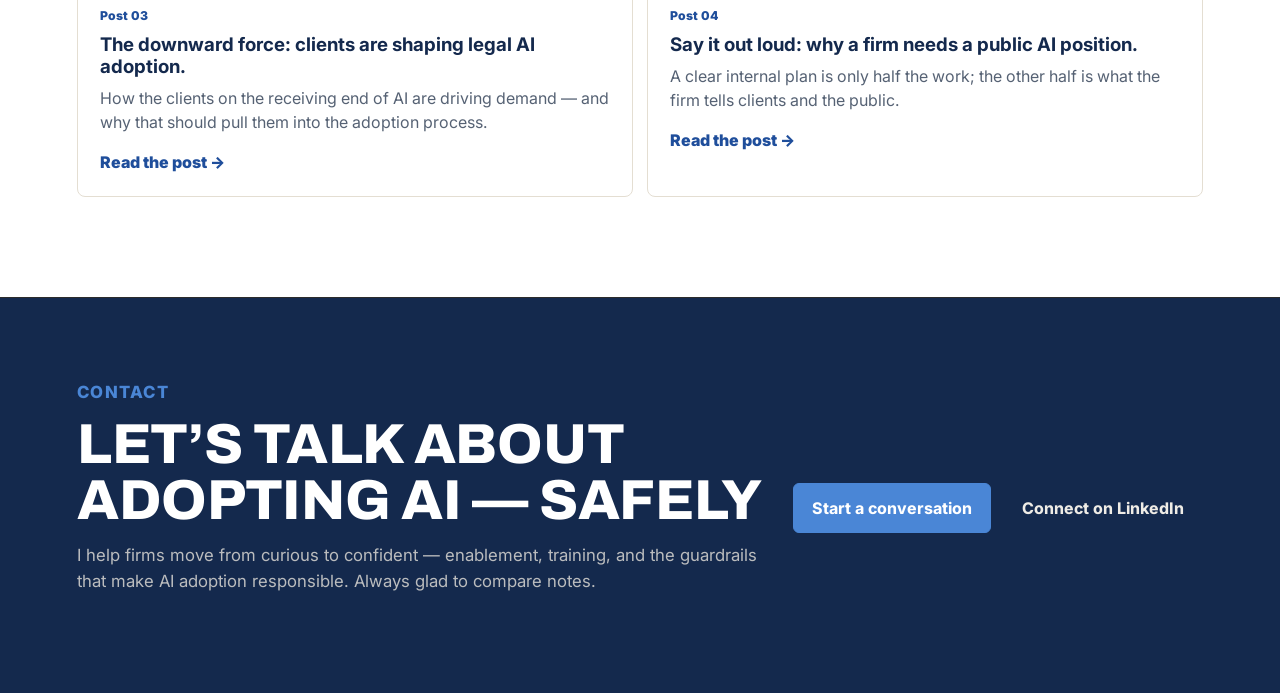
==== commit 1d96d44c: "update change stuff" ====
--- a/index.html
+++ b/index.html
@@ -278,8 +278,8 @@
             <h3>From workflow assessment to change management</h3>
             <p>
               On the same AI committee and enterprise pilot, I helped design the rollout alongside
-              Filevine&rsquo;s change managers and led the paralegal workflow assessment &mdash; deliberately
-              scoping a small set of high-value, automatable workflows to target, including a real pain point
+              Filevine&rsquo;s change managers and assessed paralegal workflows &mdash; deliberately
+              identifying a focused set of high-value, automatable use cases to target, including a real pain point
               for us in med mal: <a href="#analysis">medical chronologies</a>.
             </p>
             <p>
